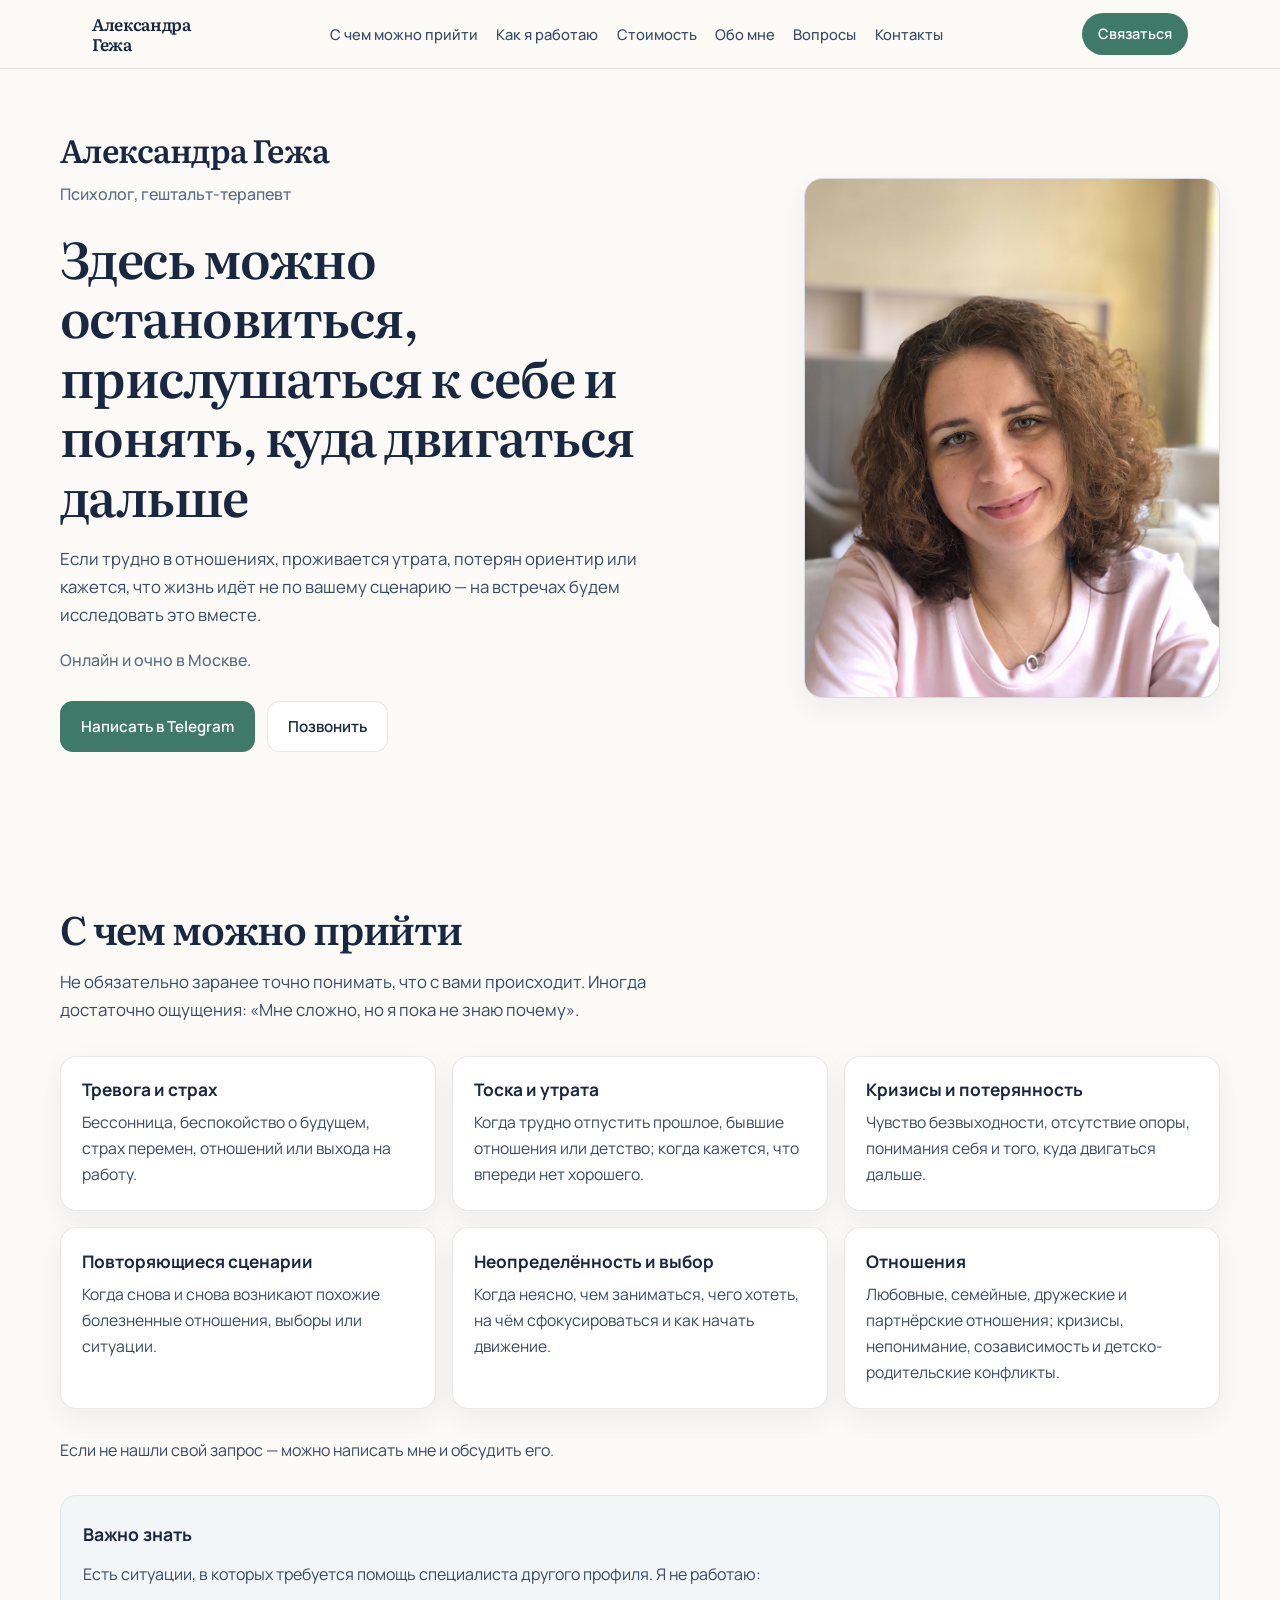
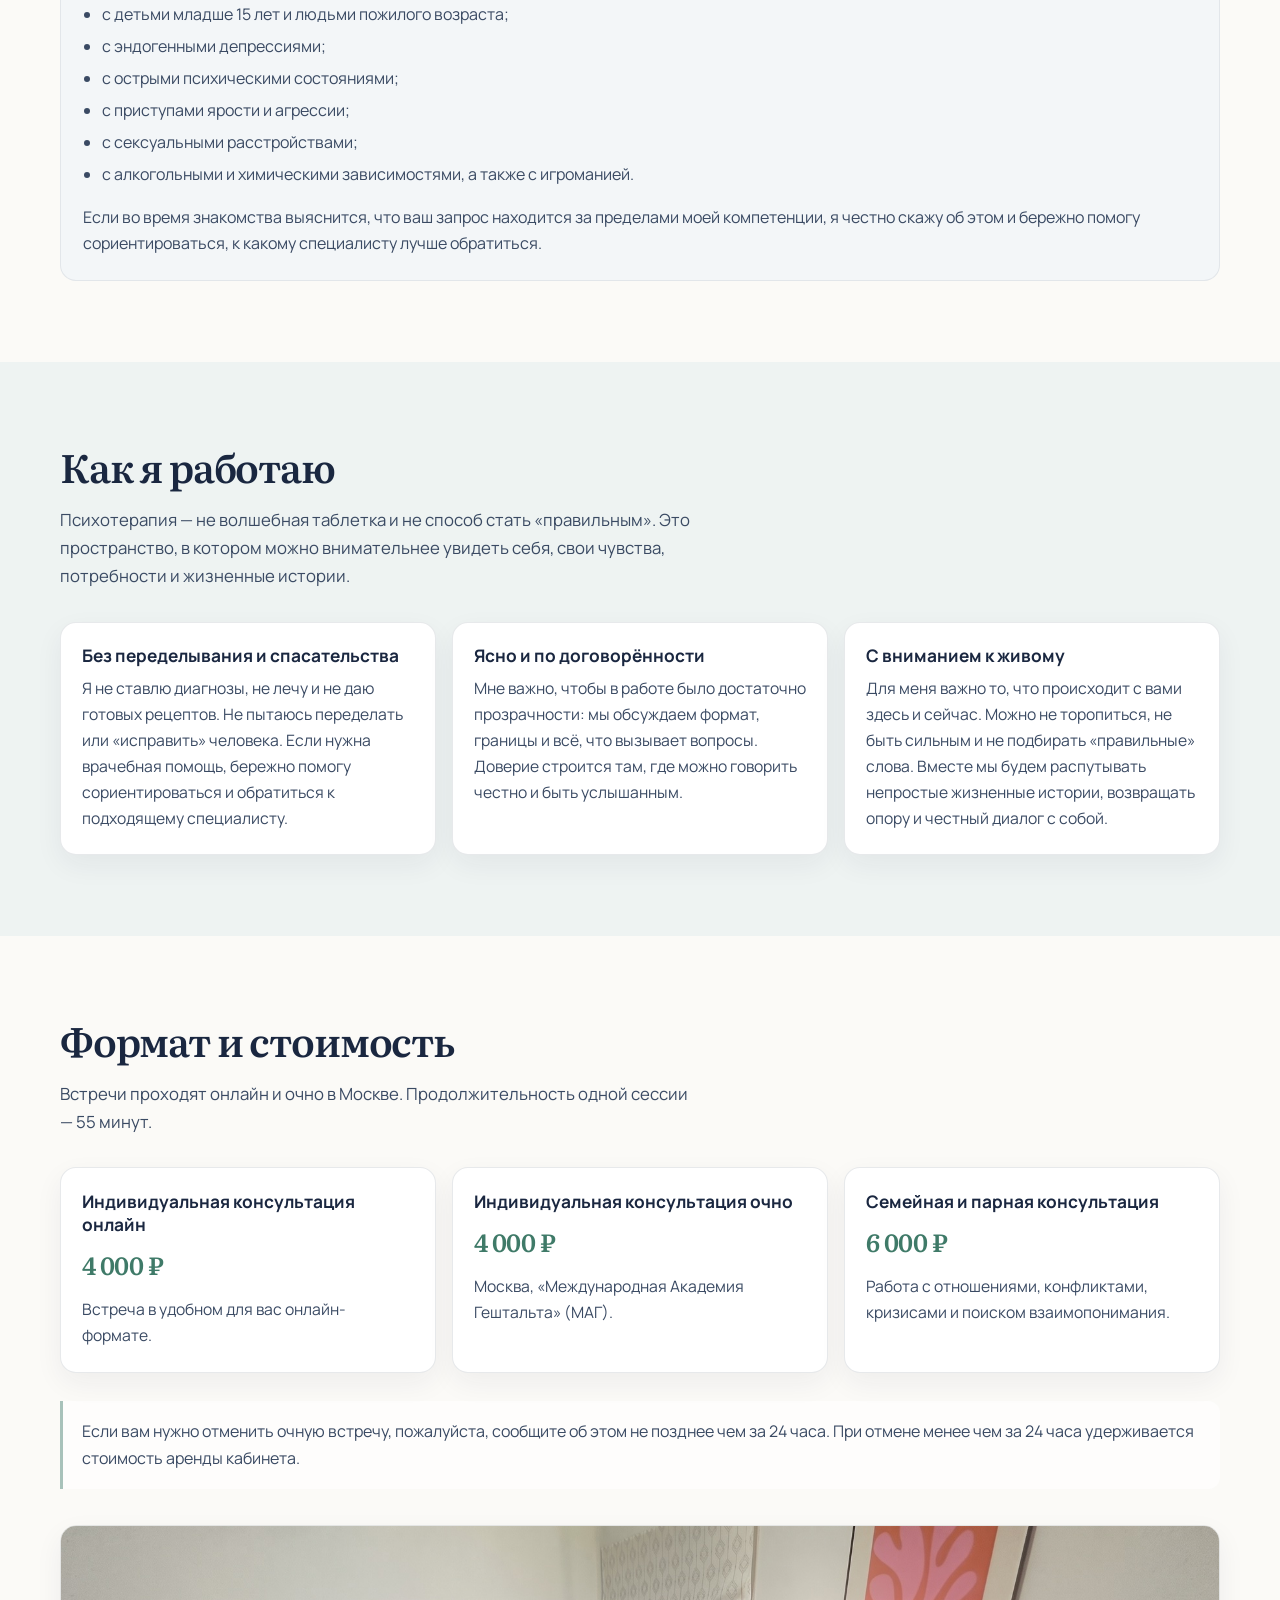
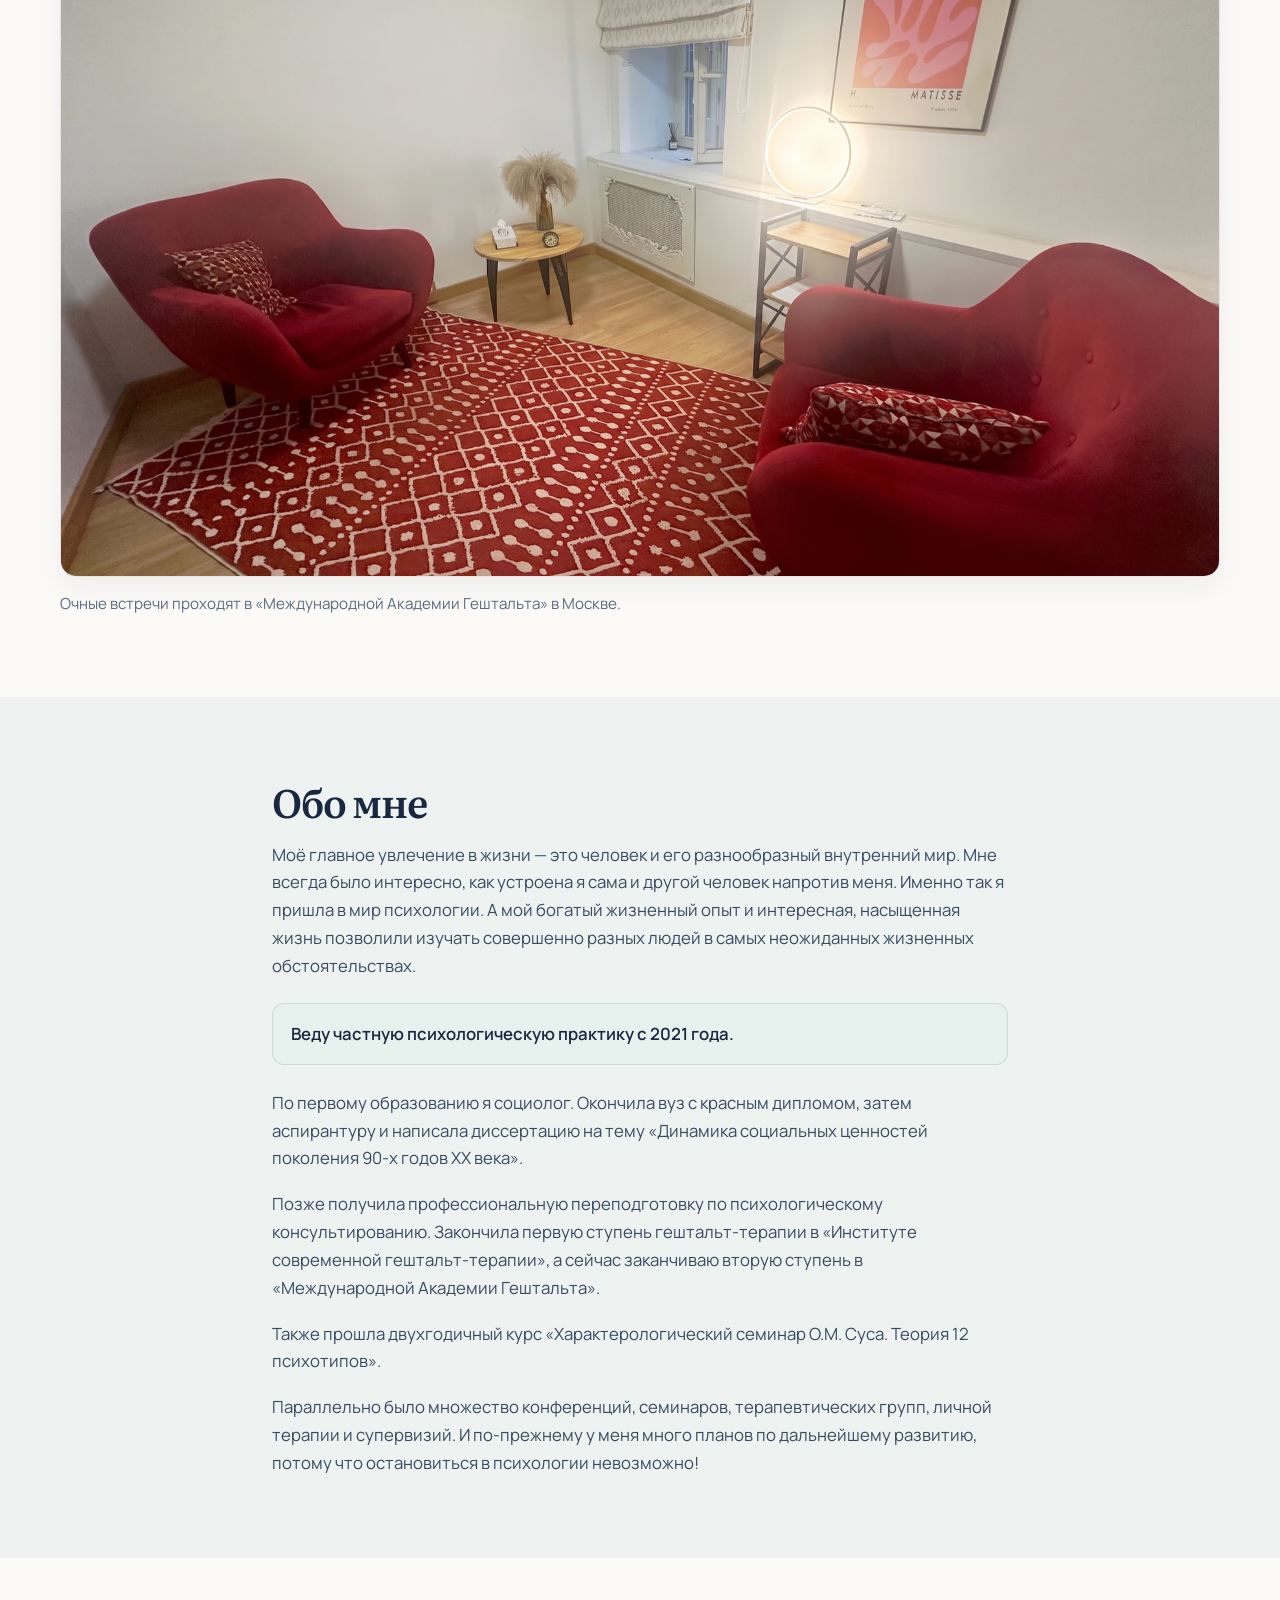
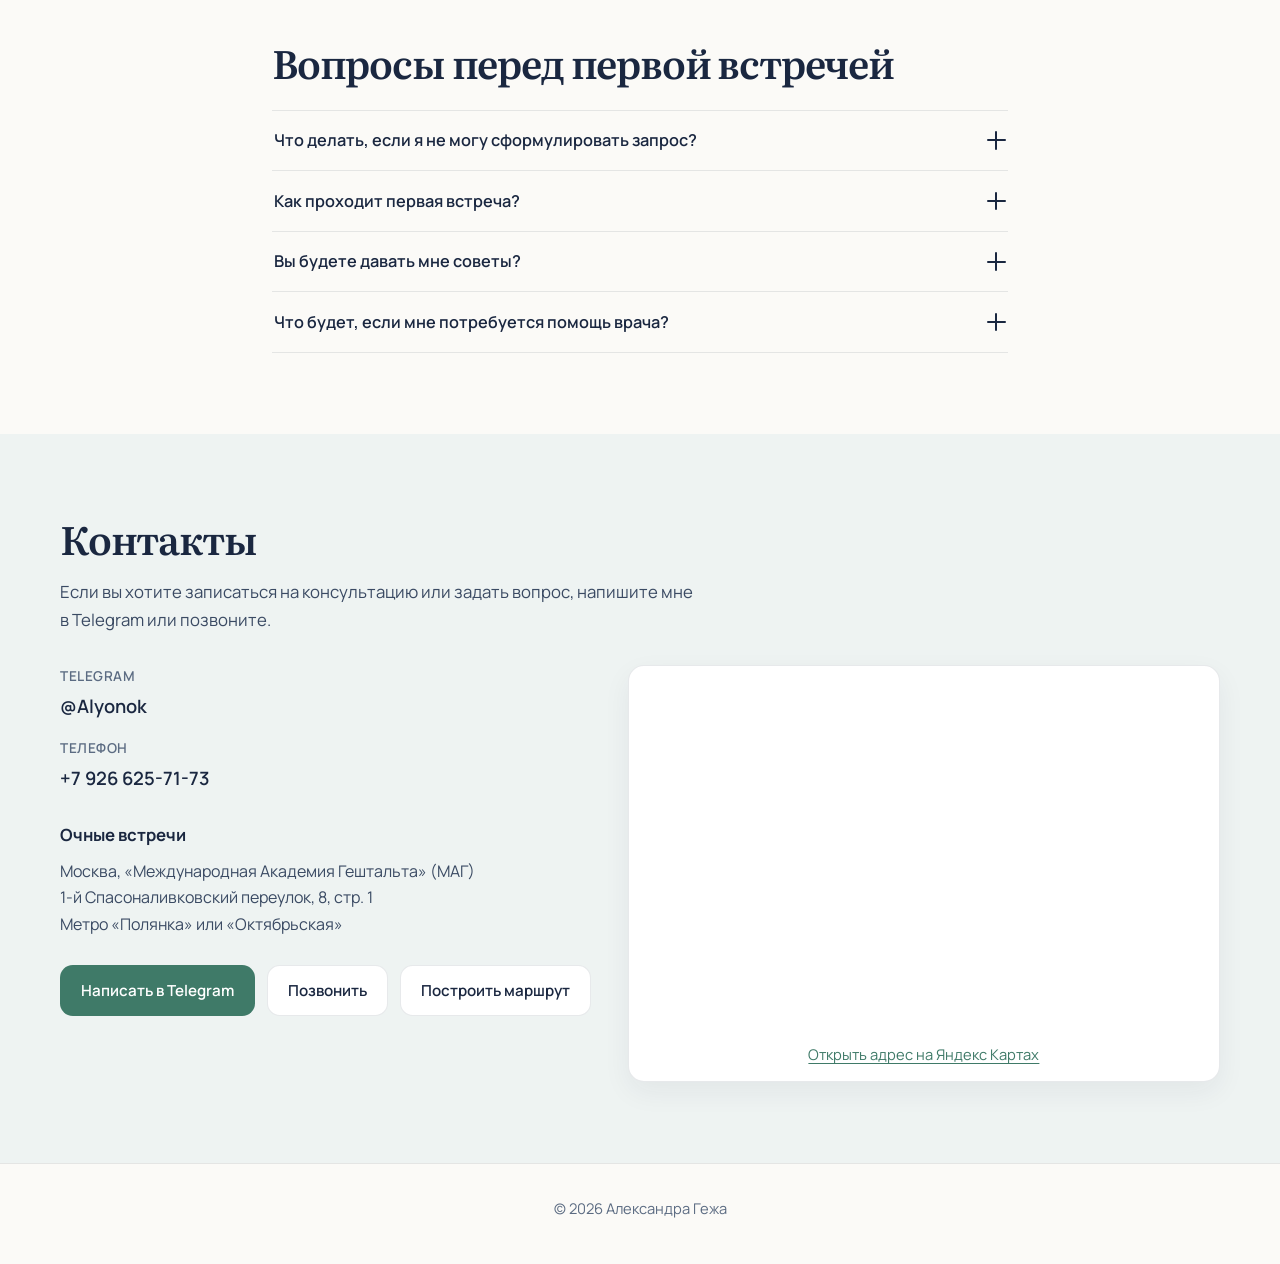
==== index.html @ 297415a4 "Publish Alexandra Gezha website redesign Co-authored-by: Cursor <cursoragent@cursor.com>" ====
<!DOCTYPE html>
<html lang="ru">
  <head>
    <meta charset="UTF-8" />
    <meta name="viewport" content="width=device-width, initial-scale=1" />
    <meta
      name="description"
      content="Психолог и гештальт-терапевт Александра Гежа: индивидуальные, семейные и парные консультации онлайн и очно в Москве."
    />
    <meta name="theme-color" content="#fbfaf7" />
    <title>Александра Гежа — психолог, гештальт-терапевт в Москве и онлайн</title>
    <link rel="canonical" href="https://agezha.ru/" />

    <meta property="og:type" content="website" />
    <meta property="og:locale" content="ru_RU" />
    <meta property="og:url" content="https://agezha.ru/" />
    <meta
      property="og:title"
      content="Александра Гежа — психолог, гештальт-терапевт в Москве и онлайн"
    />
    <meta
      property="og:description"
      content="Психолог и гештальт-терапевт Александра Гежа: индивидуальные, семейные и парные консультации онлайн и очно в Москве."
    />
    <meta property="og:image" content="https://agezha.ru/images/alexandra-hero.jpg" />

    <link rel="preconnect" href="https://fonts.googleapis.com" />
    <link rel="preconnect" href="https://fonts.gstatic.com" crossorigin />
    <link
      href="https://fonts.googleapis.com/css2?family=Literata:opsz,wght@7..72,500;7..72,600&family=Manrope:wght@400;500;600;700&display=swap"
      rel="stylesheet"
    />
    <link rel="stylesheet" href="styles.css" />
  </head>
  <body>
    <a class="skip-link" href="#main">Перейти к содержимому</a>

    <header class="site-header">
      <div class="header-inner">
        <a class="logo" href="#top">
          <span>Александра</span>
          <span>Гежа</span>
        </a>

        <button
          class="menu-toggle"
          type="button"
          aria-expanded="false"
          aria-controls="site-nav"
          id="menu-toggle"
        >
          <span class="menu-toggle-bars" aria-hidden="true"></span>
          <span class="visually-hidden">Открыть меню</span>
        </button>

        <nav class="nav" id="site-nav" aria-label="Основная навигация">
          <a href="#requests">С чем можно прийти</a>
          <a href="#approach">Как я работаю</a>
          <a href="#pricing">Стоимость</a>
          <a href="#about">Обо мне</a>
          <a href="#faq">Вопросы</a>
          <a href="#contact">Контакты</a>
        </nav>

        <a class="header-cta" href="#contact">Связаться</a>
      </div>
    </header>

    <main id="main">
      <section class="hero" id="top" aria-labelledby="hero-title">
        <div class="hero-inner">
          <div class="hero-copy">
            <p class="hero-brand">Александра Гежа</p>
            <p class="hero-role">Психолог, гештальт-терапевт</p>
            <h1 id="hero-title">
              Здесь можно остановиться, прислушаться к себе и понять, куда двигаться дальше
            </h1>
            <p class="hero-lead">
              Если трудно в отношениях, проживается утрата, потерян ориентир или кажется, что жизнь
              идёт не по вашему сценарию — на встречах будем исследовать это вместе.
            </p>
            <p class="hero-meta">Онлайн и очно в Москве.</p>
            <div class="hero-actions">
              <a
                class="btn btn-primary"
                href="https://t.me/Alyonok"
                target="_blank"
                rel="noopener noreferrer"
                >Написать в Telegram</a
              >
              <a class="btn btn-secondary" href="tel:+79266257173">Позвонить</a>
            </div>
          </div>

          <figure class="hero-photo">
            <img
              src="images/alexandra-hero.jpg"
              alt="Психолог Александра Гежа"
              width="1289"
              height="1600"
              decoding="async"
              fetchpriority="high"
            />
          </figure>
        </div>
      </section>

      <section class="section" id="requests" aria-labelledby="requests-title">
        <div class="section-inner">
          <h2 id="requests-title">С чем можно прийти</h2>
          <p class="section-lead">
            Не обязательно заранее точно понимать, что с вами происходит. Иногда достаточно
            ощущения: «Мне сложно, но я пока не знаю почему».
          </p>

          <ul class="card-grid card-grid-3">
            <li class="card">
              <h3>Тревога и страх</h3>
              <p>
                Бессонница, беспокойство о будущем, страх перемен, отношений или выхода на работу.
              </p>
            </li>
            <li class="card">
              <h3>Тоска и утрата</h3>
              <p>
                Когда трудно отпустить прошлое, бывшие отношения или детство; когда кажется, что
                впереди нет хорошего.
              </p>
            </li>
            <li class="card">
              <h3>Кризисы и потерянность</h3>
              <p>
                Чувство безвыходности, отсутствие опоры, понимания себя и того, куда двигаться
                дальше.
              </p>
            </li>
            <li class="card">
              <h3>Повторяющиеся сценарии</h3>
              <p>
                Когда снова и снова возникают похожие болезненные отношения, выборы или ситуации.
              </p>
            </li>
            <li class="card">
              <h3>Неопределённость и выбор</h3>
              <p>
                Когда неясно, чем заниматься, чего хотеть, на чём сфокусироваться и как начать
                движение.
              </p>
            </li>
            <li class="card">
              <h3>Отношения</h3>
              <p>
                Любовные, семейные, дружеские и партнёрские отношения; кризисы, непонимание,
                созависимость и детско-родительские конфликты.
              </p>
            </li>
          </ul>

          <p class="after-cards">Если не нашли свой запрос — можно написать мне и обсудить его.</p>

          <aside class="note-panel" aria-labelledby="limits-title">
            <h3 id="limits-title">Важно знать</h3>
            <p>Есть ситуации, в которых требуется помощь специалиста другого профиля. Я не работаю:</p>
            <ul>
              <li>с детьми младше 15 лет и людьми пожилого возраста;</li>
              <li>с эндогенными депрессиями;</li>
              <li>с острыми психическими состояниями;</li>
              <li>с приступами ярости и агрессии;</li>
              <li>с сексуальными расстройствами;</li>
              <li>
                с алкогольными и химическими зависимостями, а также с игроманией.
              </li>
            </ul>
            <p>
              Если во время знакомства выяснится, что ваш запрос находится за пределами моей
              компетенции, я честно скажу об этом и бережно помогу сориентироваться, к какому
              специалисту лучше обратиться.
            </p>
          </aside>
        </div>
      </section>

      <section class="section section-alt" id="approach" aria-labelledby="approach-title">
        <div class="section-inner">
          <h2 id="approach-title">Как я работаю</h2>
          <p class="section-lead">
            Психотерапия — не волшебная таблетка и не способ стать «правильным». Это пространство, в
            котором можно внимательнее увидеть себя, свои чувства, потребности и жизненные истории.
          </p>

          <ul class="card-grid card-grid-3">
            <li class="card">
              <h3>Без переделывания и спасательства</h3>
              <p>
                Я не ставлю диагнозы, не лечу и не даю готовых рецептов. Не пытаюсь переделать или
                «исправить» человека. Если нужна врачебная помощь, бережно помогу сориентироваться и
                обратиться к подходящему специалисту.
              </p>
            </li>
            <li class="card">
              <h3>Ясно и по договорённости</h3>
              <p>
                Мне важно, чтобы в работе было достаточно прозрачности: мы обсуждаем формат, границы
                и всё, что вызывает вопросы. Доверие строится там, где можно говорить честно и быть
                услышанным.
              </p>
            </li>
            <li class="card">
              <h3>С вниманием к живому</h3>
              <p>
                Для меня важно то, что происходит с вами здесь и сейчас. Можно не торопиться, не
                быть сильным и не подбирать «правильные» слова. Вместе мы будем распутывать
                непростые жизненные истории, возвращать опору и честный диалог с собой.
              </p>
            </li>
          </ul>
        </div>
      </section>

      <section class="section" id="pricing" aria-labelledby="pricing-title">
        <div class="section-inner">
          <h2 id="pricing-title">Формат и стоимость</h2>
          <p class="section-lead">
            Встречи проходят онлайн и очно в Москве. Продолжительность одной сессии — 55 минут.
          </p>

          <ul class="card-grid card-grid-3">
            <li class="card price-card">
              <h3>Индивидуальная консультация онлайн</h3>
              <p class="price">4 000 ₽</p>
              <p>Встреча в удобном для вас онлайн-формате.</p>
            </li>
            <li class="card price-card">
              <h3>Индивидуальная консультация очно</h3>
              <p class="price">4 000 ₽</p>
              <p>Москва, «Международная Академия Гештальта» (МАГ).</p>
            </li>
            <li class="card price-card">
              <h3>Семейная и парная консультация</h3>
              <p class="price">6 000 ₽</p>
              <p>Работа с отношениями, конфликтами, кризисами и поиском взаимопонимания.</p>
            </li>
          </ul>

          <p class="pricing-note">
            Если вам нужно отменить очную встречу, пожалуйста, сообщите об этом не позднее чем за 24
            часа. При отмене менее чем за 24 часа удерживается стоимость аренды кабинета.
          </p>

          <figure class="office-photo">
            <img
              src="images/office.jpg"
              alt="Кабинет для очных консультаций в Международной Академии Гештальта"
              width="1800"
              height="1004"
              loading="lazy"
              decoding="async"
            />
            <figcaption>
              Очные встречи проходят в «Международной Академии Гештальта» в Москве.
            </figcaption>
          </figure>
        </div>
      </section>

      <section class="section section-alt" id="about" aria-labelledby="about-title">
        <div class="section-inner section-inner-narrow">
          <h2 id="about-title">Обо мне</h2>
          <div class="about-text">
            <p>
              Моё главное увлечение в жизни — это человек и его разнообразный внутренний мир. Мне
              всегда было интересно, как устроена я сама и другой человек напротив меня. Именно так
              я пришла в мир психологии. А мой богатый жизненный опыт и интересная, насыщенная жизнь
              позволили изучать совершенно разных людей в самых неожиданных жизненных
              обстоятельствах.
            </p>
            <p class="about-highlight">Веду частную психологическую практику с 2021 года.</p>
            <p>
              По первому образованию я социолог. Окончила вуз с красным дипломом, затем аспирантуру
              и написала диссертацию на тему «Динамика социальных ценностей поколения 90-х годов XX
              века».
            </p>
            <p>
              Позже получила профессиональную переподготовку по психологическому консультированию.
              Закончила первую ступень гештальт-терапии в «Институте современной гештальт-терапии»,
              а сейчас заканчиваю вторую ступень в «Международной Академии Гештальта».
            </p>
            <p>
              Также прошла двухгодичный курс «Характерологический семинар О.М. Суса. Теория 12
              психотипов».
            </p>
            <p>
              Параллельно было множество конференций, семинаров, терапевтических групп, личной
              терапии и супервизий. И по-прежнему у меня много планов по дальнейшему развитию,
              потому что остановиться в психологии невозможно!
            </p>
          </div>
        </div>
      </section>

      <section class="section" id="faq" aria-labelledby="faq-title">
        <div class="section-inner section-inner-narrow">
          <h2 id="faq-title">Вопросы перед первой встречей</h2>

          <div class="faq-list">
            <div class="faq-item">
              <h3>
                <button
                  type="button"
                  class="faq-trigger"
                  id="faq-trigger-1"
                  aria-expanded="false"
                  aria-controls="faq-panel-1"
                >
                  <span>Что делать, если я не могу сформулировать запрос?</span>
                  <span class="faq-icon" aria-hidden="true"></span>
                </button>
              </h3>
              <div
                class="faq-panel"
                id="faq-panel-1"
                role="region"
                aria-labelledby="faq-trigger-1"
                hidden
              >
                <p>
                  Необязательно заранее точно понимать, что с вами происходит, и подбирать
                  правильные слова. Можно начать с того, что беспокоит сейчас, даже если это пока
                  только смутное ощущение.
                </p>
              </div>
            </div>

            <div class="faq-item">
              <h3>
                <button
                  type="button"
                  class="faq-trigger"
                  id="faq-trigger-2"
                  aria-expanded="false"
                  aria-controls="faq-panel-2"
                >
                  <span>Как проходит первая встреча?</span>
                  <span class="faq-icon" aria-hidden="true"></span>
                </button>
              </h3>
              <div
                class="faq-panel"
                id="faq-panel-2"
                role="region"
                aria-labelledby="faq-trigger-2"
                hidden
              >
                <p>
                  Мы знакомимся и говорим о том, что привело вас в терапию. Вы рассказываете столько,
                  сколько готовы рассказать. Вместе обсуждаем ваши ожидания и договариваемся о
                  дальнейшем формате работы.
                </p>
              </div>
            </div>

            <div class="faq-item">
              <h3>
                <button
                  type="button"
                  class="faq-trigger"
                  id="faq-trigger-3"
                  aria-expanded="false"
                  aria-controls="faq-panel-3"
                >
                  <span>Вы будете давать мне советы?</span>
                  <span class="faq-icon" aria-hidden="true"></span>
                </button>
              </h3>
              <div
                class="faq-panel"
                id="faq-panel-3"
                role="region"
                aria-labelledby="faq-trigger-3"
                hidden
              >
                <p>
                  Я не выдаю готовых решений и не решаю за человека, как ему жить. Мы вместе
                  исследуем происходящее, чтобы вы могли лучше понимать себя, свои чувства и
                  принимать собственные решения.
                </p>
              </div>
            </div>

            <div class="faq-item">
              <h3>
                <button
                  type="button"
                  class="faq-trigger"
                  id="faq-trigger-4"
                  aria-expanded="false"
                  aria-controls="faq-panel-4"
                >
                  <span>Что будет, если мне потребуется помощь врача?</span>
                  <span class="faq-icon" aria-hidden="true"></span>
                </button>
              </h3>
              <div
                class="faq-panel"
                id="faq-panel-4"
                role="region"
                aria-labelledby="faq-trigger-4"
                hidden
              >
                <p>
                  Я не ставлю диагнозы и не назначаю лечение. Если увижу, что для вашего состояния
                  нужна врачебная помощь или специалист другого профиля, честно и бережно скажу об
                  этом и помогу сориентироваться.
                </p>
              </div>
            </div>
          </div>
        </div>
      </section>

      <section class="section section-alt" id="contact" aria-labelledby="contact-title">
        <div class="section-inner">
          <h2 id="contact-title">Контакты</h2>
          <p class="section-lead">
            Если вы хотите записаться на консультацию или задать вопрос, напишите мне в Telegram или
            позвоните.
          </p>

          <div class="contact-layout">
            <div class="contact-info">
              <ul class="contact-list">
                <li>
                  <span class="contact-label">Telegram</span>
                  <a
                    href="https://t.me/Alyonok"
                    target="_blank"
                    rel="noopener noreferrer"
                    >@Alyonok</a
                  >
                </li>
                <li>
                  <span class="contact-label">Телефон</span>
                  <a href="tel:+79266257173">+7 926 625-71-73</a>
                </li>
              </ul>

              <div class="contact-address">
                <h3>Очные встречи</h3>
                <p>
                  Москва, «Международная Академия Гештальта» (МАГ)<br />
                  1-й Спасоналивковский переулок, 8, стр. 1<br />
                  Метро «Полянка» или «Октябрьская»
                </p>
              </div>

              <div class="contact-actions">
                <a
                  class="btn btn-primary"
                  href="https://t.me/Alyonok"
                  target="_blank"
                  rel="noopener noreferrer"
                  >Написать в Telegram</a
                >
                <a class="btn btn-secondary" href="tel:+79266257173">Позвонить</a>
                <a
                  class="btn btn-secondary"
                  href="https://yandex.ru/maps/-/CTSLvL56"
                  target="_blank"
                  rel="noopener noreferrer"
                  >Построить маршрут</a
                >
              </div>
            </div>

            <div class="contact-map">
              <iframe
                class="map-frame"
                src="https://yandex.ru/map-widget/v1/?ll=37.617179%2C55.733111&mode=whatshere&utm_source=share&whatshere%5Bpoint%5D=37.616929%2C55.733274&whatshere%5Bzoom%5D=16&z=18"
                title="Международная Академия Гештальта на карте Москвы"
                loading="lazy"
                referrerpolicy="no-referrer-when-downgrade"
                allowfullscreen
              ></iframe>
              <p class="map-fallback">
                <a
                  href="https://yandex.ru/maps/-/CTSLvL56"
                  target="_blank"
                  rel="noopener noreferrer"
                  >Открыть адрес на Яндекс Картах</a
                >
              </p>
            </div>
          </div>
        </div>
      </section>
    </main>

    <footer class="site-footer">
      <div class="footer-inner">
        <p>© <span id="year">2026</span> Александра Гежа</p>
      </div>
    </footer>

    <script>
      (function () {
        var yearEl = document.getElementById("year");
        if (yearEl) {
          yearEl.textContent = String(new Date().getFullYear());
        }

        var header = document.querySelector(".site-header");
        var toggle = document.getElementById("menu-toggle");
        var nav = document.getElementById("site-nav");
        var navLinks = nav ? nav.querySelectorAll("a") : [];

        function setMenuOpen(isOpen) {
          if (!toggle || !nav || !header) return;
          header.classList.toggle("is-menu-open", isOpen);
          toggle.setAttribute("aria-expanded", isOpen ? "true" : "false");
          toggle.querySelector(".visually-hidden").textContent = isOpen
            ? "Закрыть меню"
            : "Открыть меню";
        }

        function closeMenu() {
          setMenuOpen(false);
        }

        if (toggle && nav) {
          toggle.addEventListener("click", function () {
            var open = toggle.getAttribute("aria-expanded") === "true";
            setMenuOpen(!open);
          });

          navLinks.forEach(function (link) {
            link.addEventListener("click", closeMenu);
          });

          document.addEventListener("keydown", function (event) {
            if (event.key === "Escape") {
              closeMenu();
            }
          });
        }

        var faqTriggers = document.querySelectorAll(".faq-trigger");

        faqTriggers.forEach(function (trigger) {
          trigger.addEventListener("click", function () {
            var expanded = trigger.getAttribute("aria-expanded") === "true";
            var panelId = trigger.getAttribute("aria-controls");
            var panel = panelId ? document.getElementById(panelId) : null;

            faqTriggers.forEach(function (other) {
              var otherPanelId = other.getAttribute("aria-controls");
              var otherPanel = otherPanelId ? document.getElementById(otherPanelId) : null;
              other.setAttribute("aria-expanded", "false");
              if (otherPanel) {
                otherPanel.hidden = true;
              }
            });

            if (!expanded && panel) {
              trigger.setAttribute("aria-expanded", "true");
              panel.hidden = false;
            }
          });
        });
      })();
    </script>
  </body>
</html>
---- styles.css ----
:root {
  --bg: #fbfaf7;
  --bg-alt: #eef3f2;
  --surface: #ffffff;
  --ink: #1a2740;
  --ink-soft: #3a4a63;
  --muted: #5b6b82;
  --accent: #3f7a68;
  --accent-hover: #336456;
  --accent-soft: #e7f1ed;
  --line: rgba(26, 39, 64, 0.1);
  --shadow: 0 10px 28px rgba(26, 39, 64, 0.06);
  --radius: 1rem;
  --radius-sm: 0.75rem;
  --font-body: "Manrope", system-ui, sans-serif;
  --font-display: "Literata", Georgia, serif;
  --space: clamp(1.25rem, 4vw, 2rem);
  --max: 72.5rem;
  --header-h: 4.25rem;
  --focus: 0 0 0 3px rgba(63, 122, 104, 0.35);
  --motion: 0.22s ease;
}

*,
*::before,
*::after {
  box-sizing: border-box;
}

html {
  scroll-behavior: smooth;
}

body {
  margin: 0;
  font-family: var(--font-body);
  color: var(--ink);
  background: var(--bg);
  line-height: 1.65;
  text-rendering: optimizeLegibility;
  -webkit-font-smoothing: antialiased;
}

img {
  max-width: 100%;
  height: auto;
  display: block;
}

a {
  color: var(--accent);
  text-decoration-thickness: 1px;
  text-underline-offset: 0.18em;
}

a:hover {
  color: var(--accent-hover);
}

:focus-visible {
  outline: none;
  box-shadow: var(--focus);
}

.visually-hidden {
  position: absolute;
  width: 1px;
  height: 1px;
  padding: 0;
  margin: -1px;
  overflow: hidden;
  clip: rect(0, 0, 0, 0);
  white-space: nowrap;
  border: 0;
}

.skip-link {
  position: absolute;
  left: var(--space);
  top: -3rem;
  z-index: 100;
  padding: 0.65rem 1rem;
  border-radius: var(--radius-sm);
  background: var(--ink);
  color: #fff;
  text-decoration: none;
  font-weight: 600;
}

.skip-link:focus {
  top: 0.75rem;
}

.site-header {
  position: sticky;
  top: 0;
  z-index: 40;
  background: rgba(251, 250, 247, 0.92);
  backdrop-filter: blur(12px);
  border-bottom: 1px solid var(--line);
}

.header-inner {
  max-width: var(--max);
  margin: 0 auto;
  min-height: var(--header-h);
  padding: 0.7rem var(--space);
  display: grid;
  grid-template-columns: auto 1fr auto;
  align-items: center;
  gap: 1rem;
}

.logo {
  display: flex;
  flex-direction: column;
  gap: 0.05rem;
  line-height: 1.15;
  color: var(--ink);
  text-decoration: none;
  font-family: var(--font-display);
  font-weight: 600;
  font-size: 1.05rem;
  letter-spacing: -0.02em;
}

.logo:hover {
  color: var(--ink);
}

.nav {
  display: none;
  align-items: center;
  justify-content: center;
  flex-wrap: wrap;
  gap: 0.35rem 1.15rem;
}

.nav a {
  color: var(--ink-soft);
  text-decoration: none;
  font-size: 0.92rem;
  font-weight: 500;
}

.nav a:hover {
  color: var(--accent);
}

.header-cta {
  display: none;
  justify-self: end;
  padding: 0.55rem 1rem;
  border-radius: 999px;
  background: var(--accent);
  color: #fff;
  text-decoration: none;
  font-size: 0.9rem;
  font-weight: 600;
}

.header-cta:hover {
  background: var(--accent-hover);
  color: #fff;
}

.menu-toggle {
  justify-self: end;
  width: 2.75rem;
  height: 2.75rem;
  border: 1px solid var(--line);
  border-radius: 0.7rem;
  background: var(--surface);
  color: var(--ink);
  cursor: pointer;
  display: inline-flex;
  align-items: center;
  justify-content: center;
}

.menu-toggle-bars,
.menu-toggle-bars::before,
.menu-toggle-bars::after {
  display: block;
  width: 1.15rem;
  height: 2px;
  background: currentColor;
  border-radius: 999px;
  transition: transform var(--motion), opacity var(--motion);
}

.menu-toggle-bars {
  position: relative;
}

.menu-toggle-bars::before,
.menu-toggle-bars::after {
  content: "";
  position: absolute;
  left: 0;
}

.menu-toggle-bars::before {
  top: -6px;
}

.menu-toggle-bars::after {
  top: 6px;
}

.site-header.is-menu-open .menu-toggle-bars {
  background: transparent;
}

.site-header.is-menu-open .menu-toggle-bars::before {
  top: 0;
  transform: rotate(45deg);
}

.site-header.is-menu-open .menu-toggle-bars::after {
  top: 0;
  transform: rotate(-45deg);
}

.hero {
  padding: clamp(2rem, 6vh, 3.5rem) var(--space) clamp(3rem, 8vh, 5rem);
}

.hero-inner {
  max-width: var(--max);
  margin: 0 auto;
  display: grid;
  gap: clamp(2rem, 5vw, 3.5rem);
  align-items: center;
}

.hero-brand {
  margin: 0 0 0.35rem;
  font-family: var(--font-display);
  font-size: clamp(1.55rem, 3vw, 2rem);
  font-weight: 600;
  letter-spacing: -0.03em;
  color: var(--ink);
}

.hero-role {
  margin: 0 0 1.25rem;
  color: var(--muted);
  font-size: 1rem;
  font-weight: 500;
}

.hero h1 {
  margin: 0 0 1.25rem;
  font-family: var(--font-display);
  font-size: clamp(1.85rem, 4.4vw, 3.15rem);
  line-height: 1.18;
  letter-spacing: -0.03em;
  font-weight: 600;
}

.hero-lead,
.section-lead {
  margin: 0;
  color: var(--ink-soft);
  font-size: 1.05rem;
  max-width: 40rem;
}

.hero-meta {
  margin: 1.15rem 0 0;
  color: var(--muted);
  font-weight: 500;
}

.hero-actions,
.contact-actions {
  display: flex;
  flex-wrap: wrap;
  gap: 0.75rem;
  margin-top: 1.75rem;
}

.hero-photo {
  margin: 0;
  width: min(100%, 26rem);
  justify-self: center;
  aspect-ratio: 4 / 5;
  border-radius: calc(var(--radius) + 0.15rem);
  overflow: hidden;
  background: var(--bg-alt);
  border: 1px solid var(--line);
  box-shadow: var(--shadow);
}

.hero-photo img {
  width: 100%;
  height: 100%;
  object-fit: cover;
  object-position: center 18%;
}

.btn {
  display: inline-flex;
  align-items: center;
  justify-content: center;
  min-height: 2.9rem;
  padding: 0.75rem 1.25rem;
  border-radius: 0.8rem;
  border: 1px solid transparent;
  font-weight: 600;
  font-size: 0.95rem;
  text-decoration: none;
  transition: background var(--motion), color var(--motion), border-color var(--motion),
    transform var(--motion);
}

.btn:hover {
  transform: translateY(-1px);
}

.btn-primary {
  background: var(--accent);
  color: #fff;
}

.btn-primary:hover {
  background: var(--accent-hover);
  color: #fff;
}

.btn-secondary {
  background: var(--surface);
  color: var(--ink);
  border-color: var(--line);
}

.btn-secondary:hover {
  border-color: rgba(63, 122, 104, 0.4);
  color: var(--accent-hover);
}

.section {
  padding: clamp(3.5rem, 9vh, 6rem) var(--space);
}

.section-alt {
  background: var(--bg-alt);
}

.section-inner {
  max-width: var(--max);
  margin: 0 auto;
}

.section-inner-narrow {
  max-width: 46rem;
}

.section h2 {
  margin: 0 0 1rem;
  font-family: var(--font-display);
  font-size: clamp(1.7rem, 3.5vw, 2.45rem);
  line-height: 1.2;
  letter-spacing: -0.03em;
  font-weight: 600;
}

.section-lead {
  margin-bottom: 2rem;
}

.card-grid {
  list-style: none;
  margin: 0;
  padding: 0;
  display: grid;
  gap: 1rem;
}

.card {
  background: var(--surface);
  border: 1px solid var(--line);
  border-radius: var(--radius);
  box-shadow: var(--shadow);
  padding: 1.35rem 1.3rem 1.4rem;
}

.card h3 {
  margin: 0 0 0.55rem;
  font-size: 1.08rem;
  line-height: 1.35;
  font-weight: 700;
}

.card p {
  margin: 0;
  color: var(--ink-soft);
  font-size: 0.98rem;
}

.price-card .price {
  margin: 0 0 0.7rem;
  color: var(--accent);
  font-family: var(--font-display);
  font-size: 1.55rem;
  font-weight: 600;
  letter-spacing: -0.02em;
}

.after-cards {
  margin: 1.75rem 0 0;
  color: var(--ink-soft);
}

.note-panel {
  margin-top: 2rem;
  padding: 1.5rem 1.4rem;
  border-radius: var(--radius);
  background: #f3f6f8;
  border: 1px solid rgba(26, 39, 64, 0.08);
}

.note-panel h3 {
  margin: 0 0 0.75rem;
  font-size: 1.1rem;
}

.note-panel p {
  margin: 0 0 0.85rem;
  color: var(--ink-soft);
}

.note-panel p:last-child {
  margin-bottom: 0;
}

.note-panel ul {
  margin: 0 0 1rem;
  padding-left: 1.15rem;
  color: var(--ink-soft);
}

.note-panel li + li {
  margin-top: 0.35rem;
}

.pricing-note {
  margin: 1.75rem 0 0;
  padding: 1.1rem 1.2rem;
  border-left: 3px solid rgba(63, 122, 104, 0.45);
  color: var(--ink-soft);
  background: rgba(255, 255, 255, 0.65);
  border-radius: 0 0.75rem 0.75rem 0;
}

.office-photo {
  margin: 2.25rem 0 0;
}

.office-photo img {
  width: 100%;
  border-radius: var(--radius);
  border: 1px solid var(--line);
  box-shadow: var(--shadow);
  aspect-ratio: 16 / 9;
  object-fit: cover;
  object-position: center;
}

.office-photo figcaption {
  margin-top: 0.85rem;
  color: var(--muted);
  font-size: 0.95rem;
}

.about-text p {
  margin: 0 0 1.15rem;
  color: var(--ink-soft);
  font-size: 1.05rem;
}

.about-text p:last-child {
  margin-bottom: 0;
}

.about-highlight {
  margin: 1.5rem 0 !important;
  padding: 1rem 1.15rem;
  border-radius: var(--radius-sm);
  background: var(--accent-soft);
  color: var(--ink) !important;
  font-weight: 600;
  border: 1px solid rgba(63, 122, 104, 0.18);
}

.faq-list {
  margin-top: 1.5rem;
  border-top: 1px solid var(--line);
}

.faq-item {
  border-bottom: 1px solid var(--line);
}

.faq-item h3 {
  margin: 0;
  font-size: inherit;
  font-weight: inherit;
}

.faq-trigger {
  width: 100%;
  display: flex;
  align-items: center;
  justify-content: space-between;
  gap: 1rem;
  padding: 1.15rem 0.15rem;
  border: 0;
  background: transparent;
  color: var(--ink);
  text-align: left;
  cursor: pointer;
  font: inherit;
  font-weight: 600;
  font-size: 1.02rem;
  line-height: 1.4;
}

.faq-trigger:hover {
  color: var(--accent);
}

.faq-icon {
  position: relative;
  flex: 0 0 auto;
  width: 1.15rem;
  height: 1.15rem;
}

.faq-icon::before,
.faq-icon::after {
  content: "";
  position: absolute;
  background: currentColor;
  border-radius: 999px;
  transition: transform var(--motion), opacity var(--motion);
}

.faq-icon::before {
  inset: 50% 0 auto;
  height: 2px;
  transform: translateY(-50%);
}

.faq-icon::after {
  inset: 0 auto 0 50%;
  width: 2px;
  transform: translateX(-50%);
}

.faq-trigger[aria-expanded="true"] .faq-icon::after {
  transform: translateX(-50%) rotate(90deg);
  opacity: 0;
}

.faq-panel {
  padding: 0 0 1.2rem;
}

.faq-panel[hidden] {
  display: none;
}

.faq-panel p {
  margin: 0;
  color: var(--ink-soft);
  max-width: 40rem;
}

.contact-layout {
  display: grid;
  gap: 1.75rem;
  align-items: start;
}

.contact-list {
  list-style: none;
  margin: 0;
  padding: 0;
  display: grid;
  gap: 1rem;
}

.contact-label {
  display: block;
  margin-bottom: 0.2rem;
  color: var(--muted);
  font-size: 0.85rem;
  font-weight: 600;
  letter-spacing: 0.04em;
  text-transform: uppercase;
}

.contact-list a {
  color: var(--ink);
  font-size: 1.15rem;
  font-weight: 600;
  text-decoration: none;
}

.contact-list a:hover {
  color: var(--accent);
}

.contact-address {
  margin-top: 1.75rem;
}

.contact-address h3 {
  margin: 0 0 0.55rem;
  font-size: 1.05rem;
}

.contact-address p {
  margin: 0;
  color: var(--ink-soft);
}

.contact-map {
  background: var(--surface);
  border: 1px solid var(--line);
  border-radius: var(--radius);
  box-shadow: var(--shadow);
  overflow: hidden;
  padding: 0.75rem;
}

.map-frame {
  display: block;
  width: 100%;
  height: clamp(16rem, 42vw, 22rem);
  border: 0;
  border-radius: calc(var(--radius) - 0.25rem);
  touch-action: manipulation;
}

.map-fallback {
  margin: 0.75rem 0 0.15rem;
  text-align: center;
  font-size: 0.92rem;
}

.site-footer {
  padding: 2rem var(--space) 2.75rem;
  border-top: 1px solid var(--line);
  background: var(--bg);
}

.footer-inner {
  max-width: var(--max);
  margin: 0 auto;
  text-align: center;
  color: var(--muted);
  font-size: 0.92rem;
}

.footer-inner p {
  margin: 0;
}

@media (min-width: 768px) {
  .header-inner {
    grid-template-columns: auto 1fr auto;
  }

  .menu-toggle {
    display: none;
  }

  .nav {
    display: flex;
  }

  .header-cta {
    display: inline-flex;
  }

  .card-grid-3 {
    grid-template-columns: repeat(2, minmax(0, 1fr));
  }

  .hero-inner {
    grid-template-columns: minmax(0, 1.15fr) minmax(15rem, 0.85fr);
  }

  .hero-photo {
    justify-self: end;
    width: 100%;
    max-width: 24rem;
  }

  .contact-layout {
    grid-template-columns: minmax(0, 0.95fr) minmax(0, 1.05fr);
    gap: 2rem;
  }
}

@media (min-width: 1024px) {
  .card-grid-3 {
    grid-template-columns: repeat(3, minmax(0, 1fr));
  }

  .hero-photo {
    max-width: 26rem;
  }
}

@media (max-width: 767px) {
  .header-inner {
    grid-template-columns: 1fr auto;
  }

  .nav {
    position: absolute;
    left: 0;
    right: 0;
    top: 100%;
    display: none;
    flex-direction: column;
    align-items: stretch;
    gap: 0;
    padding: 0.5rem var(--space) 1rem;
    background: rgba(251, 250, 247, 0.98);
    border-bottom: 1px solid var(--line);
    box-shadow: var(--shadow);
  }

  .site-header.is-menu-open .nav {
    display: flex;
  }

  .nav a {
    padding: 0.85rem 0.2rem;
    border-bottom: 1px solid var(--line);
  }

  .nav a:last-child {
    border-bottom: 0;
  }

  .header-cta {
    display: none;
  }

  body:has(.site-header.is-menu-open) {
    overflow: hidden;
  }
}

@media (prefers-reduced-motion: reduce) {
  html {
    scroll-behavior: auto;
  }

  *,
  *::before,
  *::after {
    animation: none !important;
    transition: none !important;
    scroll-behavior: auto !important;
  }

  .btn:hover {
    transform: none;
  }
}
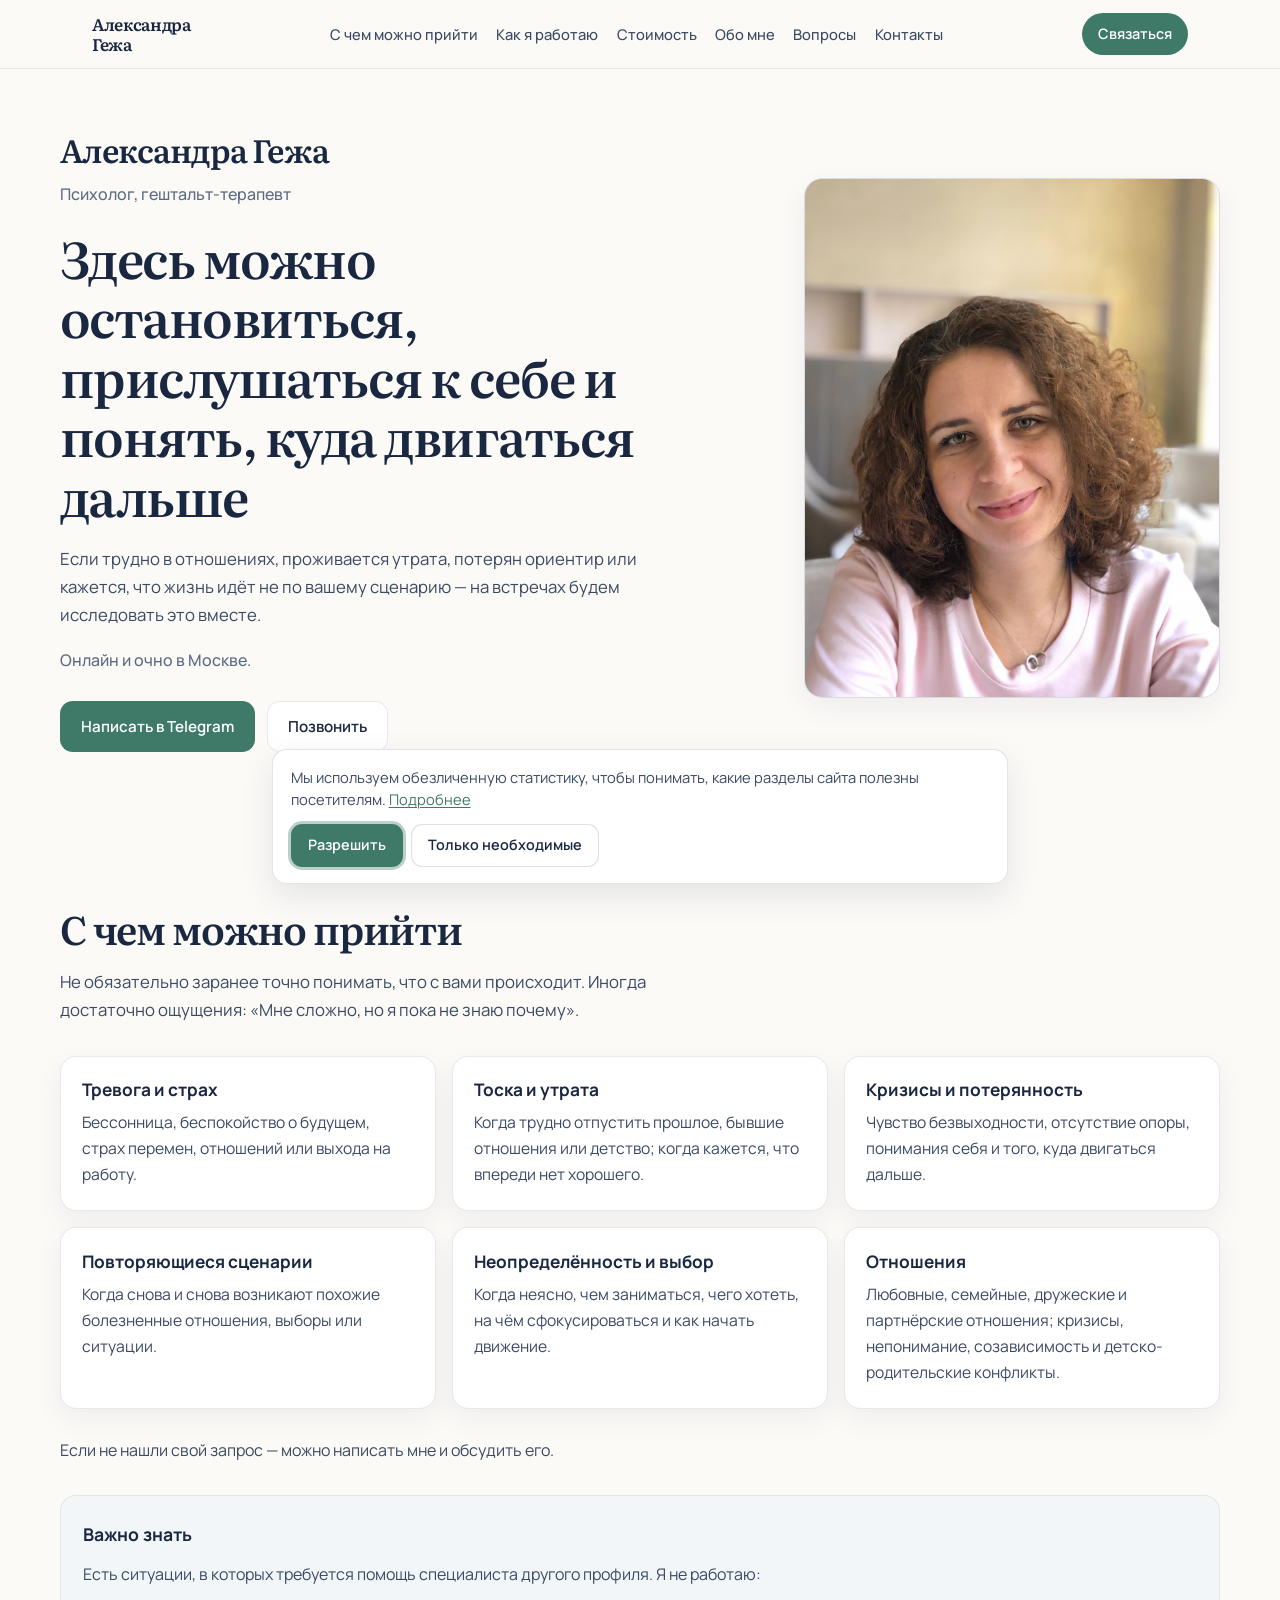
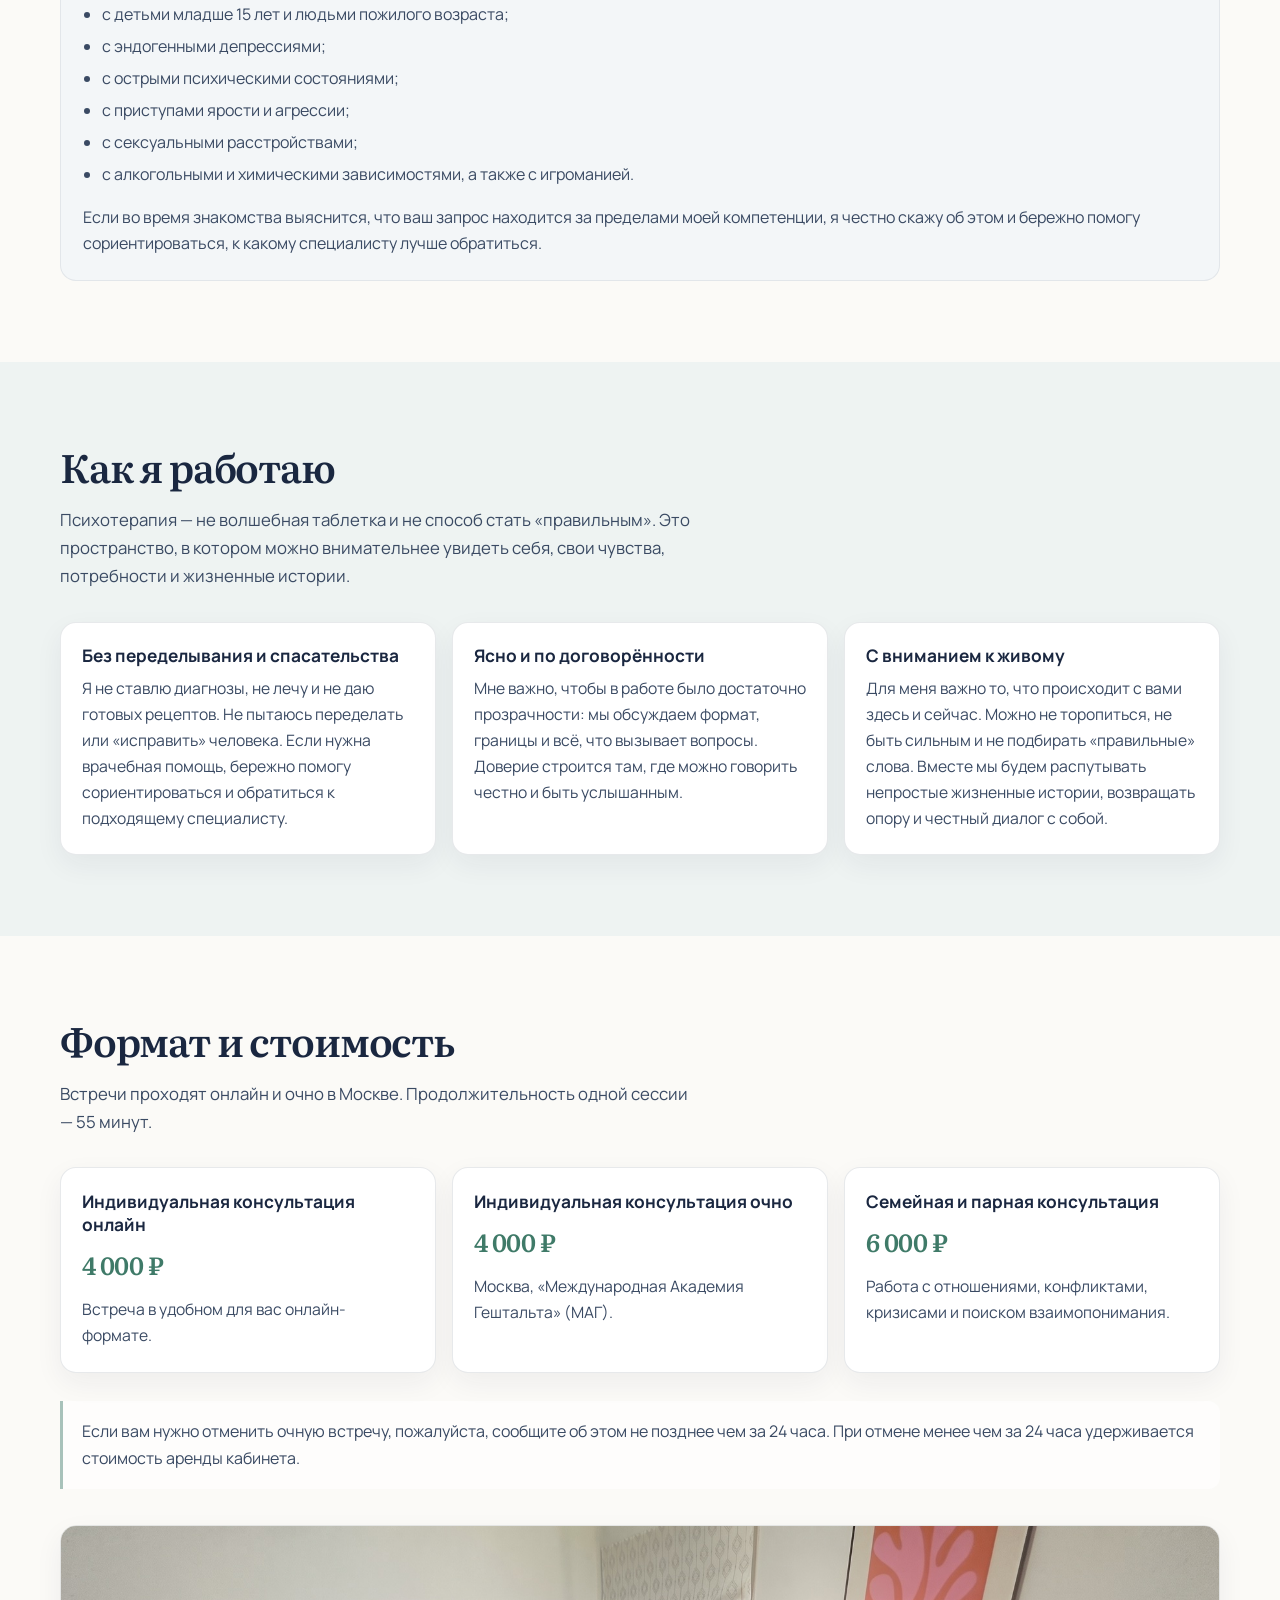
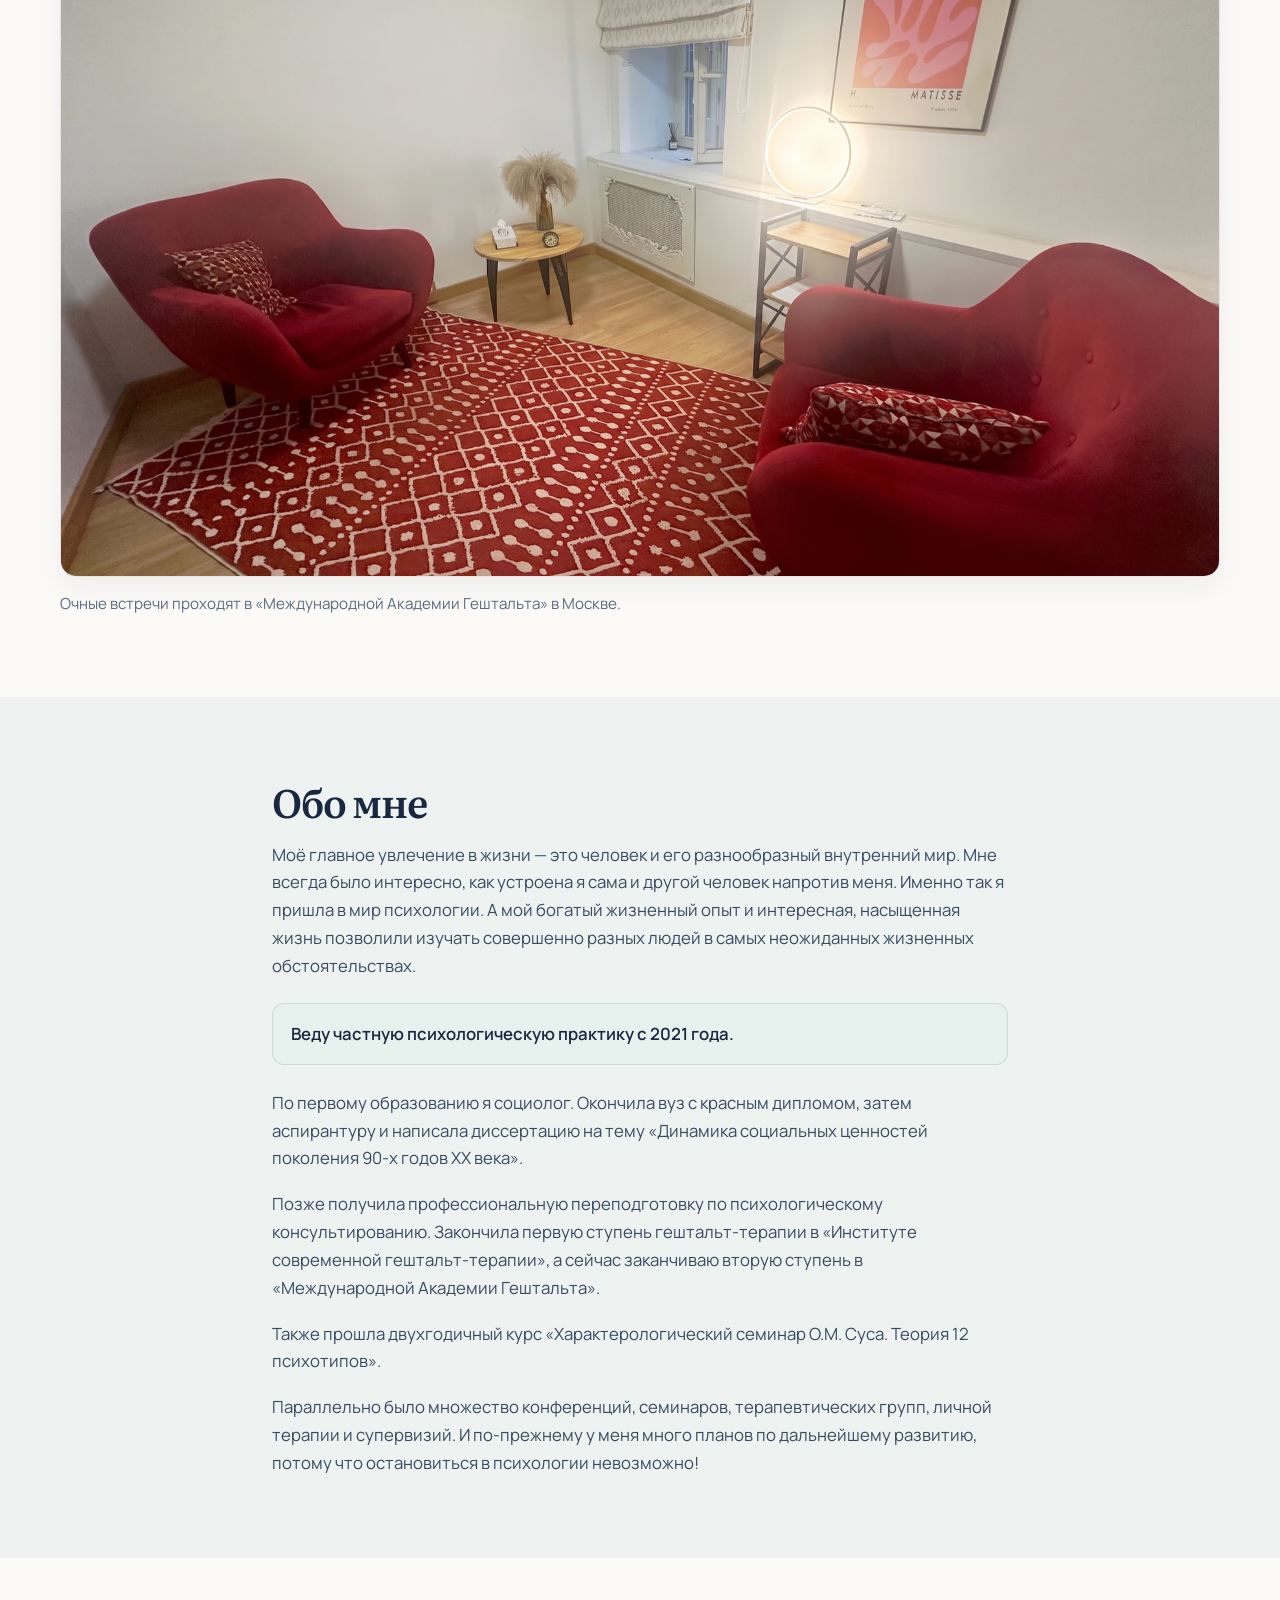
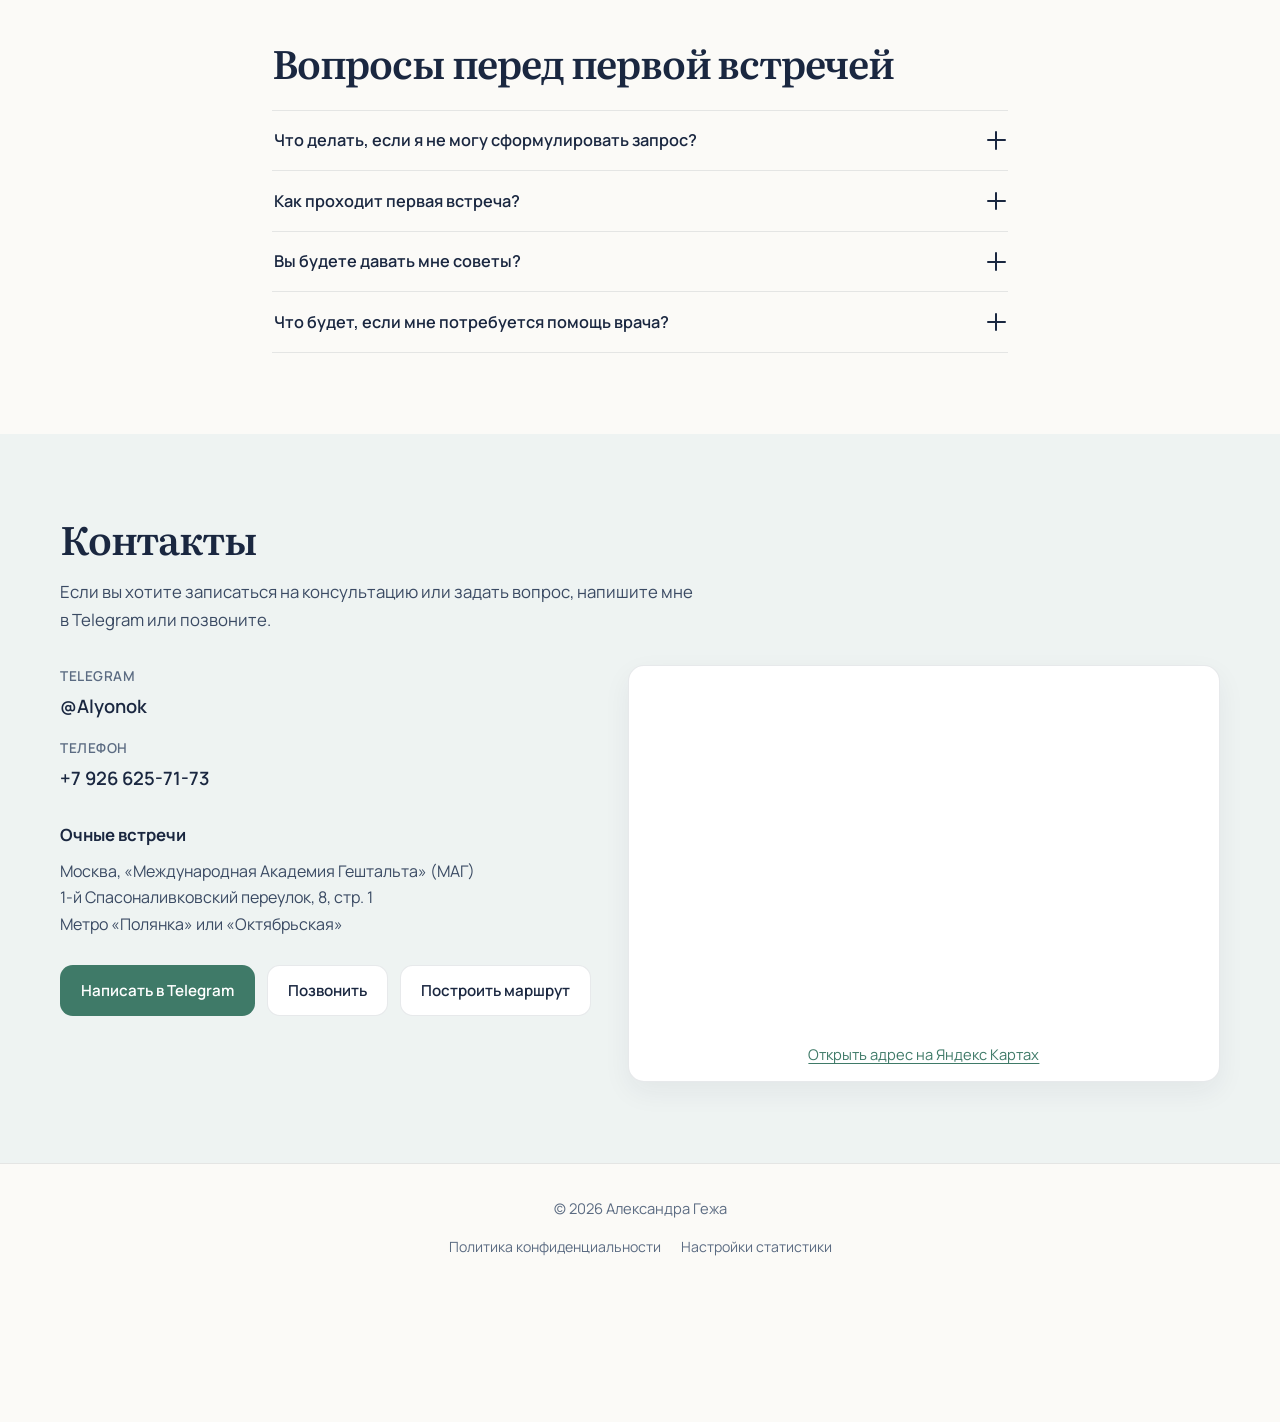
==== commit 0c6d70a5: "Add privacy-friendly Yandex Metrica Co-authored-by: Cursor <cursoragent@cursor.com>" ====
--- a/index.html
+++ b/index.html
@@ -31,6 +31,7 @@
       rel="stylesheet"
     />
     <link rel="stylesheet" href="styles.css" />
+    <link rel="stylesheet" href="analytics.css" />
   </head>
   <body>
     <a class="skip-link" href="#main">Перейти к содержимому</a>
@@ -498,8 +499,41 @@
     <footer class="site-footer">
       <div class="footer-inner">
         <p>© <span id="year">2026</span> Александра Гежа</p>
+        <ul class="footer-links">
+          <li><a href="privacy.html">Политика конфиденциальности</a></li>
+          <li>
+            <a href="#analytics-consent" data-analytics-settings>Настройки статистики</a>
+          </li>
+        </ul>
       </div>
     </footer>
+
+    <div
+      class="analytics-consent"
+      id="analytics-consent"
+      role="dialog"
+      aria-modal="false"
+      aria-labelledby="analytics-consent-title"
+      aria-describedby="analytics-consent-text"
+      hidden
+    >
+      <div class="analytics-consent-inner">
+        <p class="visually-hidden" id="analytics-consent-title">Настройки статистики</p>
+        <p class="analytics-consent-text" id="analytics-consent-text">
+          Мы используем обезличенную статистику, чтобы понимать, какие разделы сайта полезны
+          посетителям.
+          <a href="privacy.html">Подробнее</a>
+        </p>
+        <div class="analytics-consent-actions">
+          <button type="button" class="analytics-btn analytics-btn-allow" id="analytics-allow">
+            Разрешить
+          </button>
+          <button type="button" class="analytics-btn analytics-btn-deny" id="analytics-deny">
+            Только необходимые
+          </button>
+        </div>
+      </div>
+    </div>
 
     <script>
       (function () {
@@ -568,5 +602,6 @@
         });
       })();
     </script>
+    <script src="analytics.js" defer></script>
   </body>
 </html>
--- a/styles.css
+++ b/styles.css
@@ -480,6 +480,17 @@
   font-size: 1.05rem;
 }
 
+.about-text ul {
+  margin: 0 0 1.15rem;
+  padding-left: 1.2rem;
+  color: var(--ink-soft);
+  font-size: 1.05rem;
+}
+
+.about-text li + li {
+  margin-top: 0.35rem;
+}
+
 .about-text p:last-child {
   margin-bottom: 0;
 }
--- a/analytics.css
+++ b/analytics.css
@@ -0,0 +1,144 @@
+/* Consent banner and analytics UI — keep separate from the main site styles. */
+
+body.has-consent-banner {
+  padding-bottom: 7.5rem;
+}
+
+.analytics-consent {
+  position: fixed;
+  left: 0;
+  right: 0;
+  bottom: 0;
+  z-index: 50;
+  padding: 0.85rem clamp(1rem, 3vw, 1.5rem) 1rem;
+  pointer-events: none;
+}
+
+.analytics-consent[hidden] {
+  display: none !important;
+}
+
+.analytics-consent-inner {
+  pointer-events: auto;
+  max-width: 46rem;
+  margin: 0 auto;
+  display: grid;
+  gap: 0.85rem;
+  padding: 1rem 1.1rem;
+  background: #fff;
+  color: #1a2740;
+  border: 1px solid rgba(26, 39, 64, 0.12);
+  border-radius: 0.9rem;
+  box-shadow: 0 12px 32px rgba(26, 39, 64, 0.1);
+}
+
+.analytics-consent-text {
+  margin: 0;
+  font-family: "Manrope", system-ui, sans-serif;
+  font-size: 0.92rem;
+  line-height: 1.5;
+  color: #3a4a63;
+}
+
+.analytics-consent-text a {
+  color: #3f7a68;
+  text-underline-offset: 0.15em;
+}
+
+.analytics-consent-text a:hover {
+  color: #336456;
+}
+
+.analytics-consent-actions {
+  display: flex;
+  flex-wrap: wrap;
+  gap: 0.55rem;
+}
+
+.analytics-btn {
+  appearance: none;
+  display: inline-flex;
+  align-items: center;
+  justify-content: center;
+  min-height: 2.55rem;
+  padding: 0.55rem 1rem;
+  border-radius: 0.7rem;
+  border: 1px solid transparent;
+  font: inherit;
+  font-size: 0.9rem;
+  font-weight: 600;
+  cursor: pointer;
+  transition: background 0.2s ease, color 0.2s ease, border-color 0.2s ease;
+}
+
+.analytics-btn:focus-visible {
+  outline: none;
+  box-shadow: 0 0 0 3px rgba(63, 122, 104, 0.35);
+}
+
+.analytics-btn-allow {
+  background: #3f7a68;
+  color: #fff;
+}
+
+.analytics-btn-allow:hover {
+  background: #336456;
+}
+
+.analytics-btn-deny {
+  background: #fff;
+  color: #1a2740;
+  border-color: rgba(26, 39, 64, 0.14);
+}
+
+.analytics-btn-deny:hover {
+  border-color: rgba(63, 122, 104, 0.4);
+  color: #336456;
+}
+
+.site-footer .footer-links {
+  display: flex;
+  flex-wrap: wrap;
+  justify-content: center;
+  gap: 0.75rem 1.25rem;
+  margin: 0.85rem 0 0;
+  padding: 0;
+  list-style: none;
+}
+
+.site-footer .footer-links a {
+  color: #5b6b82;
+  font-size: 0.88rem;
+  text-decoration: none;
+}
+
+.site-footer .footer-links a:hover {
+  color: #3f7a68;
+}
+
+.site-footer .footer-links a:focus-visible {
+  outline: none;
+  box-shadow: 0 0 0 3px rgba(63, 122, 104, 0.35);
+  border-radius: 0.25rem;
+}
+
+@media (max-width: 640px) {
+  body.has-consent-banner {
+    padding-bottom: 10.5rem;
+  }
+
+  .analytics-consent-actions {
+    display: grid;
+    grid-template-columns: 1fr 1fr;
+  }
+
+  .analytics-btn {
+    width: 100%;
+  }
+}
+
+@media (prefers-reduced-motion: reduce) {
+  .analytics-btn {
+    transition: none;
+  }
+}
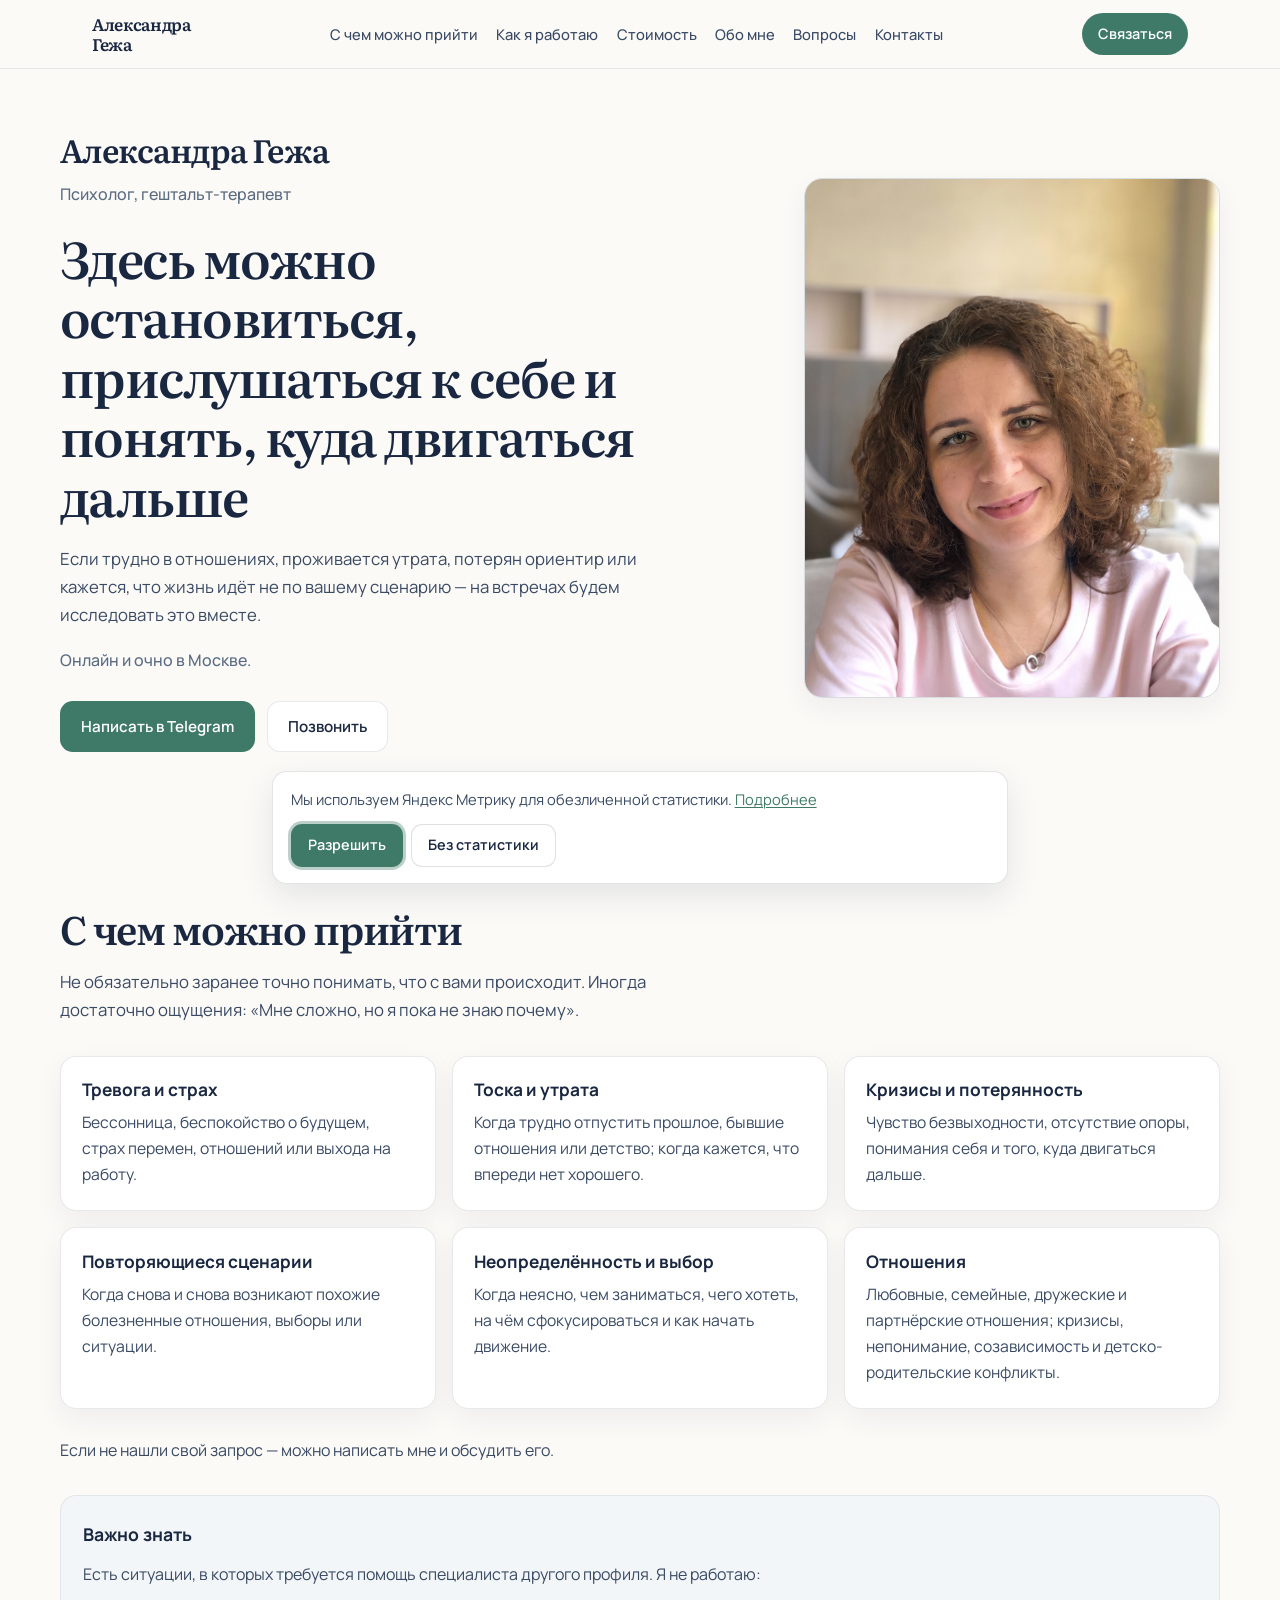
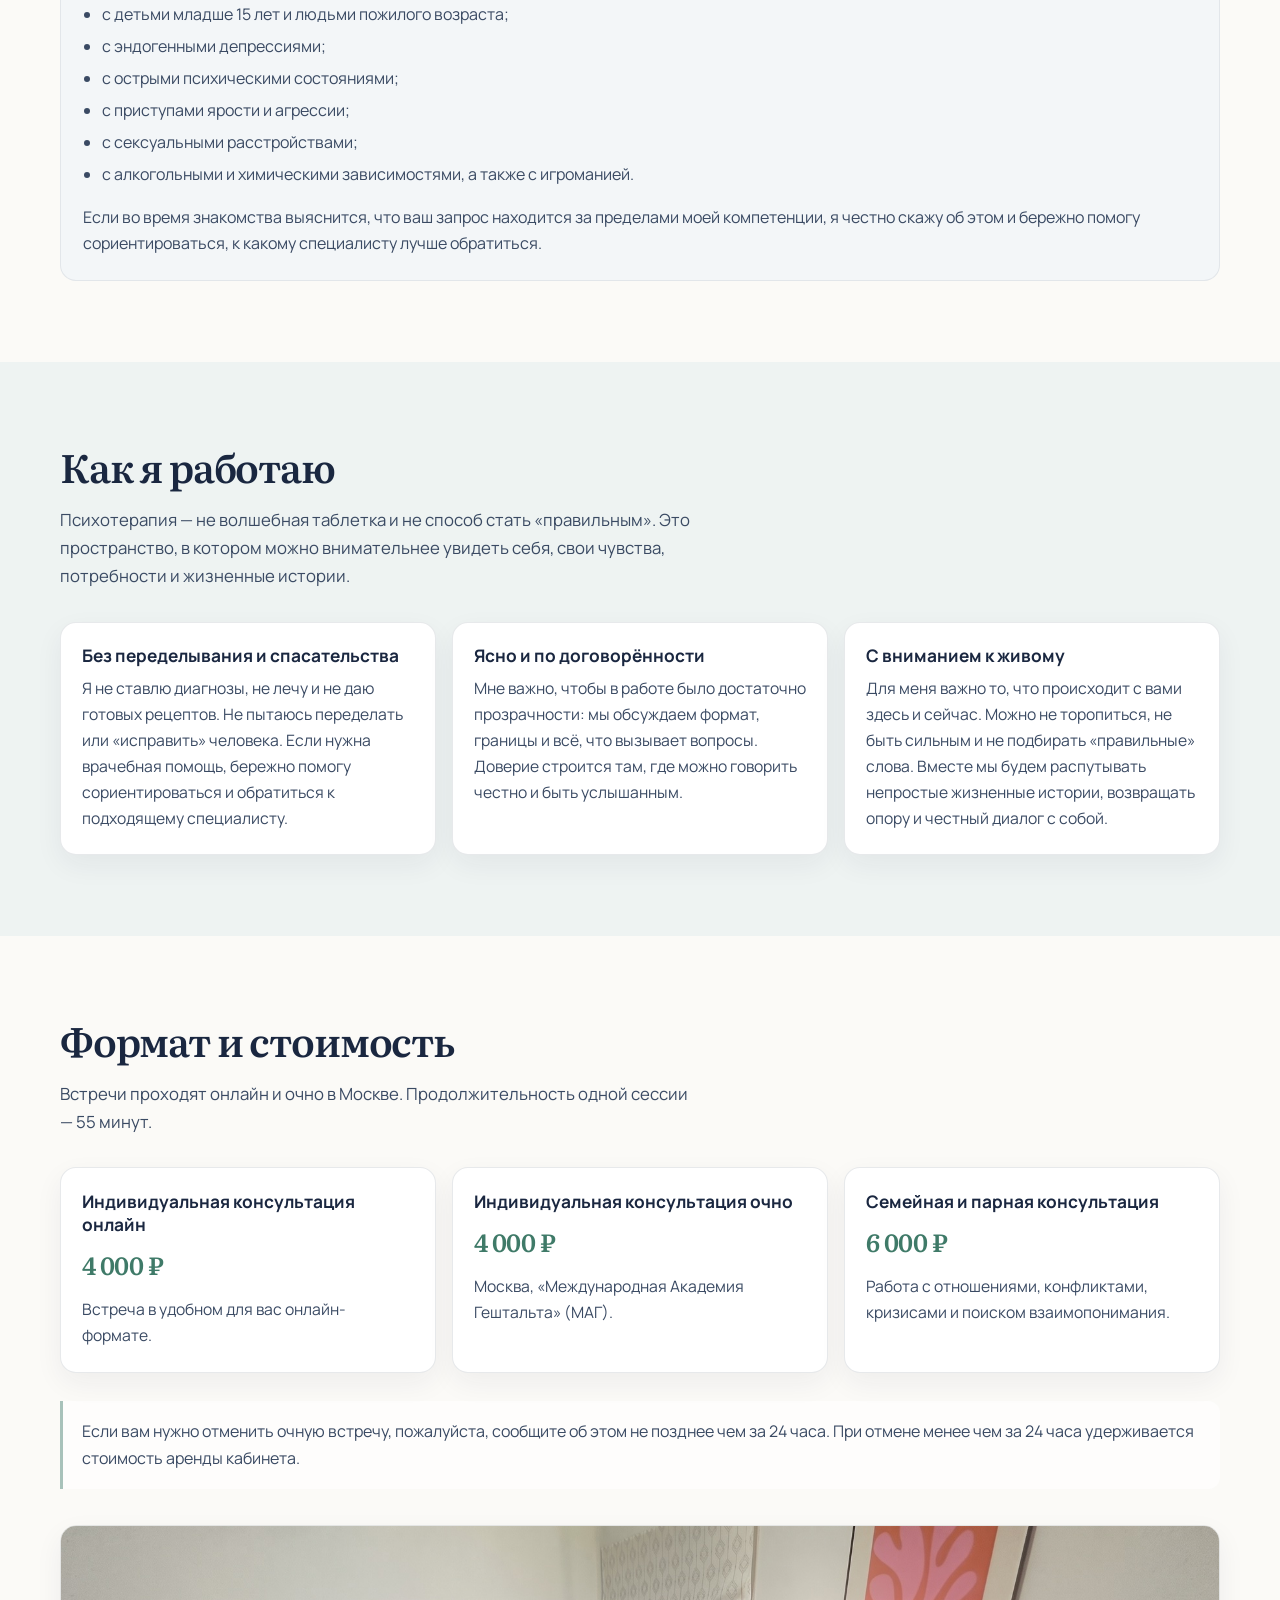
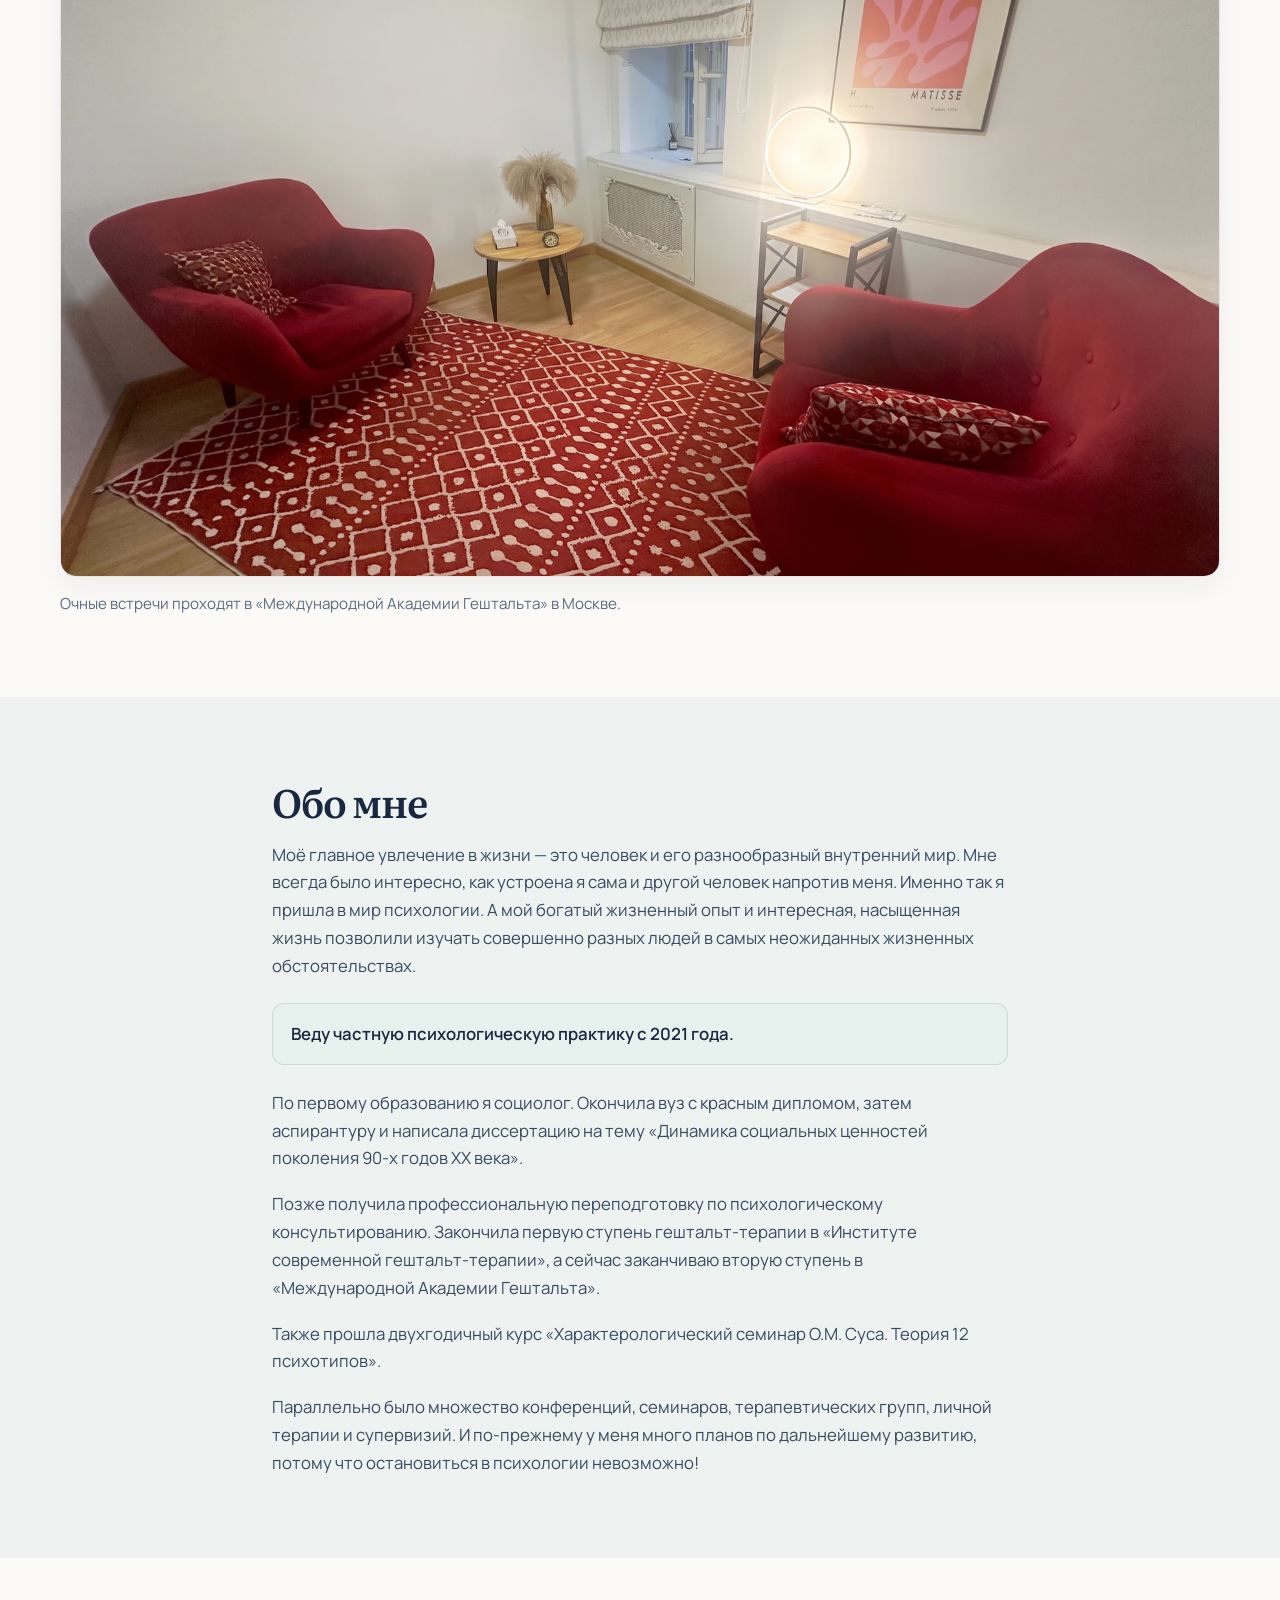
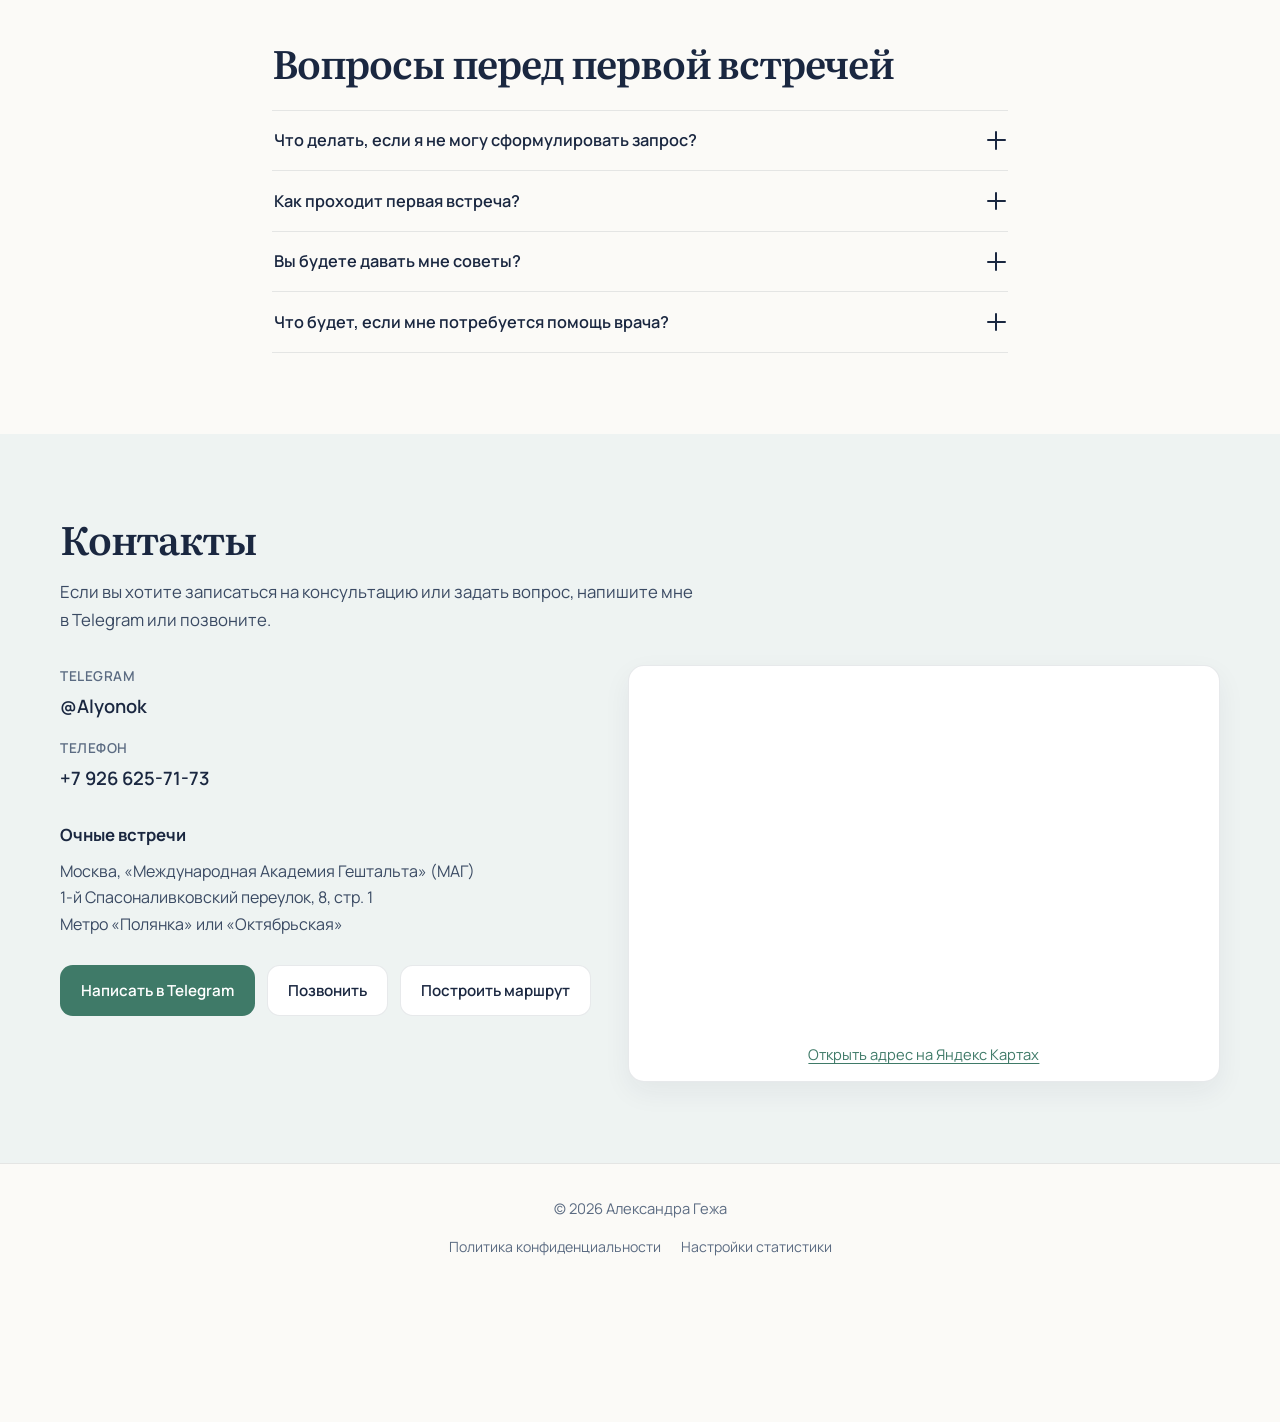
==== commit e269e04f: "Make analytics consent banner compact Co-authored-by: Cursor <cursoragent@cursor.com>" ====
--- a/index.html
+++ b/index.html
@@ -520,8 +520,7 @@
       <div class="analytics-consent-inner">
         <p class="visually-hidden" id="analytics-consent-title">Настройки статистики</p>
         <p class="analytics-consent-text" id="analytics-consent-text">
-          Мы используем обезличенную статистику, чтобы понимать, какие разделы сайта полезны
-          посетителям.
+          Мы используем Яндекс Метрику для обезличенной статистики.
           <a href="privacy.html">Подробнее</a>
         </p>
         <div class="analytics-consent-actions">
@@ -529,7 +528,7 @@
             Разрешить
           </button>
           <button type="button" class="analytics-btn analytics-btn-deny" id="analytics-deny">
-            Только необходимые
+            Без статистики
           </button>
         </div>
       </div>
--- a/analytics.css
+++ b/analytics.css
@@ -124,16 +124,41 @@
 
 @media (max-width: 640px) {
   body.has-consent-banner {
-    padding-bottom: 10.5rem;
+    padding-bottom: calc(8rem + env(safe-area-inset-bottom, 0px));
+  }
+
+  .analytics-consent {
+    padding: 8px 0 calc(8px + env(safe-area-inset-bottom, 0px));
+  }
+
+  .analytics-consent-inner {
+    width: calc(100% - 16px);
+    max-width: none;
+    box-sizing: border-box;
+    gap: 10px;
+    padding: 12px 14px;
+    border-radius: 0.75rem;
+    box-shadow: 0 4px 12px rgba(26, 39, 64, 0.08);
+  }
+
+  .analytics-consent-text {
+    font-size: 14px;
+    line-height: 1.35;
   }
 
   .analytics-consent-actions {
     display: grid;
     grid-template-columns: 1fr 1fr;
+    gap: 8px;
   }
 
   .analytics-btn {
     width: 100%;
+    min-height: 46px;
+    height: 46px;
+    padding: 0 8px;
+    font-size: 14px;
+    white-space: nowrap;
   }
 }
 
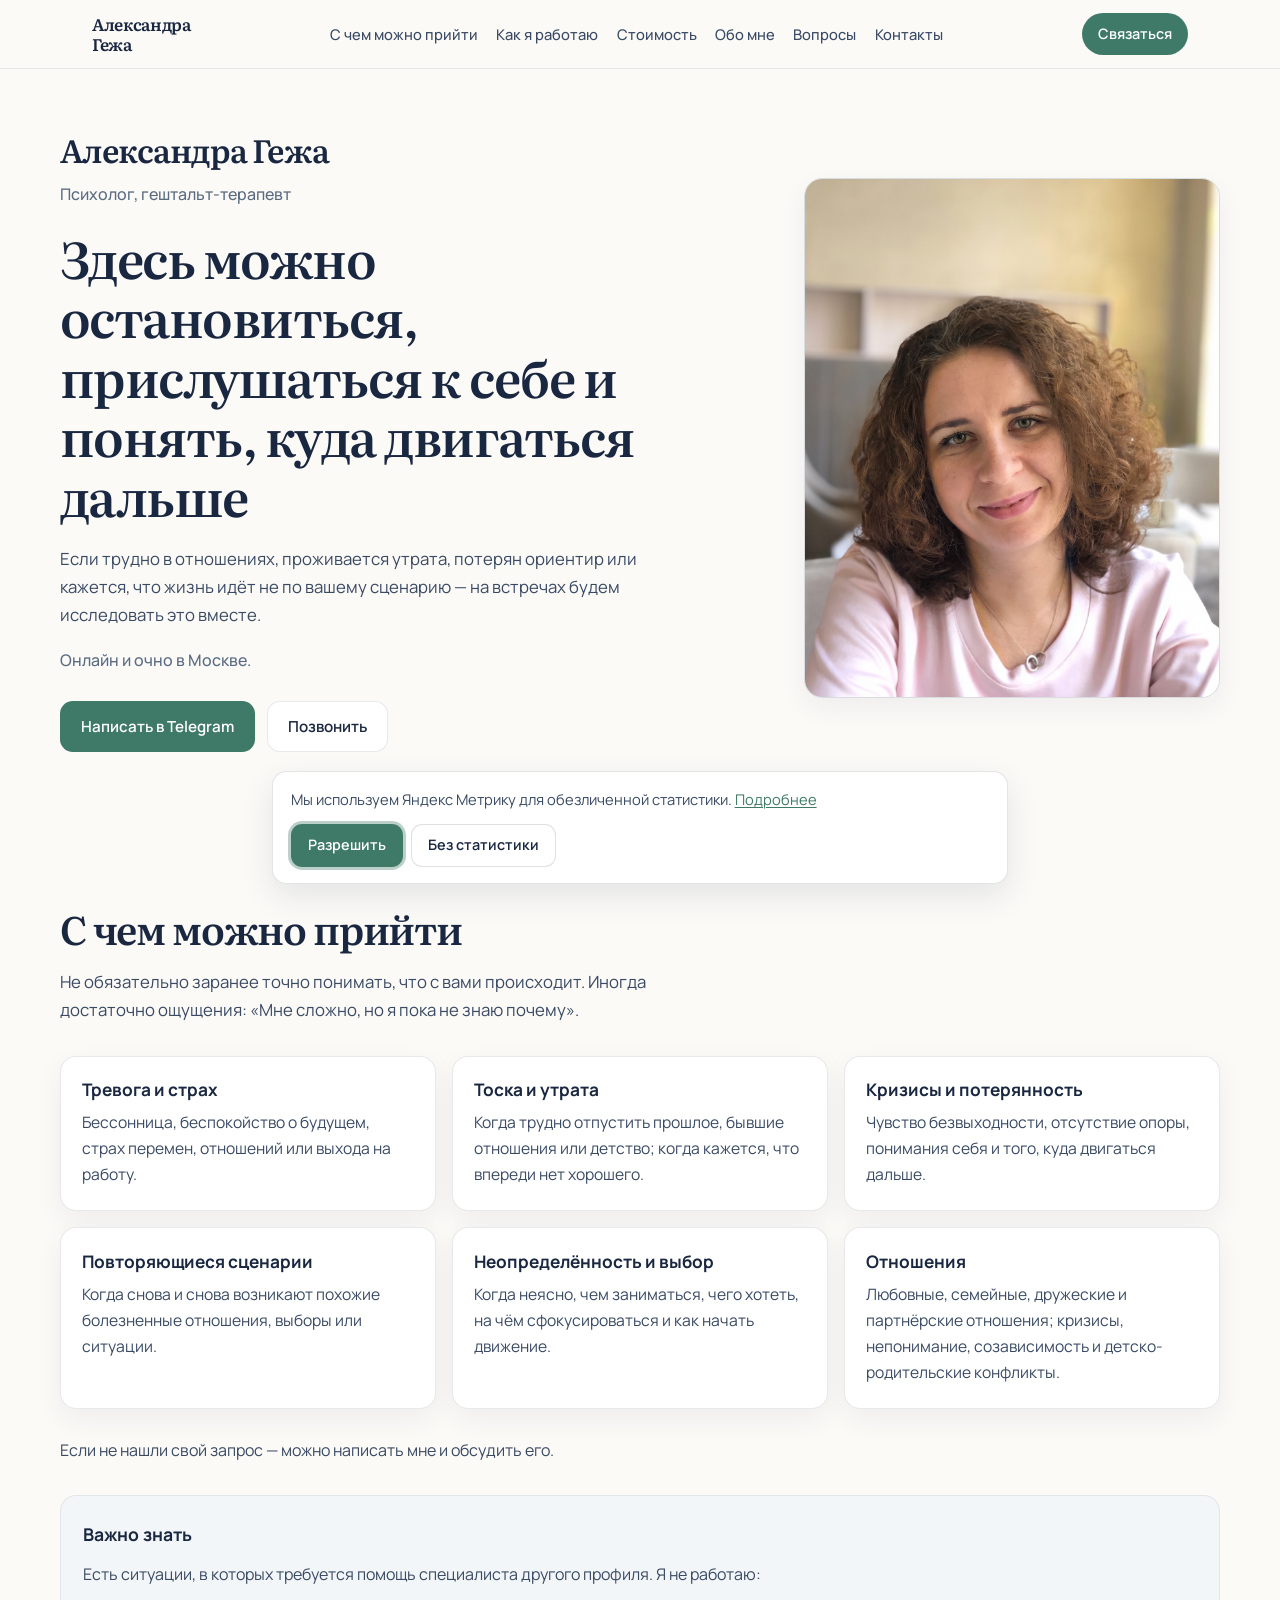
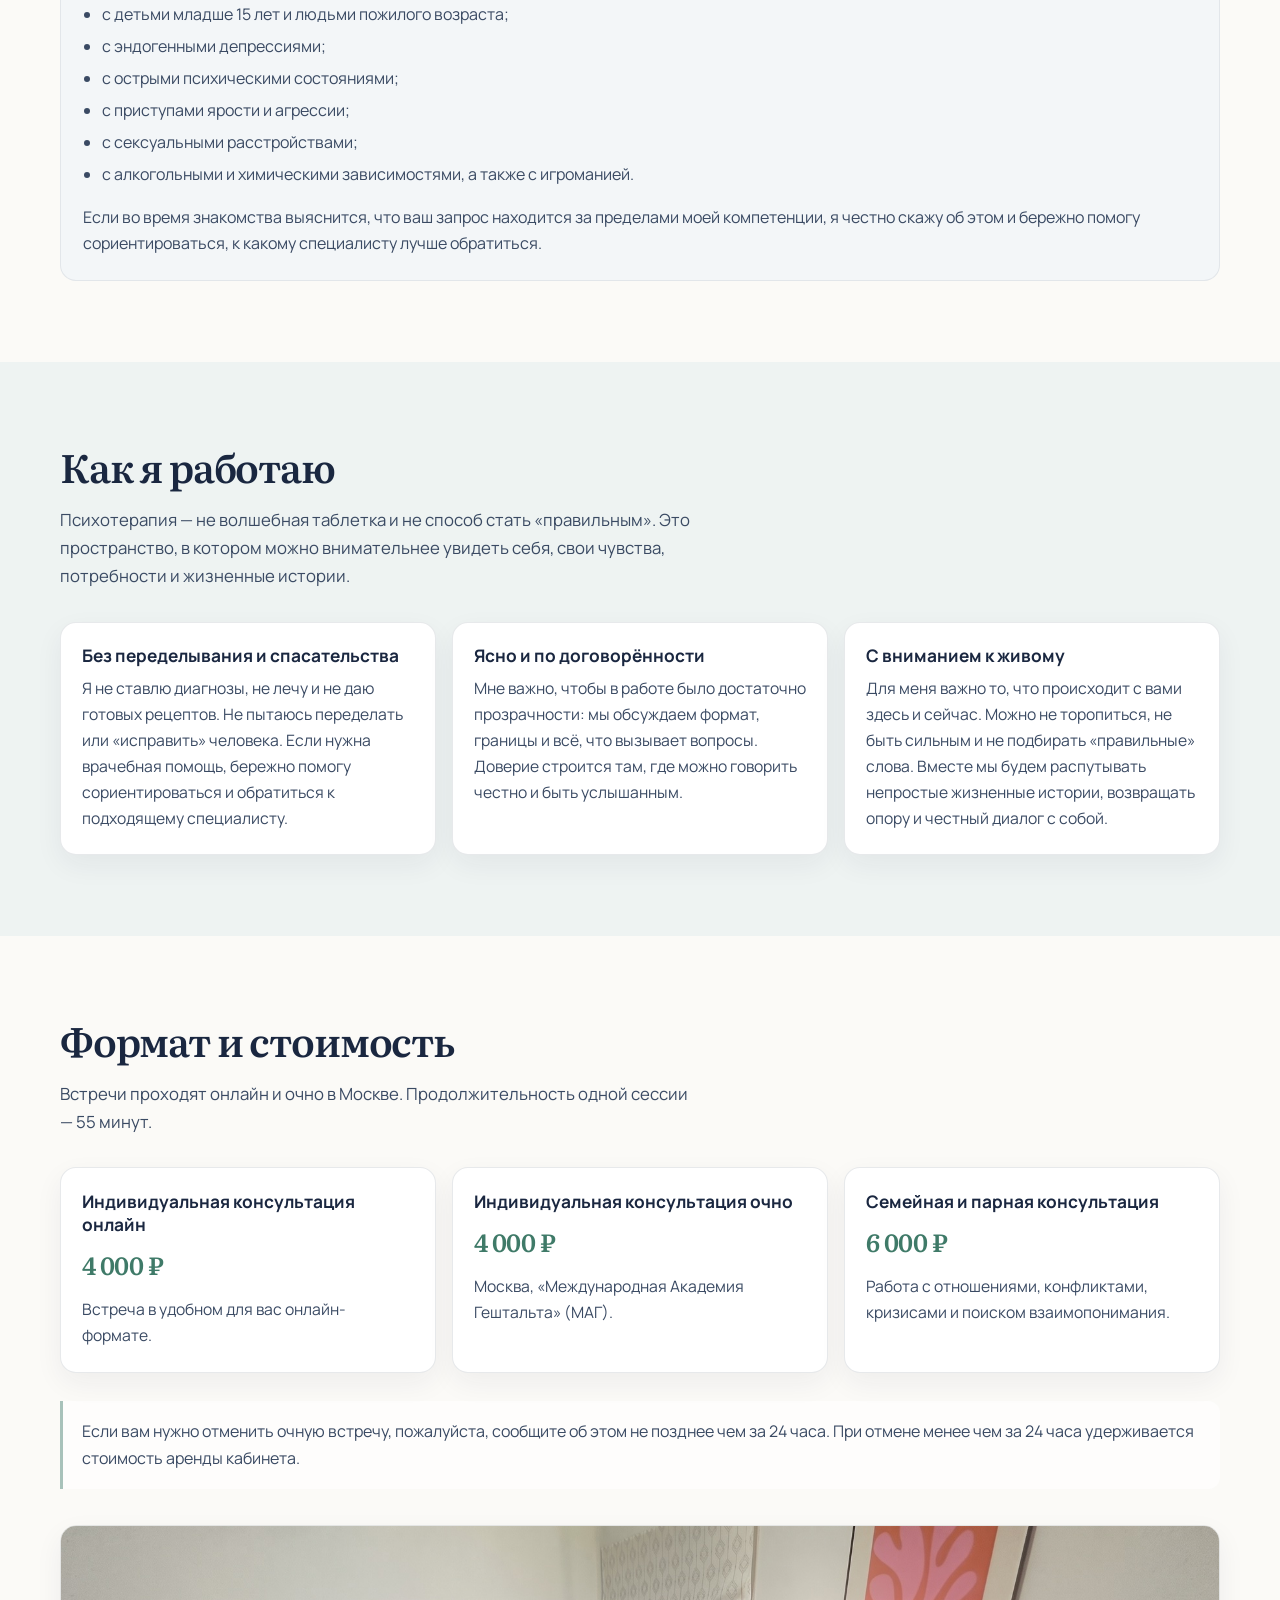
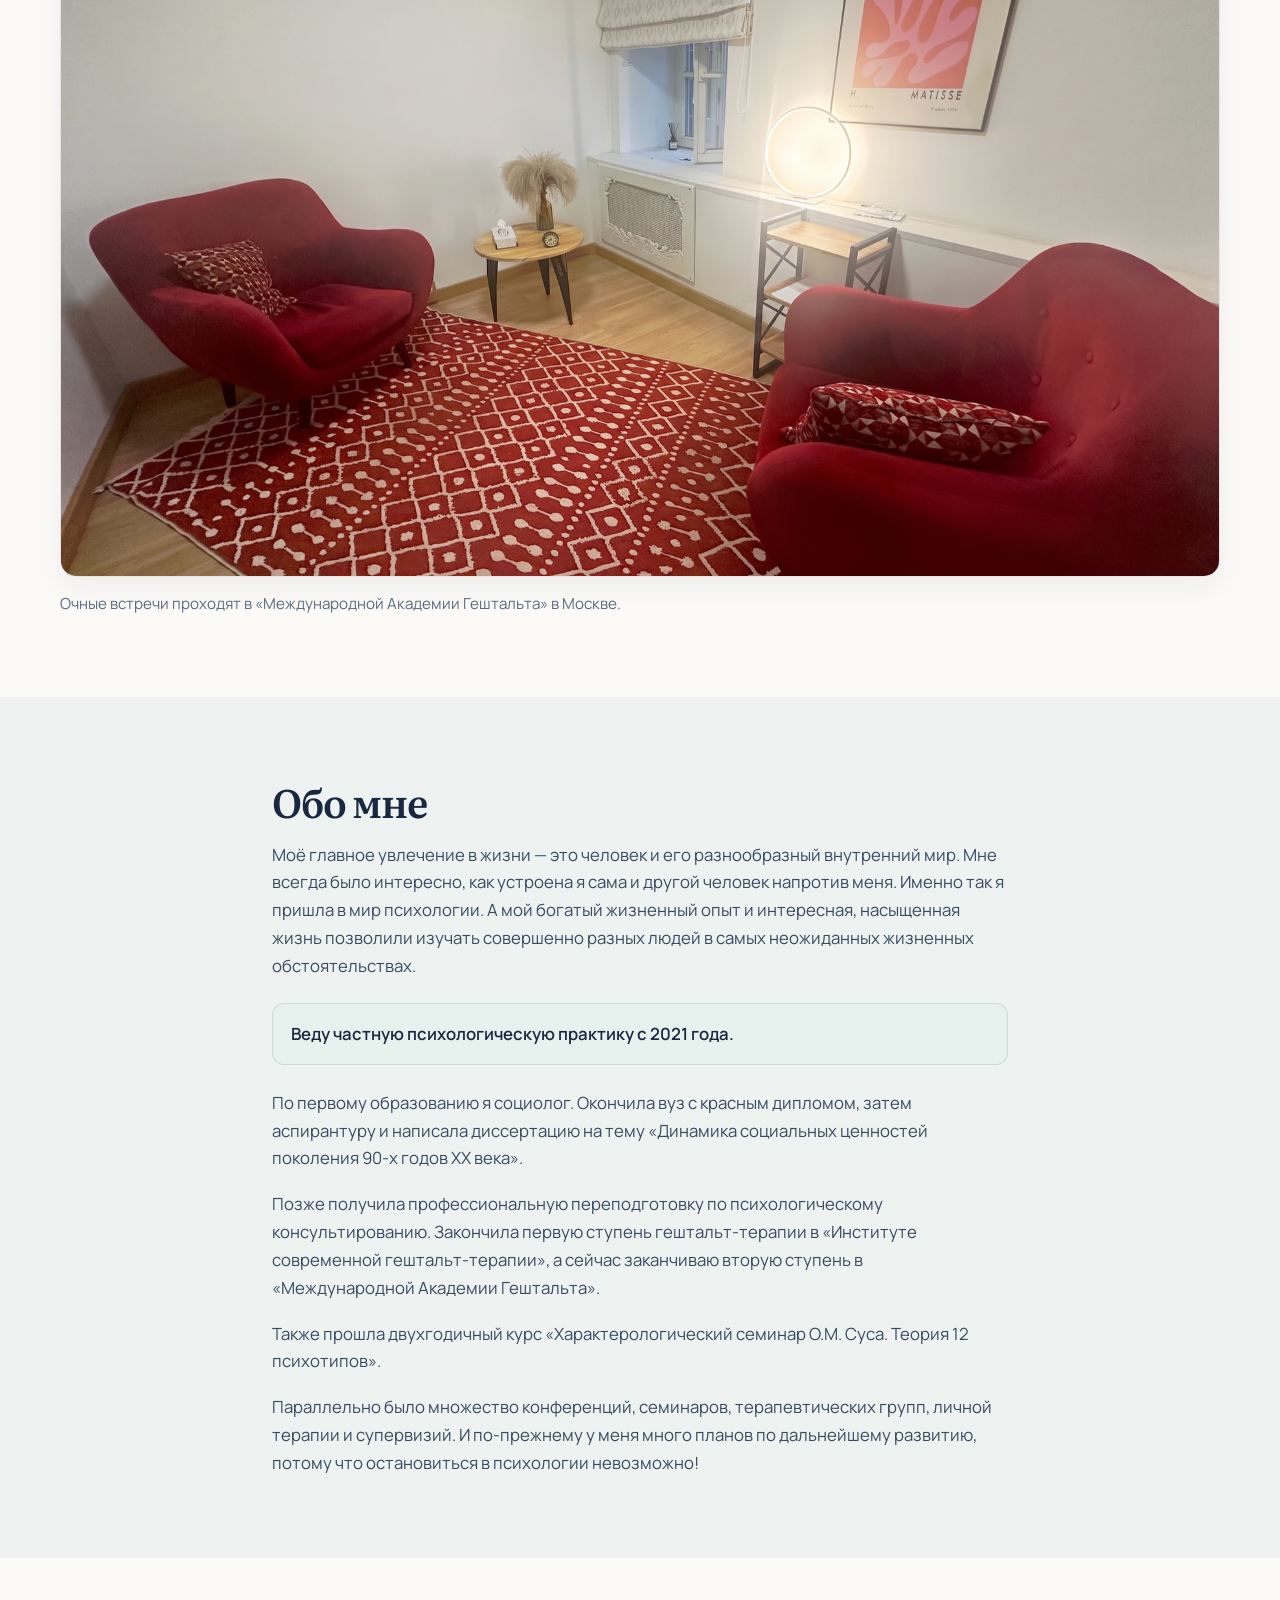
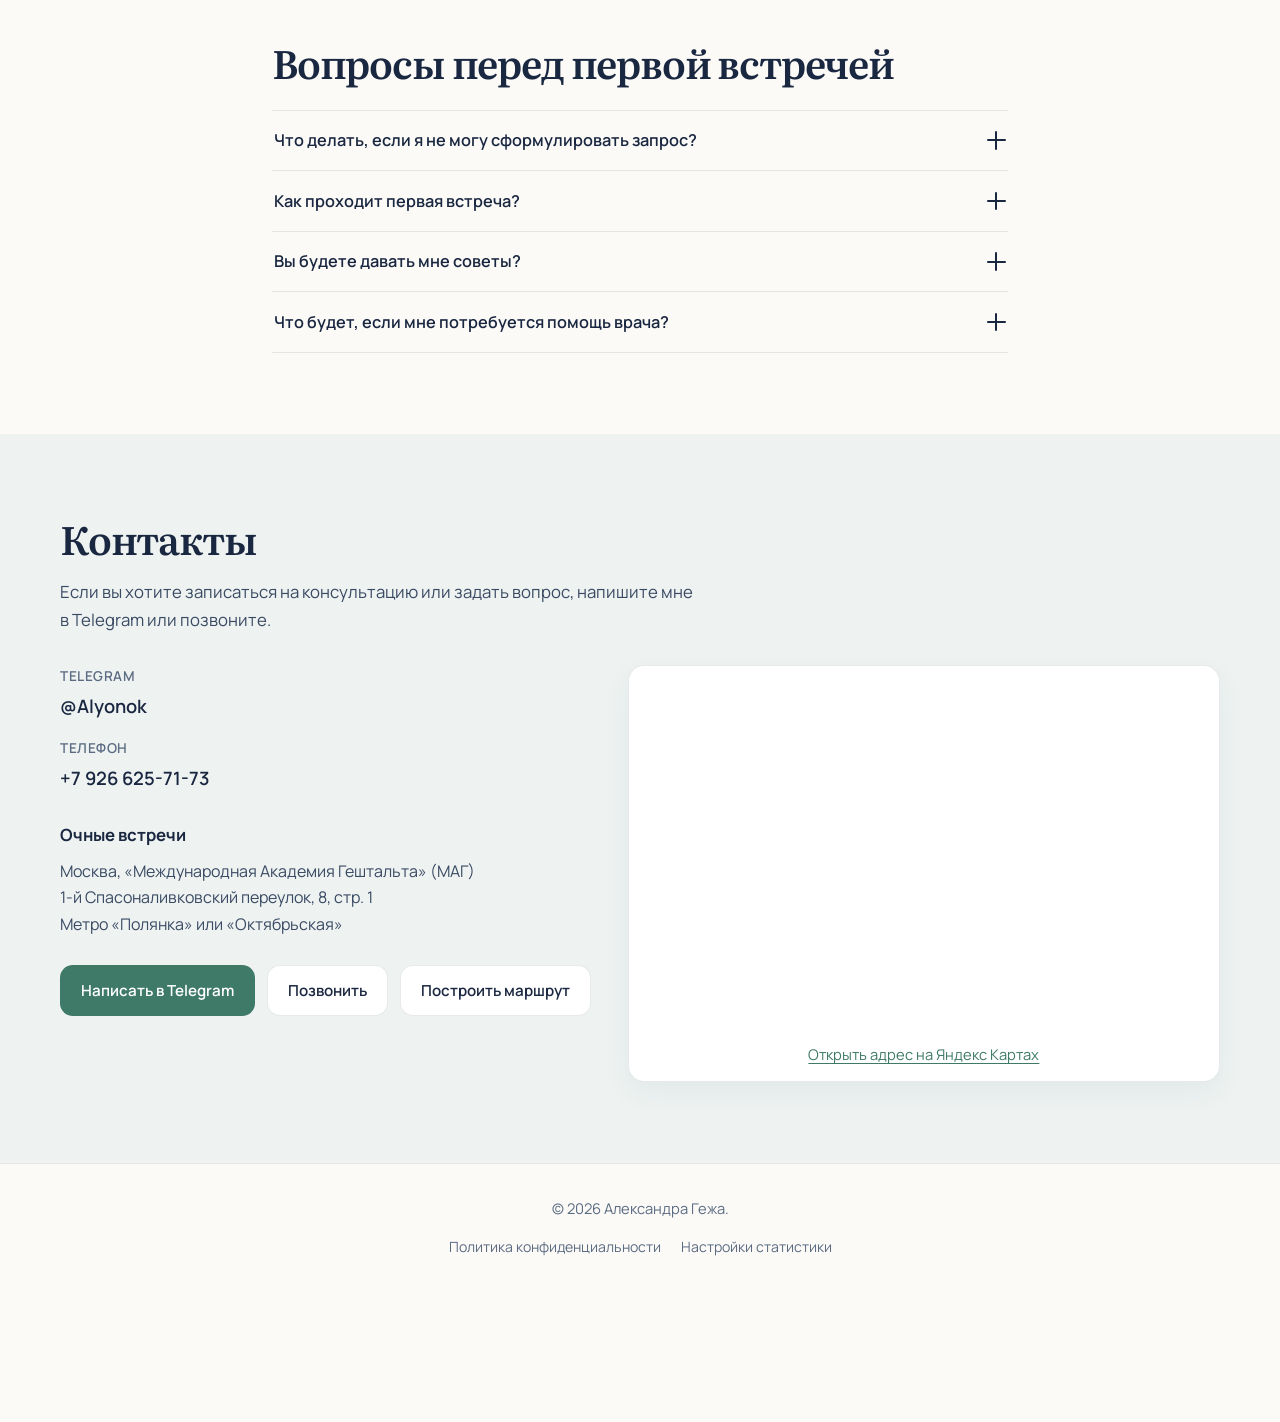
==== commit f6464031: "Test Codex deployment" ====
--- a/index.html
+++ b/index.html
@@ -498,7 +498,7 @@
 
     <footer class="site-footer">
       <div class="footer-inner">
-        <p>© <span id="year">2026</span> Александра Гежа</p>
+        <p>© <span id="year">2026</span> Александра Гежа.</p>
         <ul class="footer-links">
           <li><a href="privacy.html">Политика конфиденциальности</a></li>
           <li>
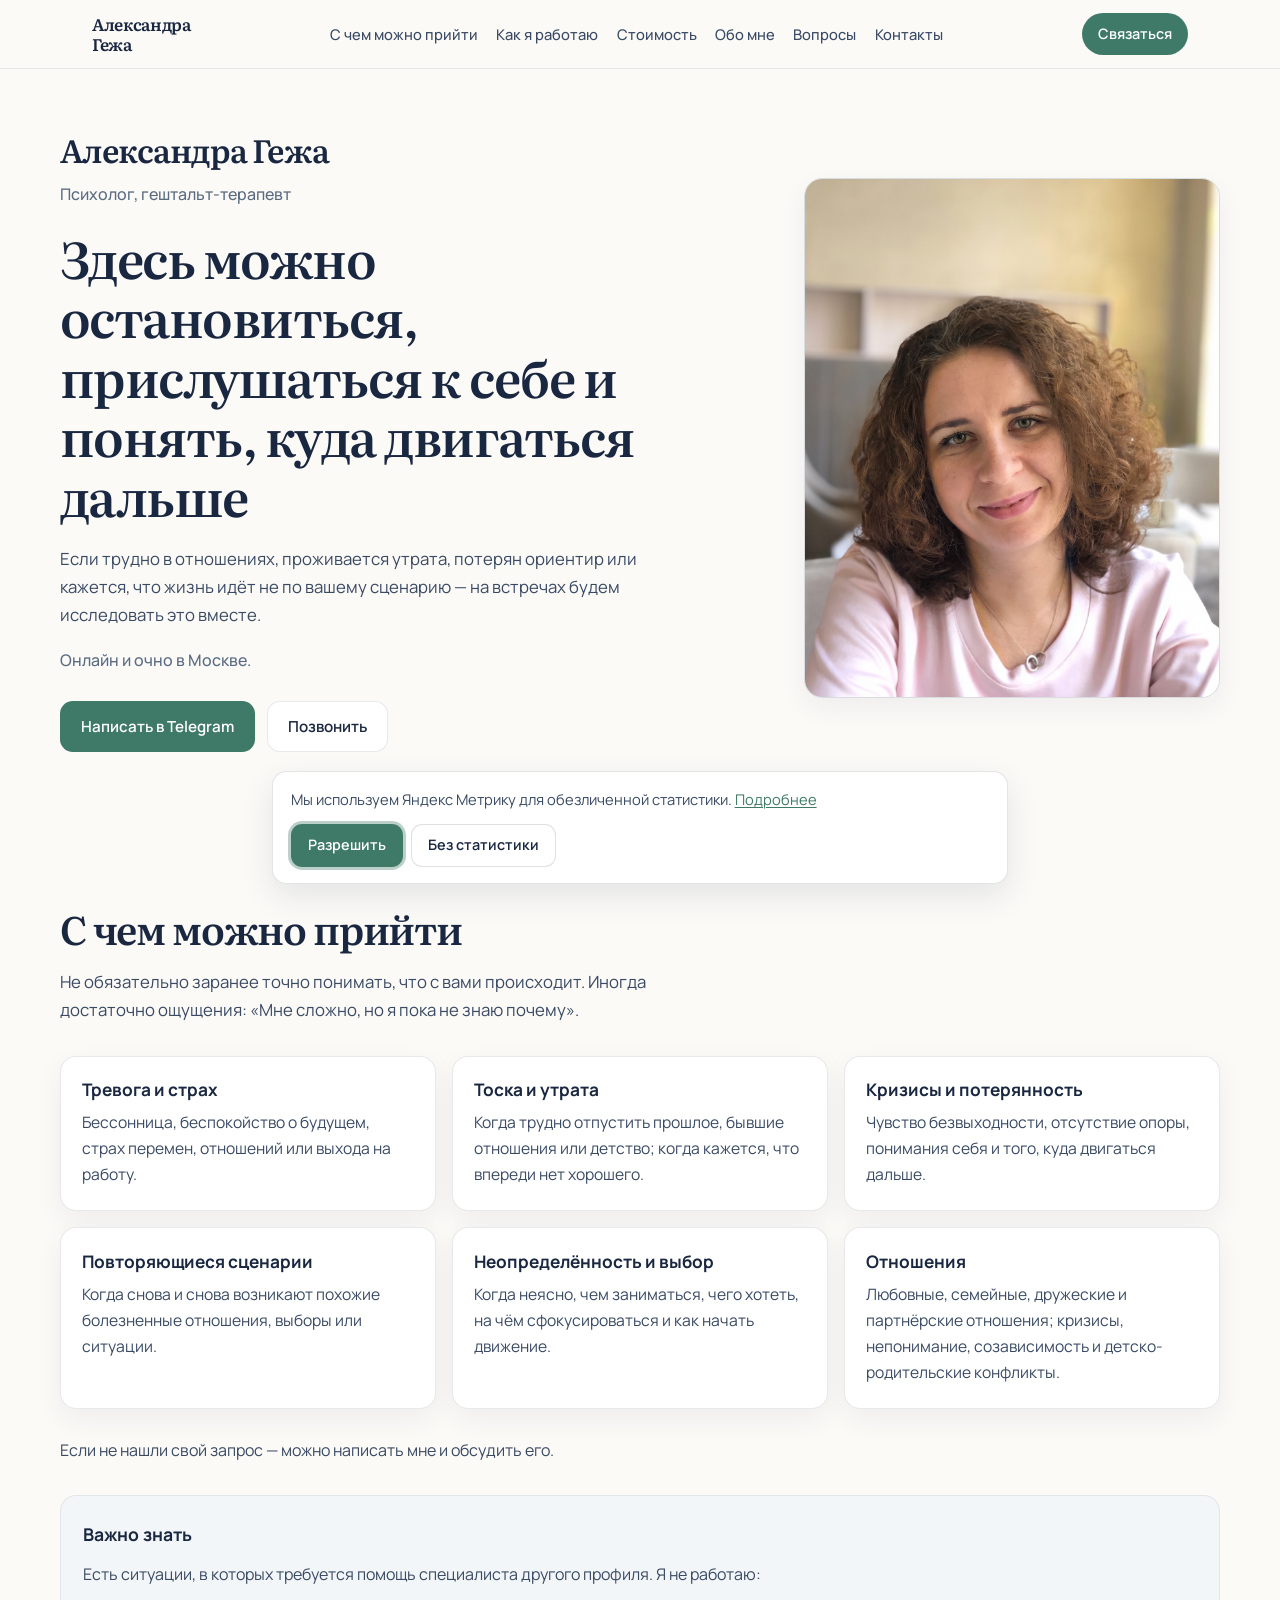
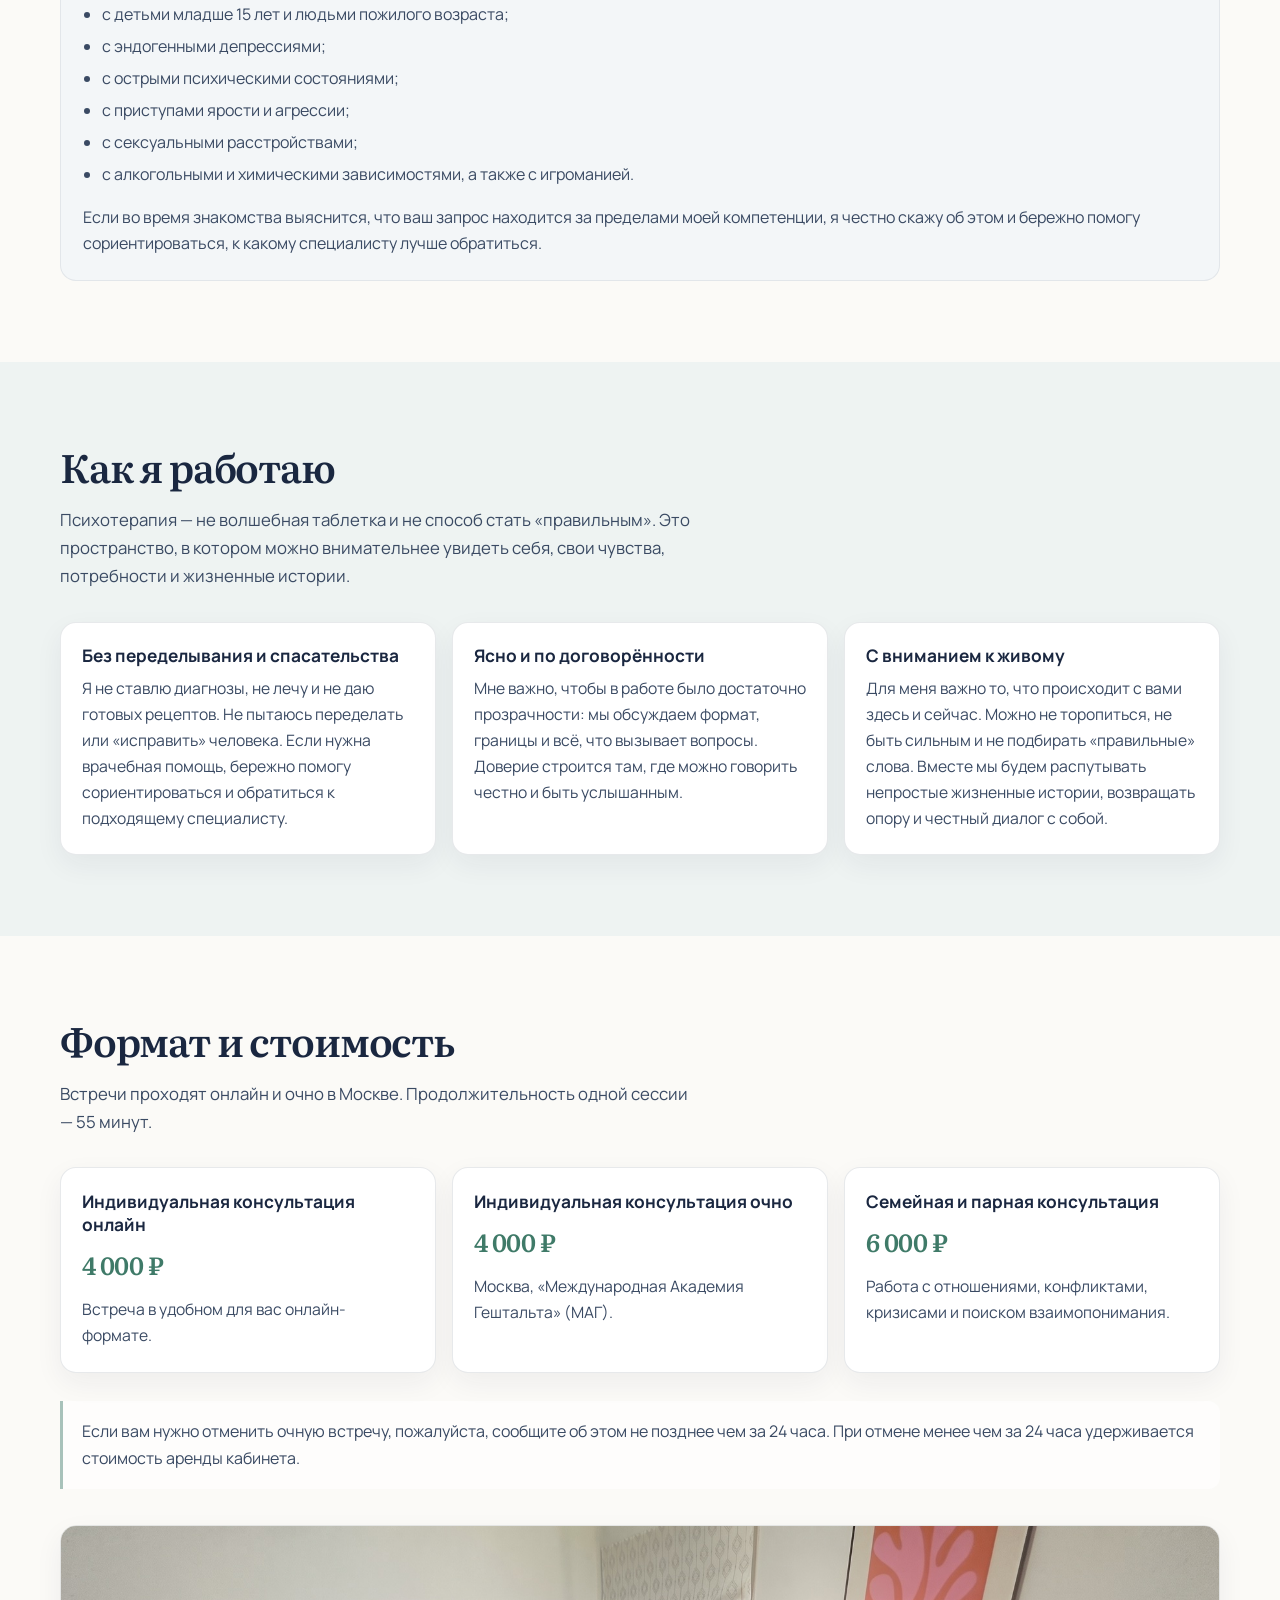
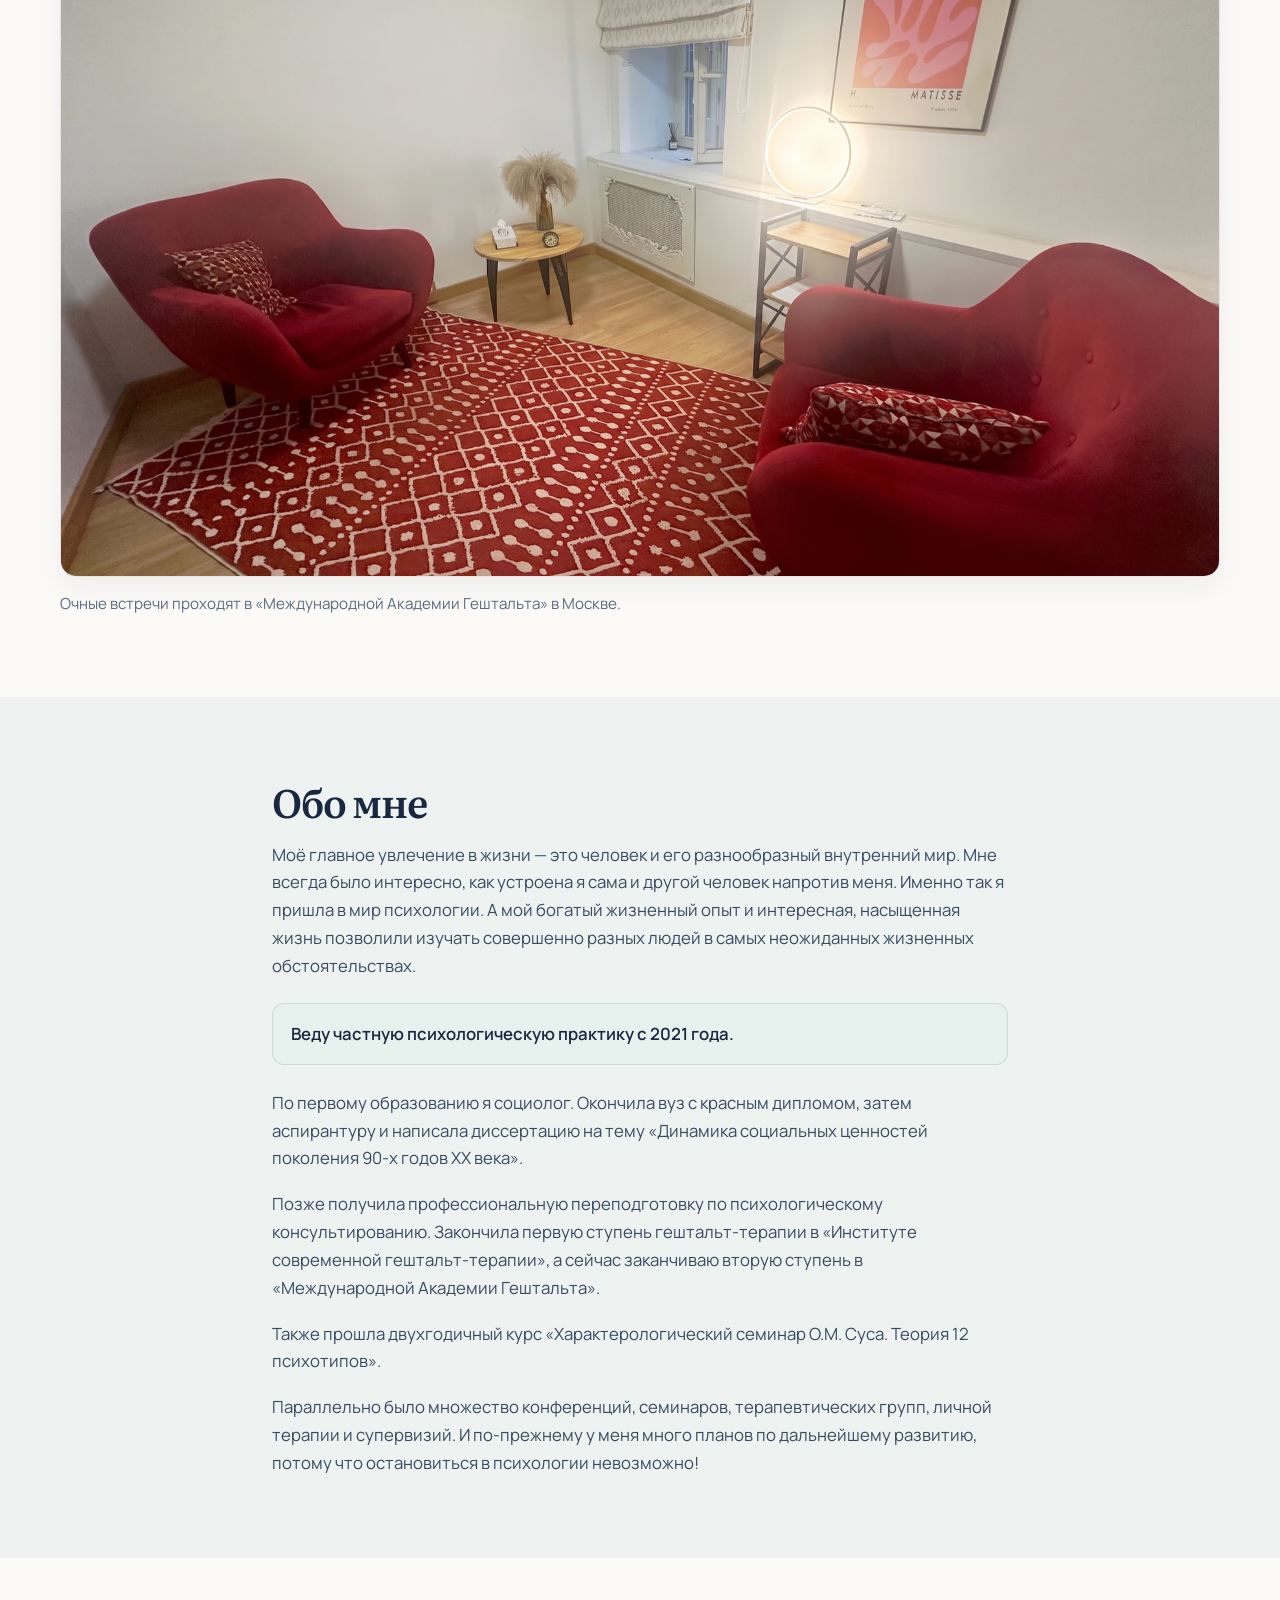
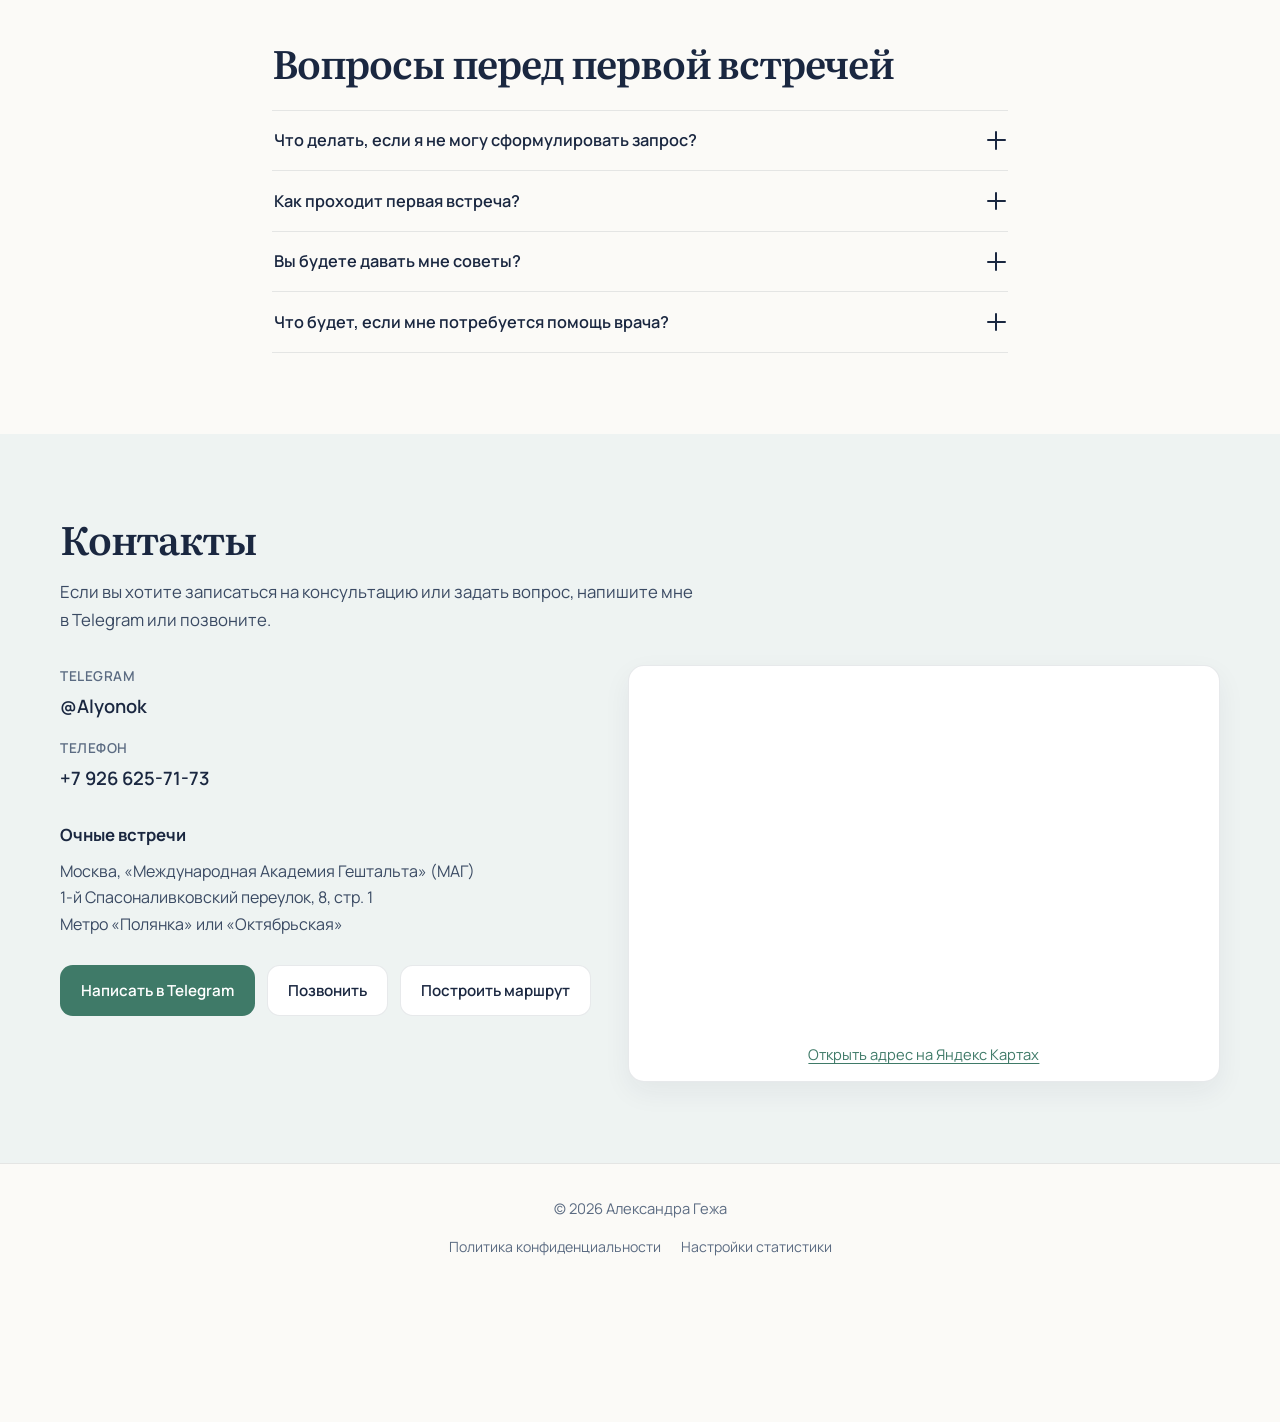
==== commit 7731edef: "Remove deployment test marker" ====
--- a/index.html
+++ b/index.html
@@ -498,7 +498,7 @@
 
     <footer class="site-footer">
       <div class="footer-inner">
-        <p>© <span id="year">2026</span> Александра Гежа.</p>
+        <p>© <span id="year">2026</span> Александра Гежа</p>
         <ul class="footer-links">
           <li><a href="privacy.html">Политика конфиденциальности</a></li>
           <li>
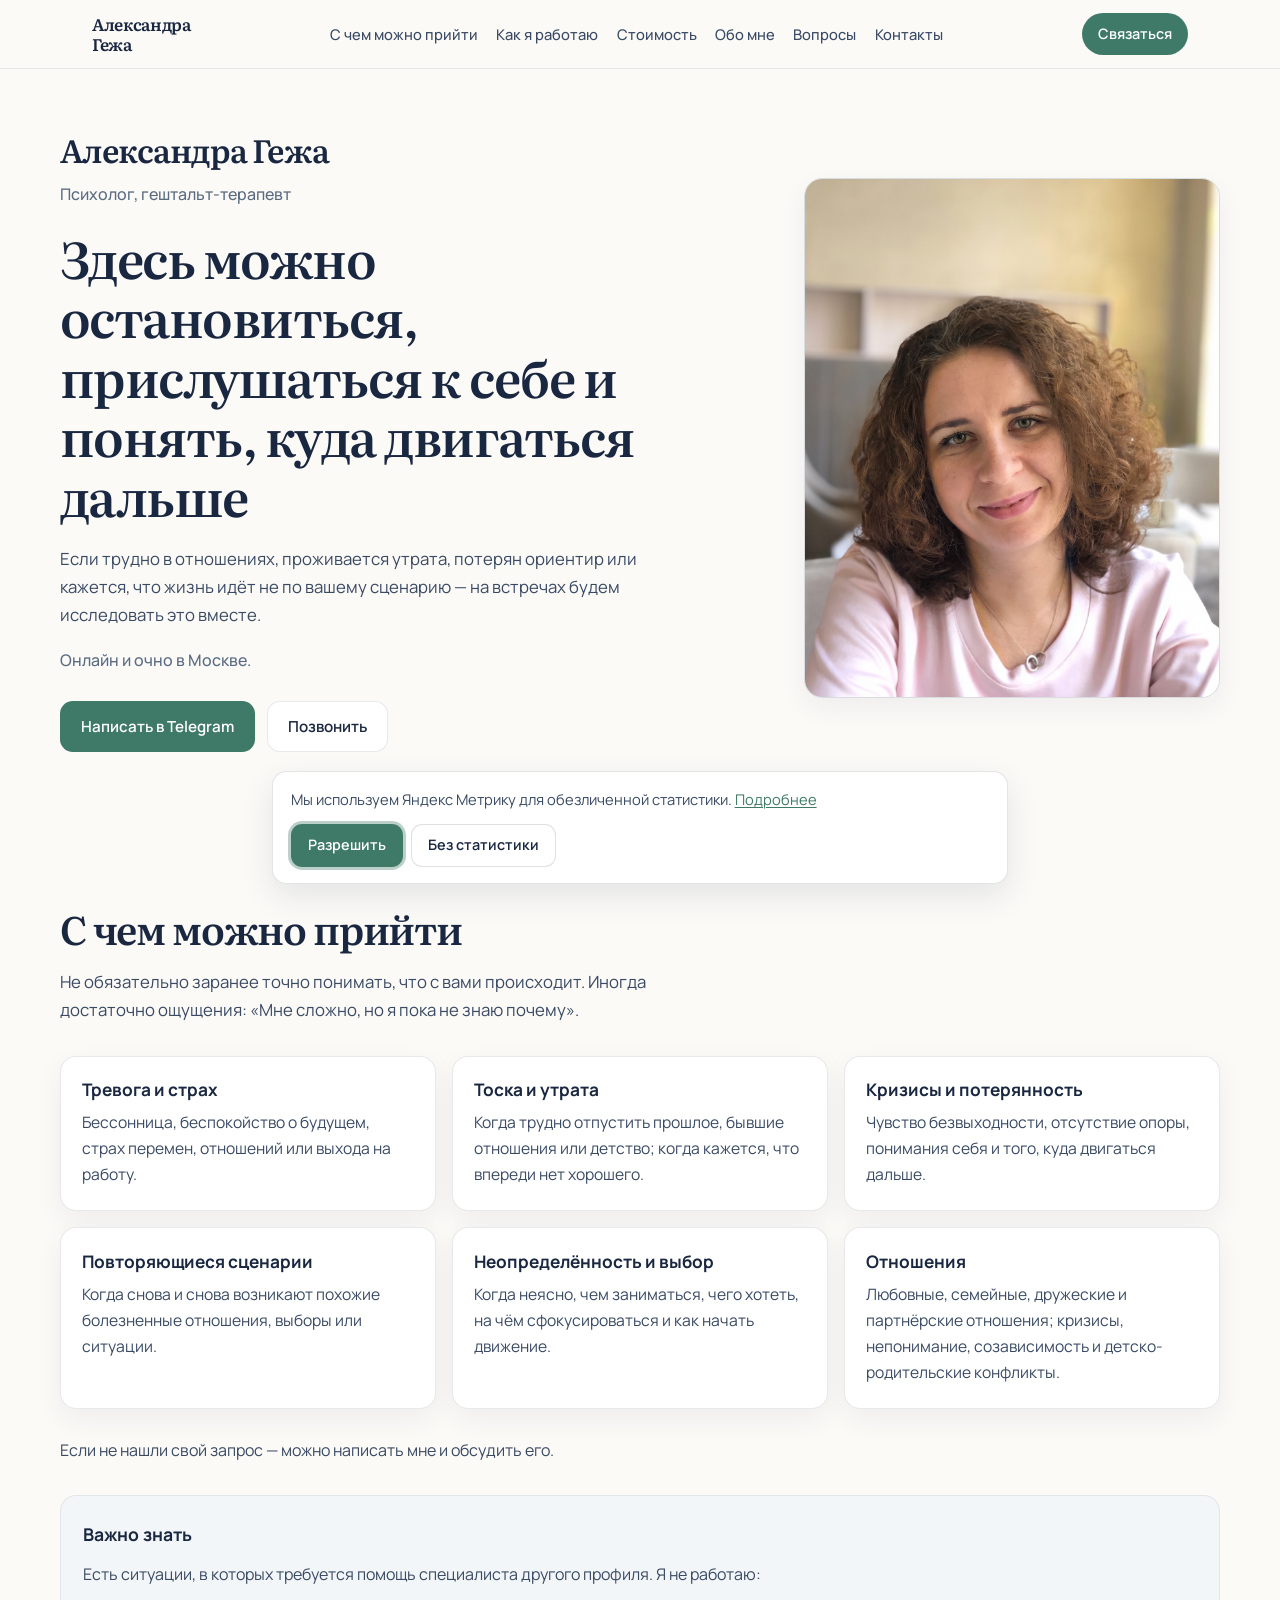
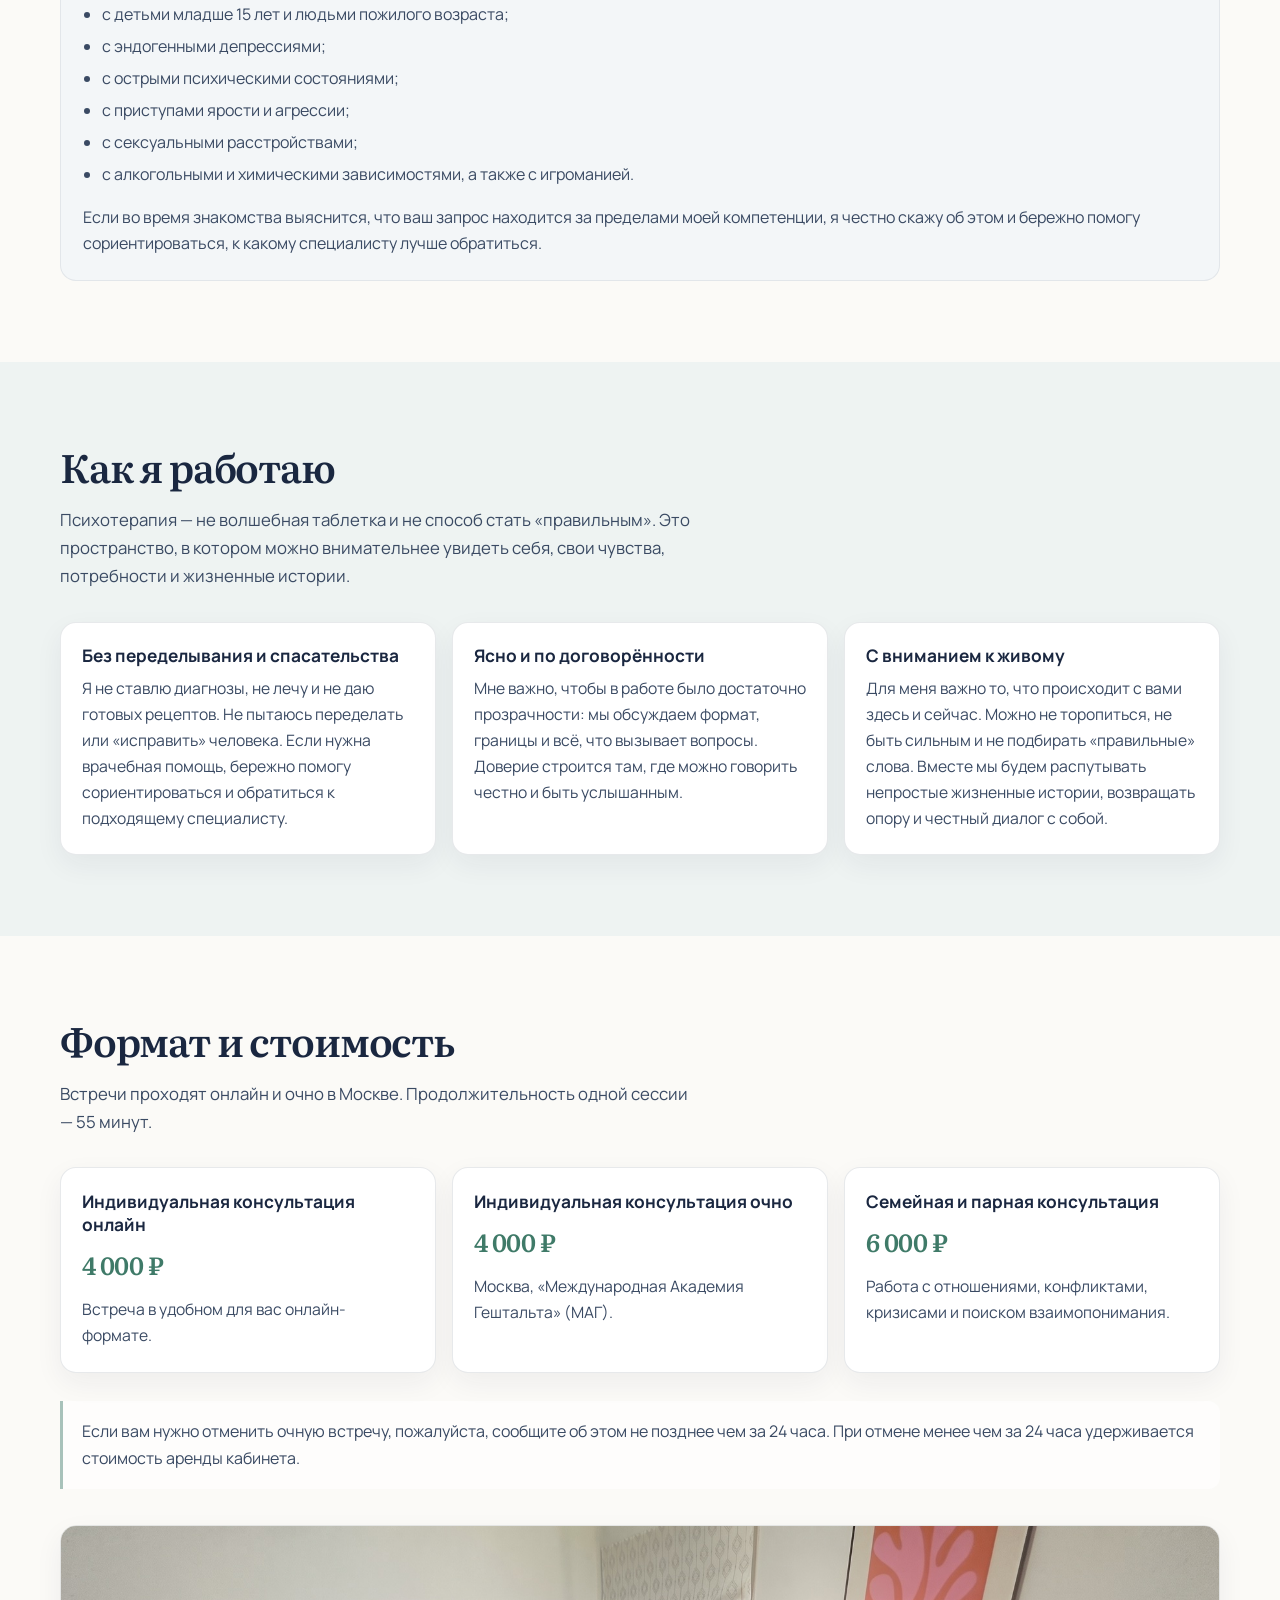
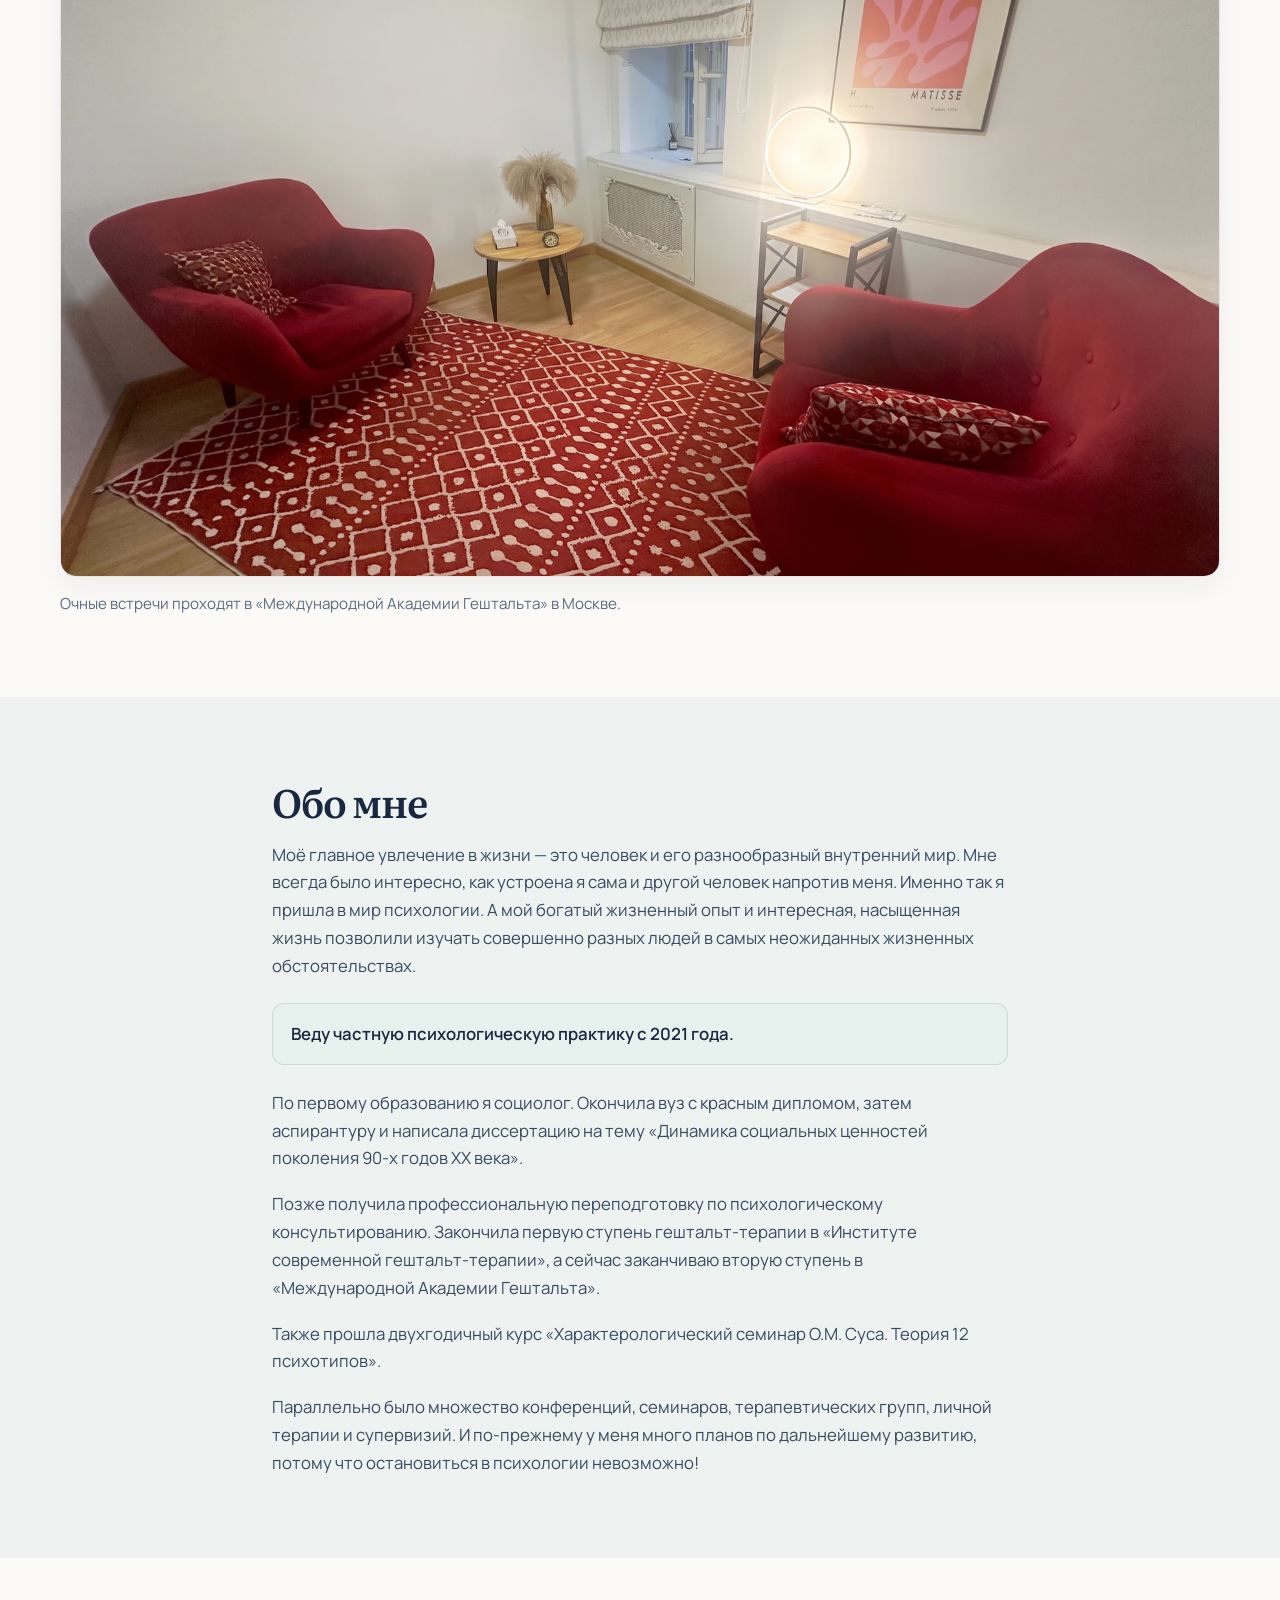
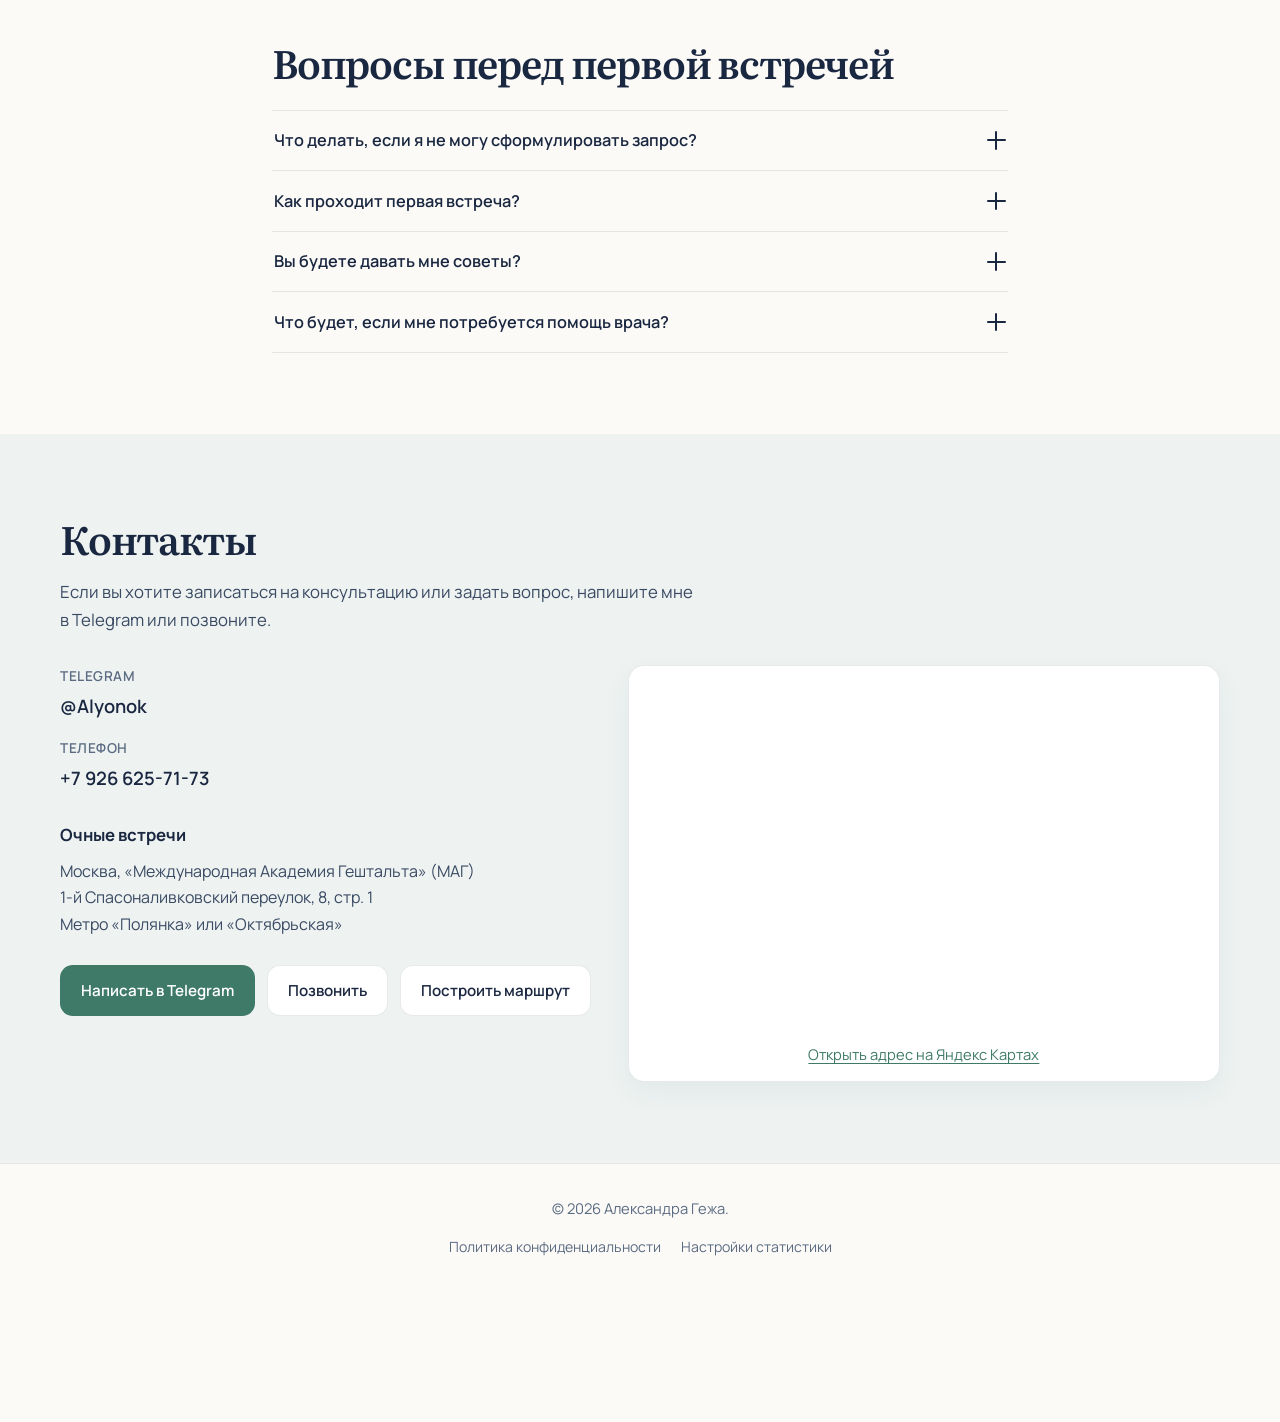
==== commit 25ca9b06: "Test production deployment" ====
--- a/index.html
+++ b/index.html
@@ -498,7 +498,7 @@
 
     <footer class="site-footer">
       <div class="footer-inner">
-        <p>© <span id="year">2026</span> Александра Гежа</p>
+        <p>© <span id="year">2026</span> Александра Гежа.</p>
         <ul class="footer-links">
           <li><a href="privacy.html">Политика конфиденциальности</a></li>
           <li>
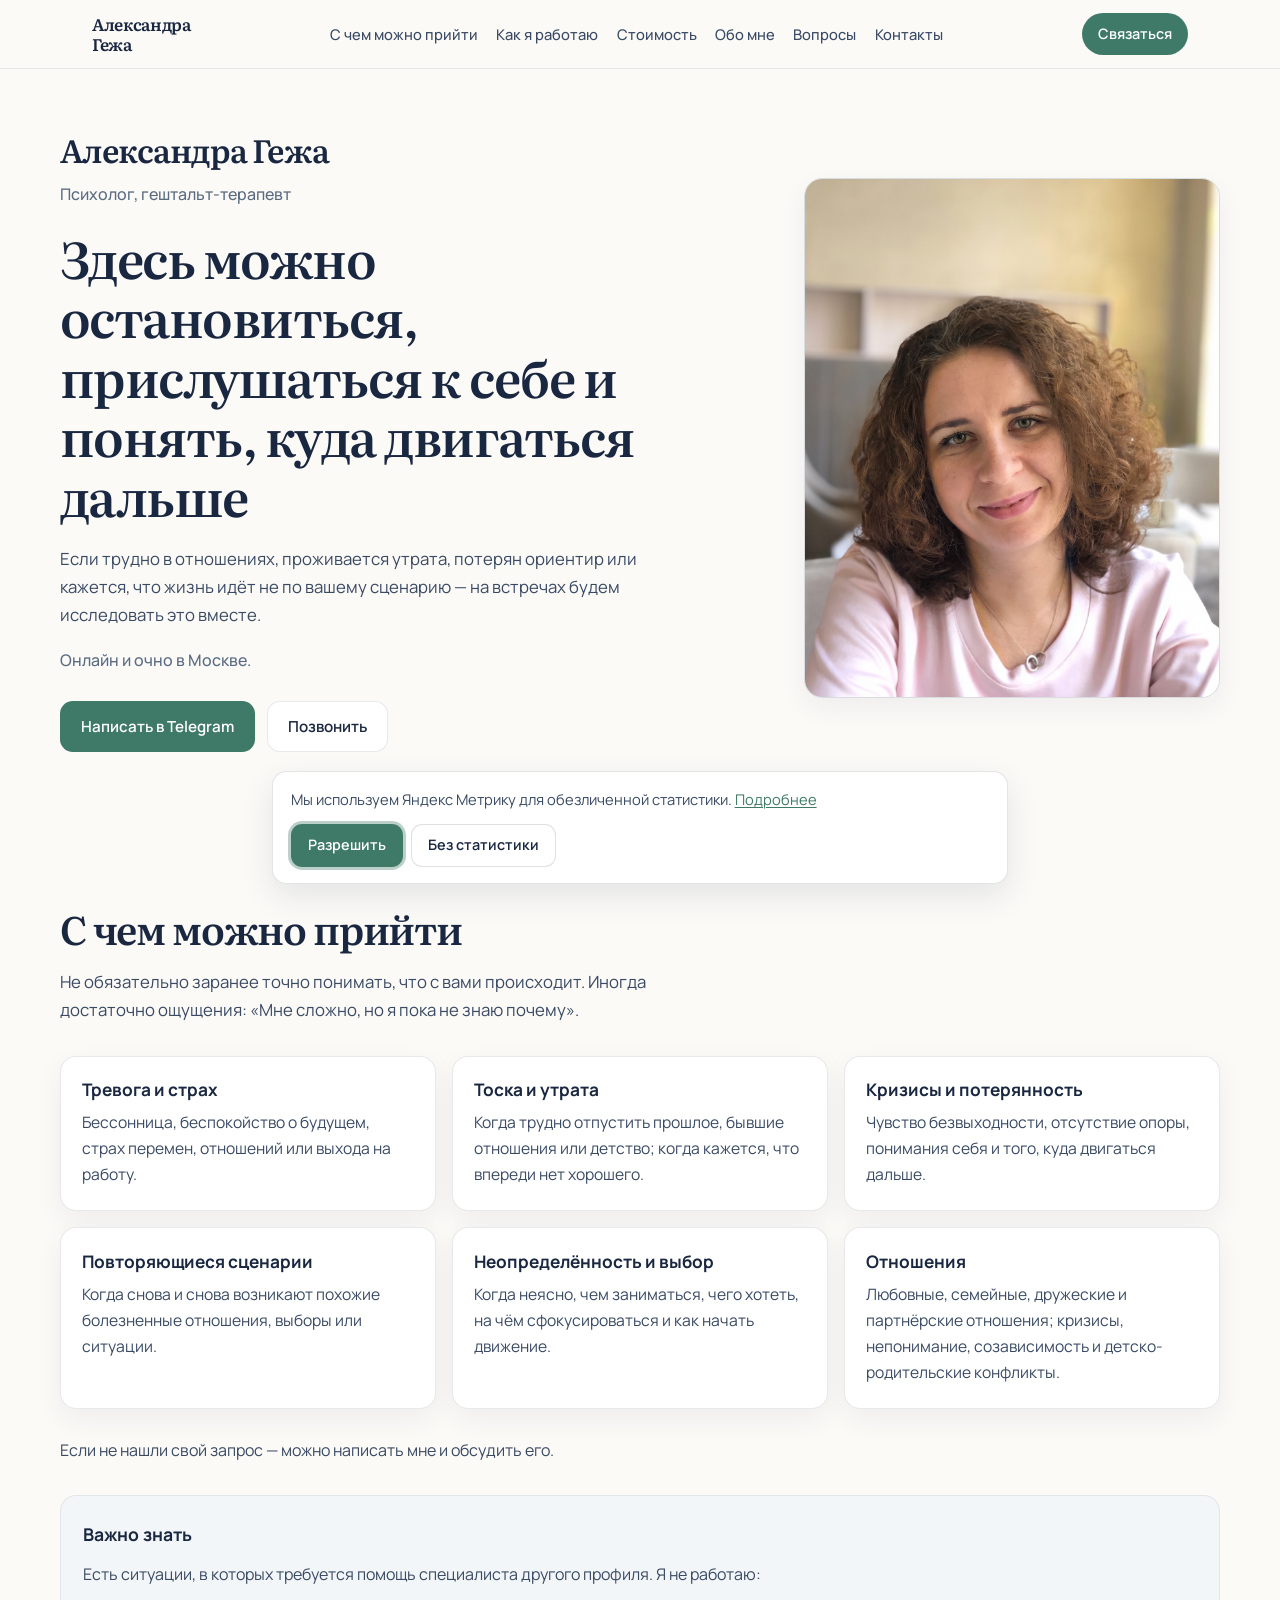
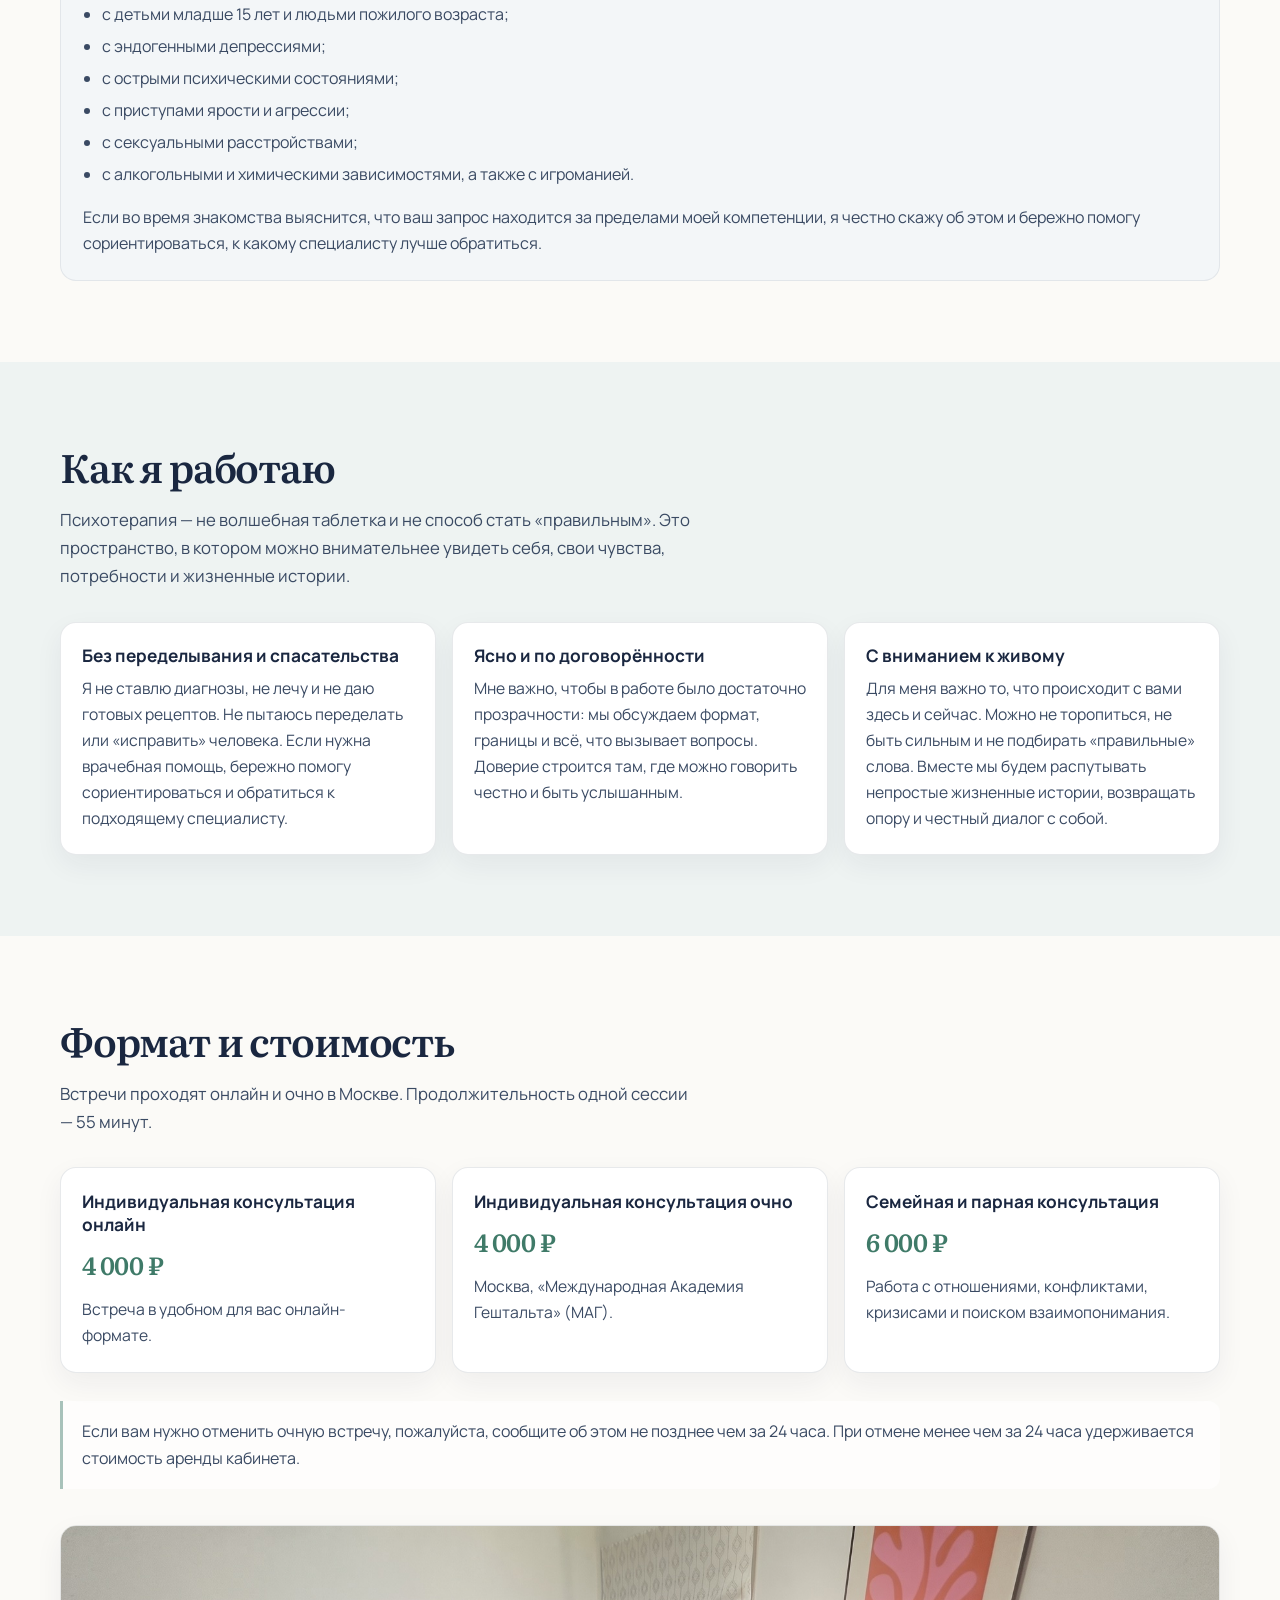
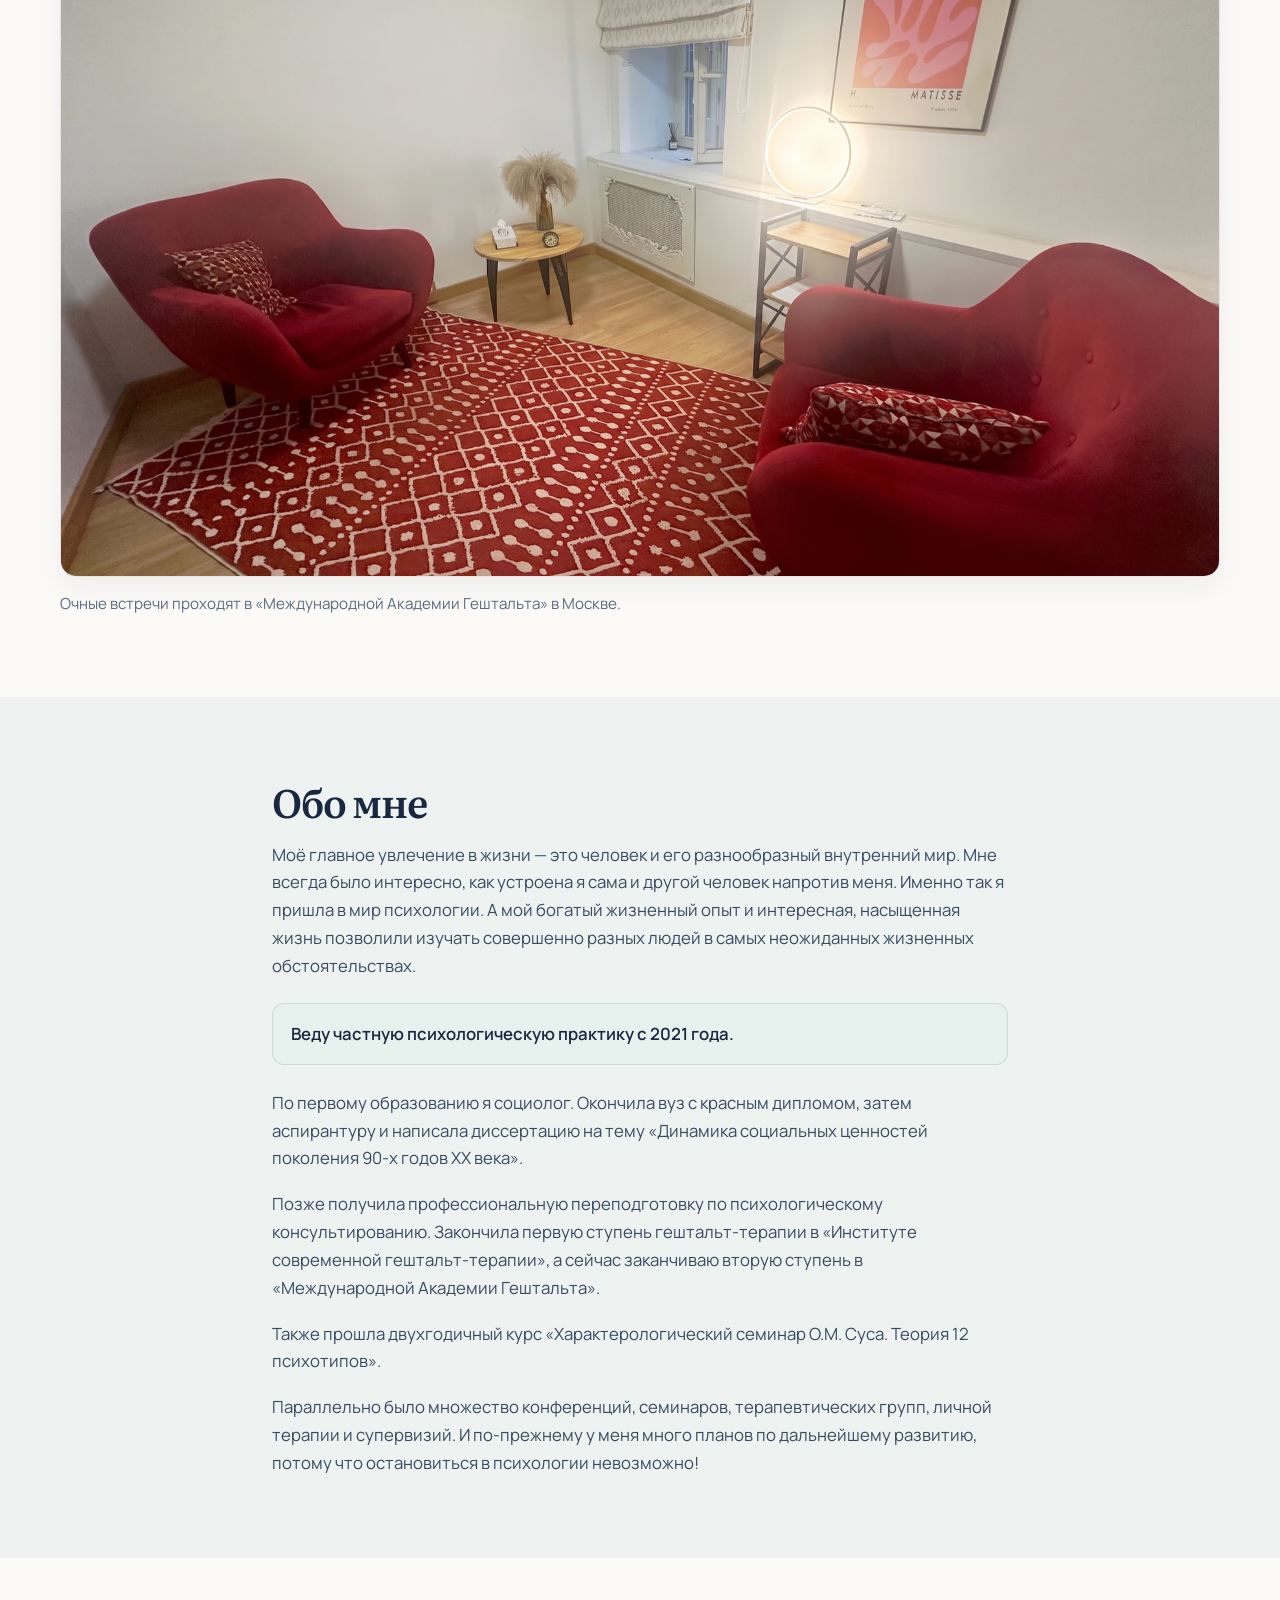
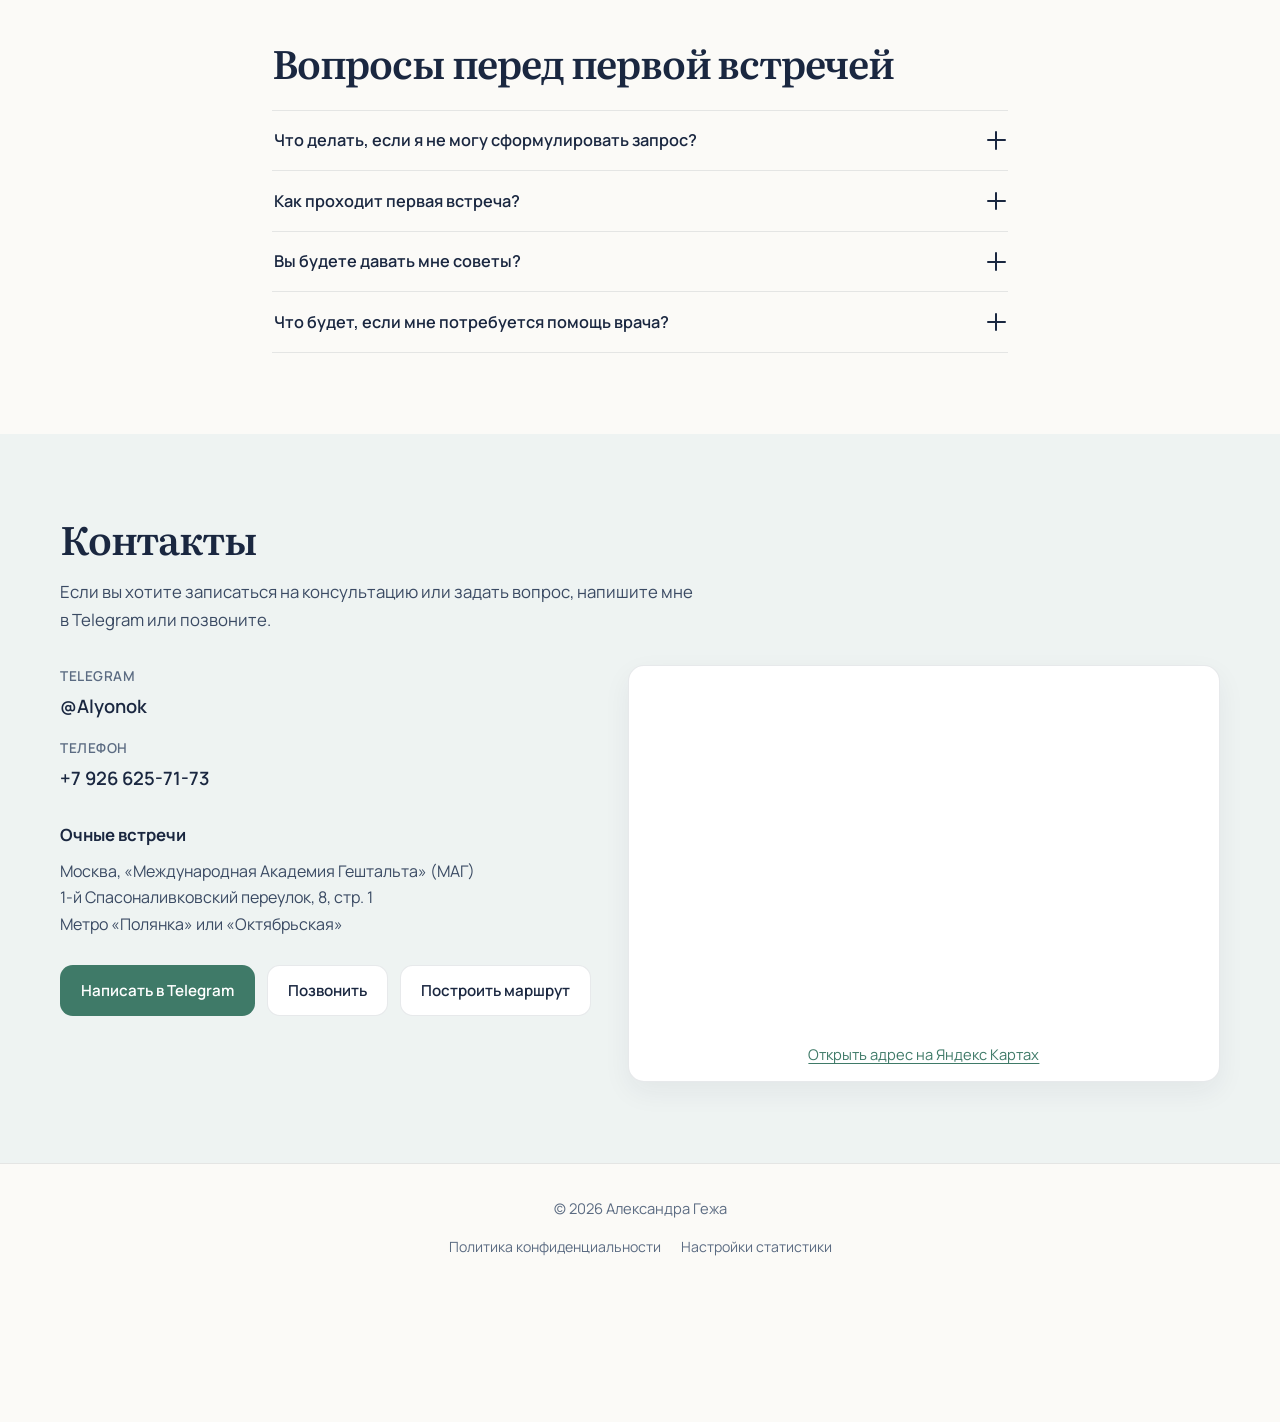
==== commit 85d0711c: "Remove production deployment test marker" ====
--- a/index.html
+++ b/index.html
@@ -498,7 +498,7 @@
 
     <footer class="site-footer">
       <div class="footer-inner">
-        <p>© <span id="year">2026</span> Александра Гежа.</p>
+        <p>© <span id="year">2026</span> Александра Гежа</p>
         <ul class="footer-links">
           <li><a href="privacy.html">Политика конфиденциальности</a></li>
           <li>
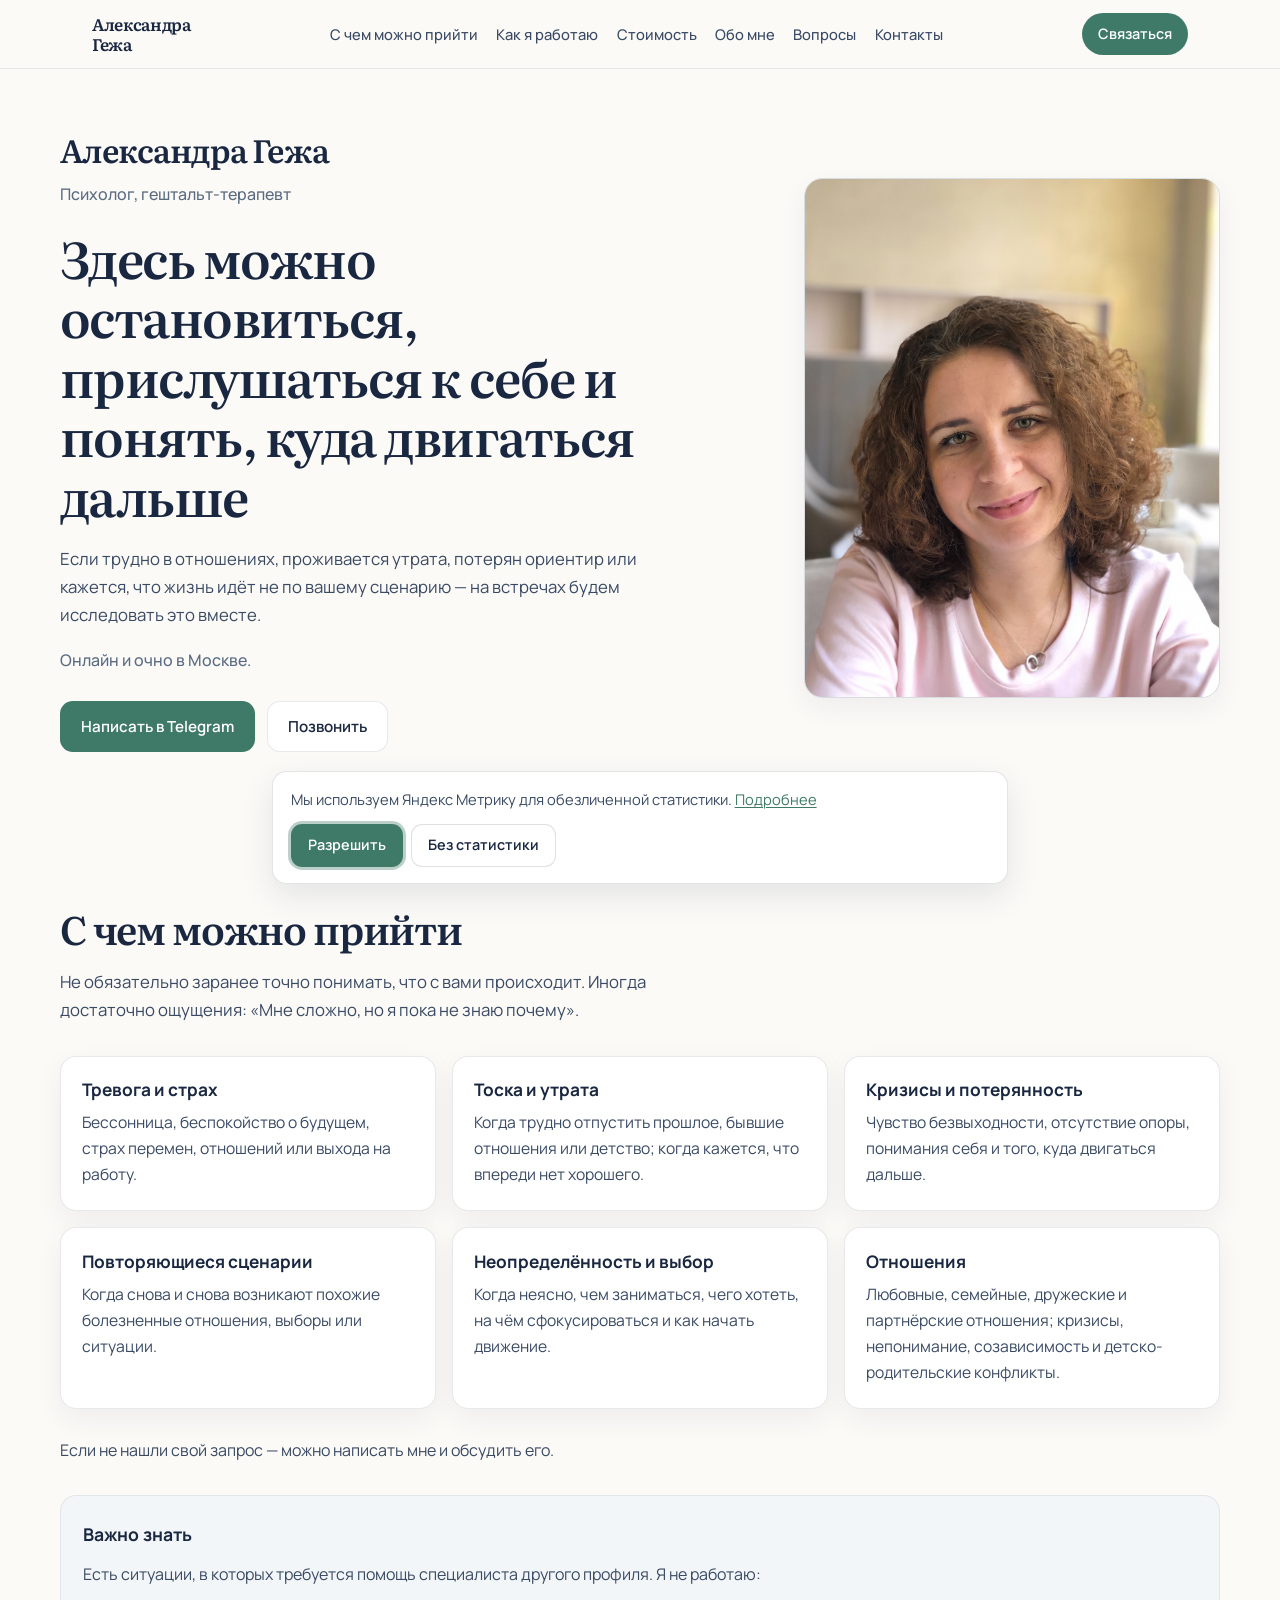
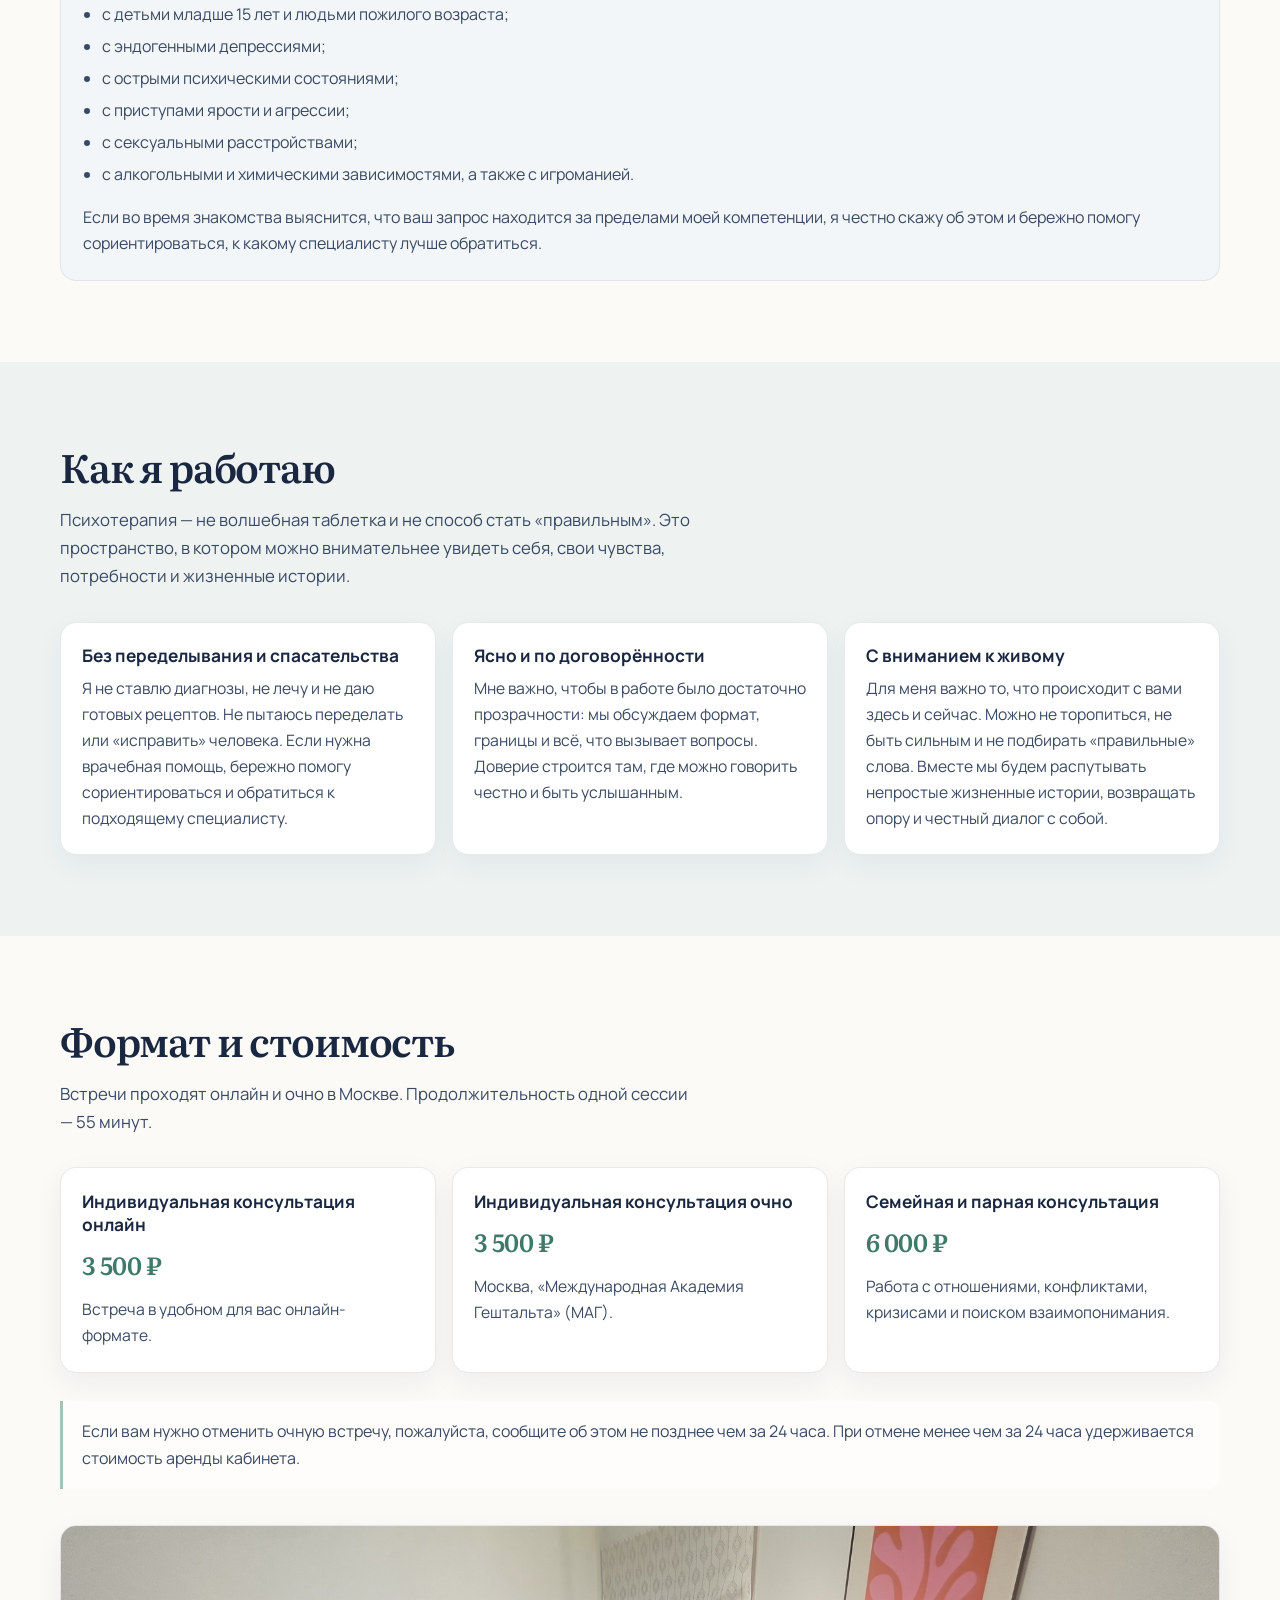
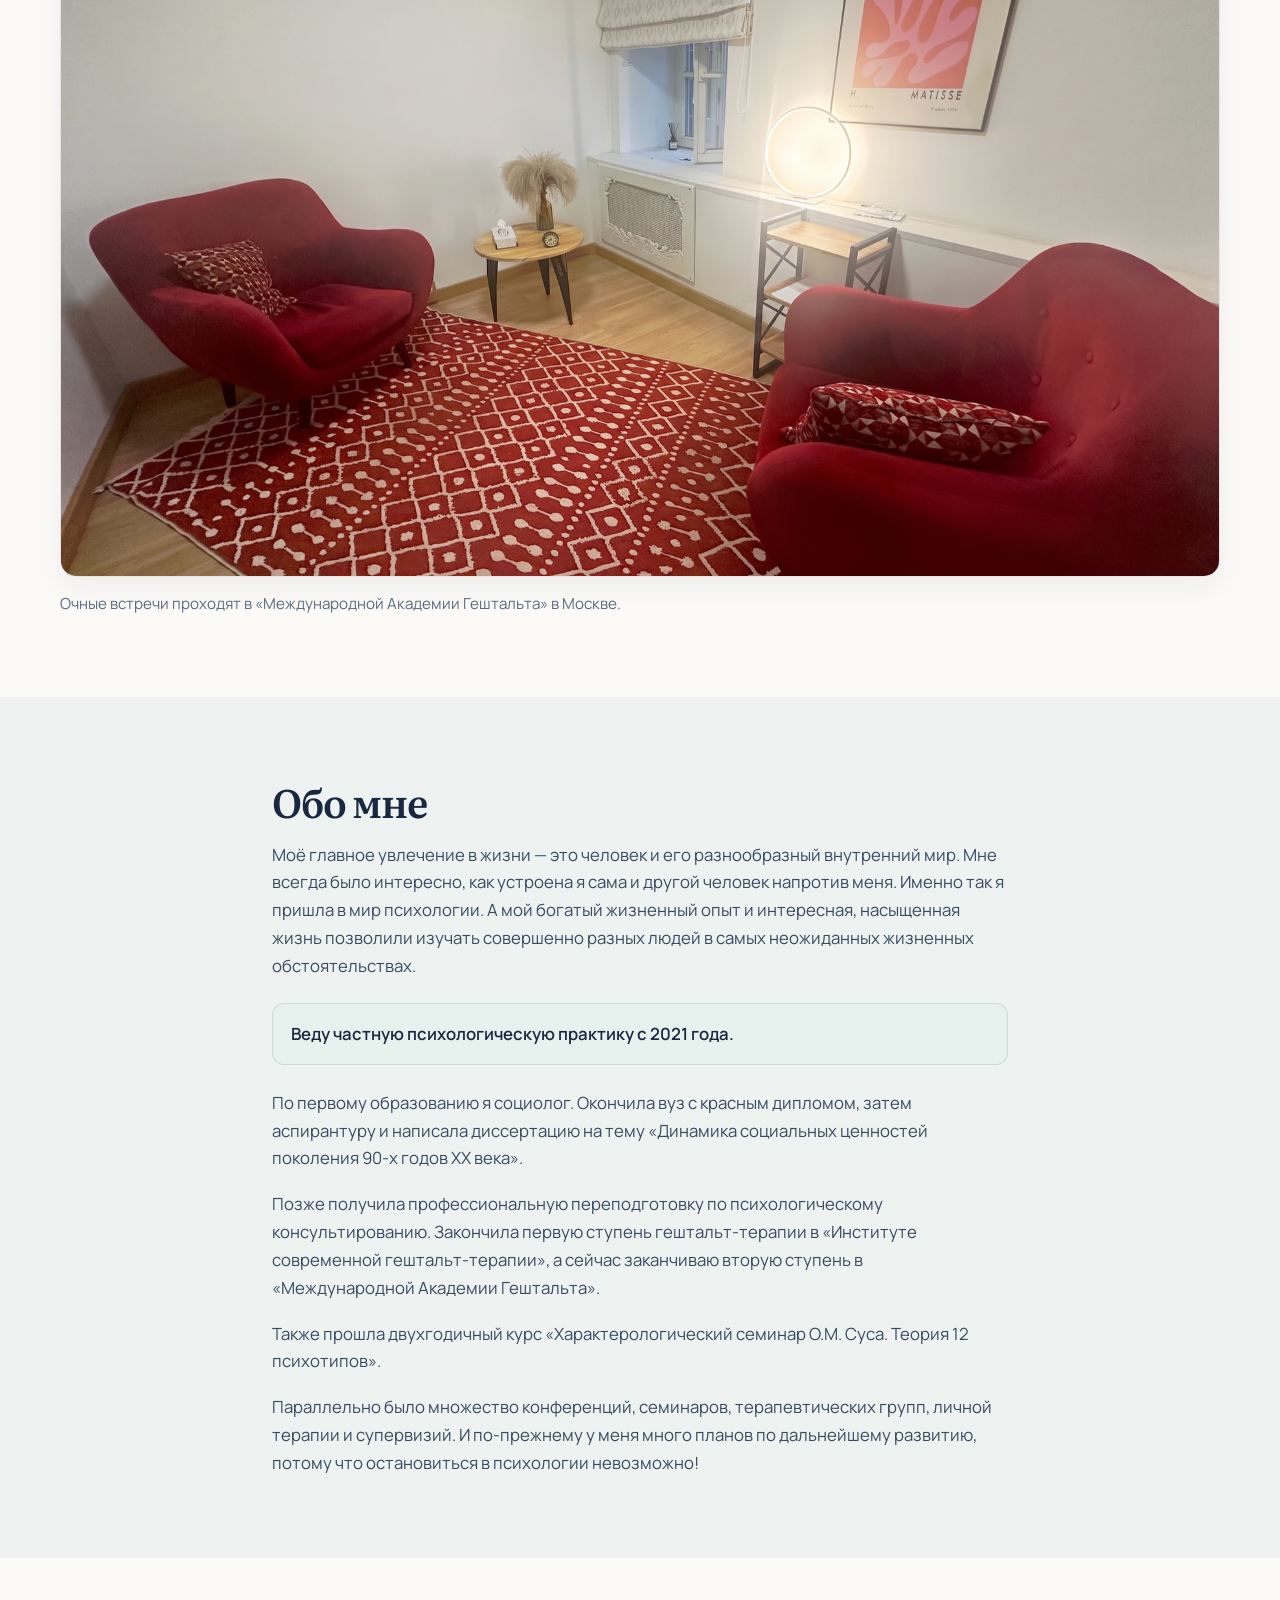
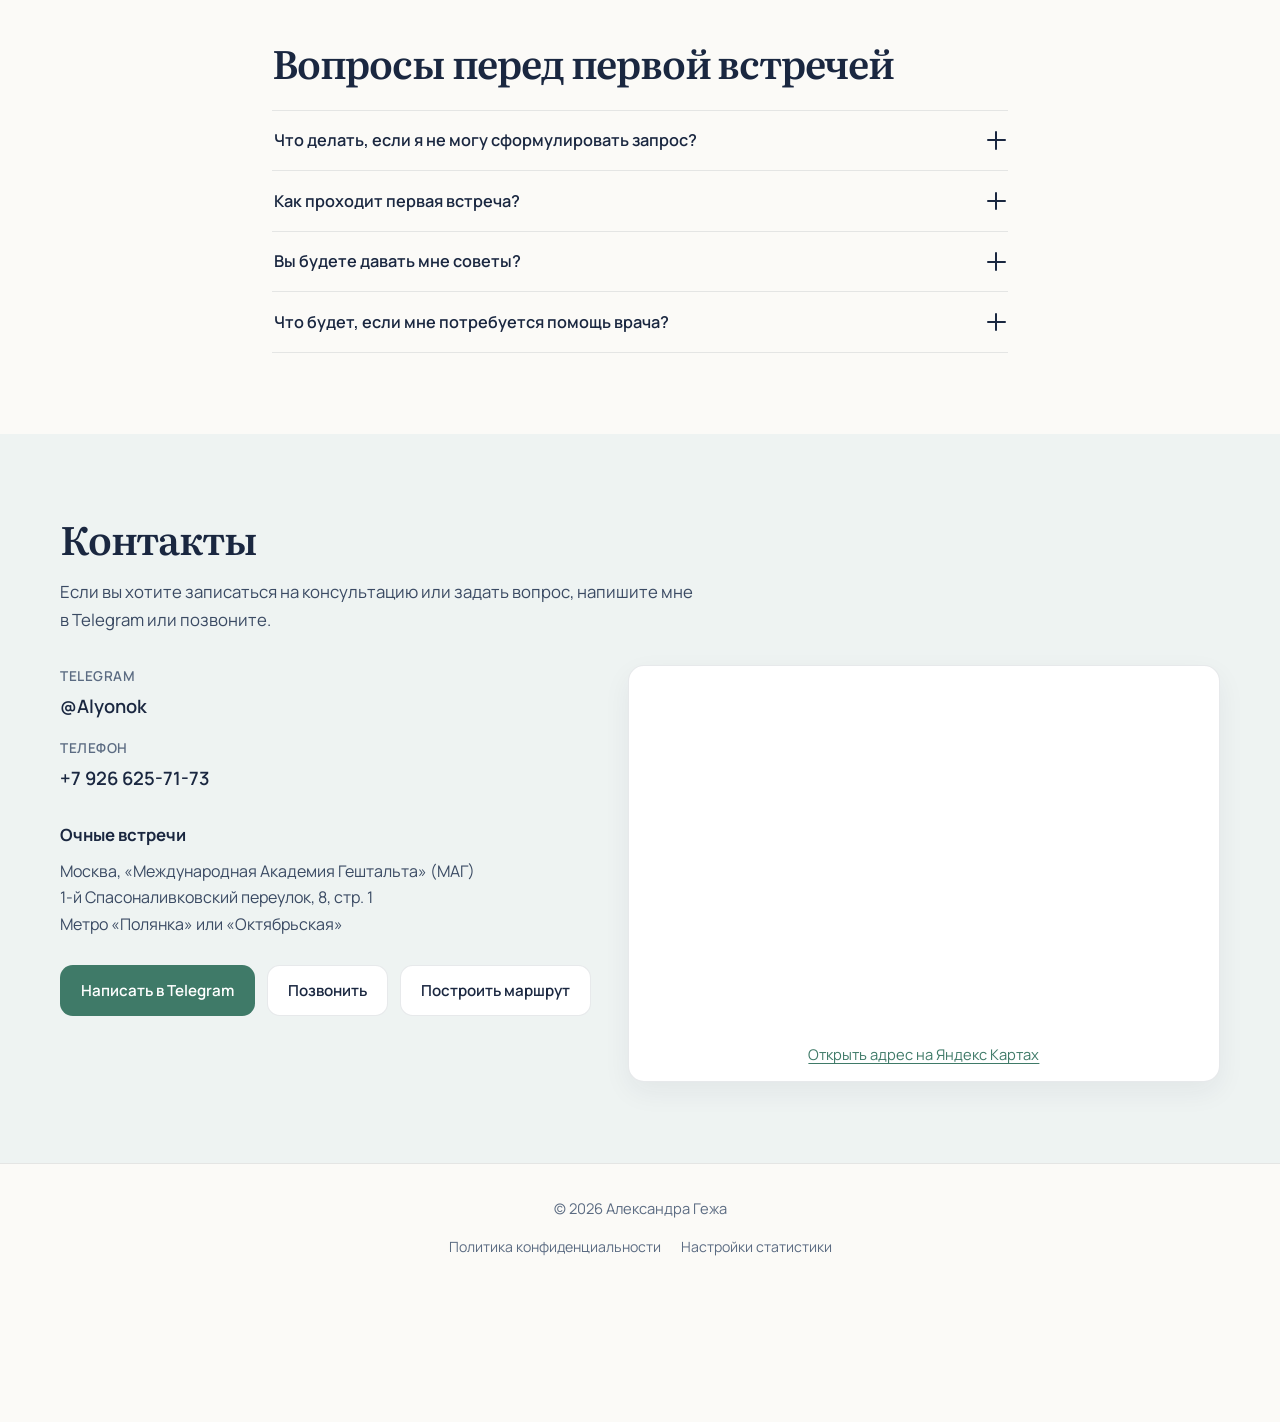
==== commit 9d2e1057: "Update individual consultation prices" ====
--- a/index.html
+++ b/index.html
@@ -228,12 +228,12 @@
           <ul class="card-grid card-grid-3">
             <li class="card price-card">
               <h3>Индивидуальная консультация онлайн</h3>
-              <p class="price">4 000 ₽</p>
+              <p class="price">3 500 ₽</p>
               <p>Встреча в удобном для вас онлайн-формате.</p>
             </li>
             <li class="card price-card">
               <h3>Индивидуальная консультация очно</h3>
-              <p class="price">4 000 ₽</p>
+              <p class="price">3 500 ₽</p>
               <p>Москва, «Международная Академия Гештальта» (МАГ).</p>
             </li>
             <li class="card price-card">
